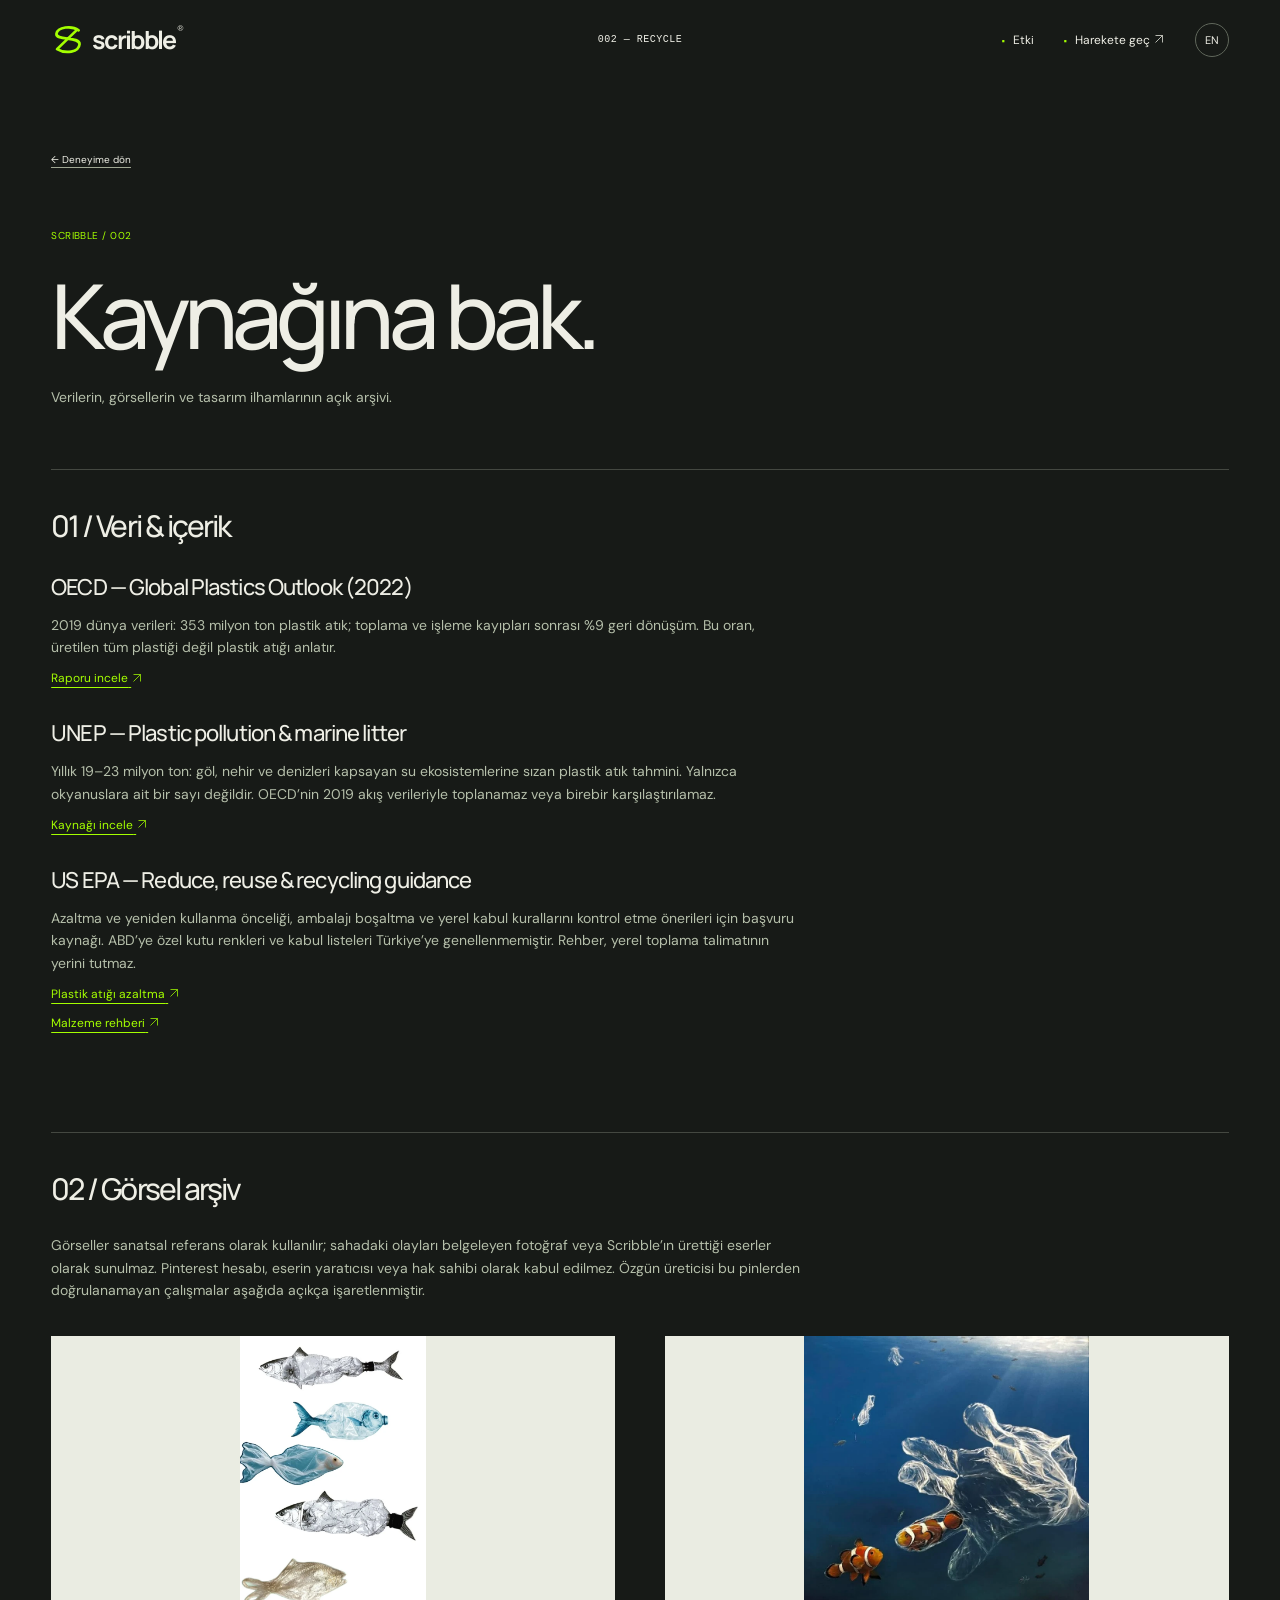
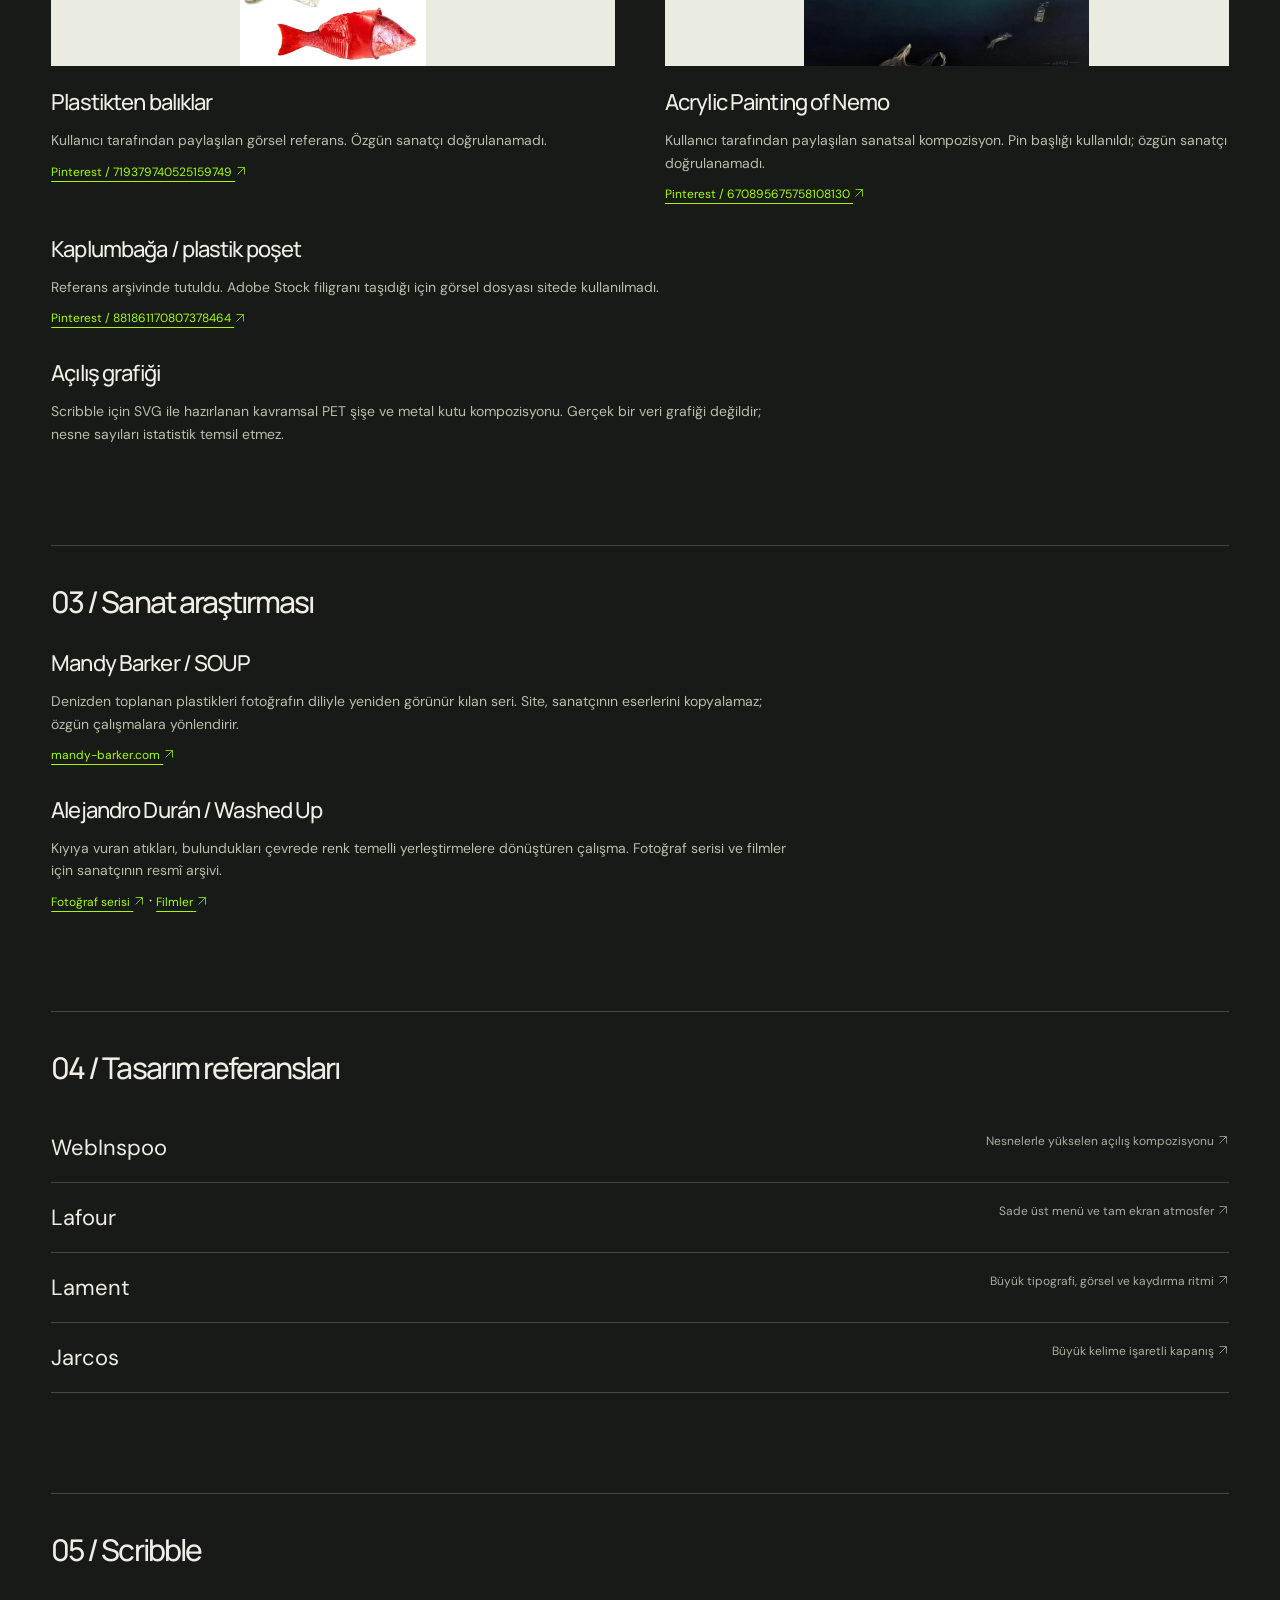
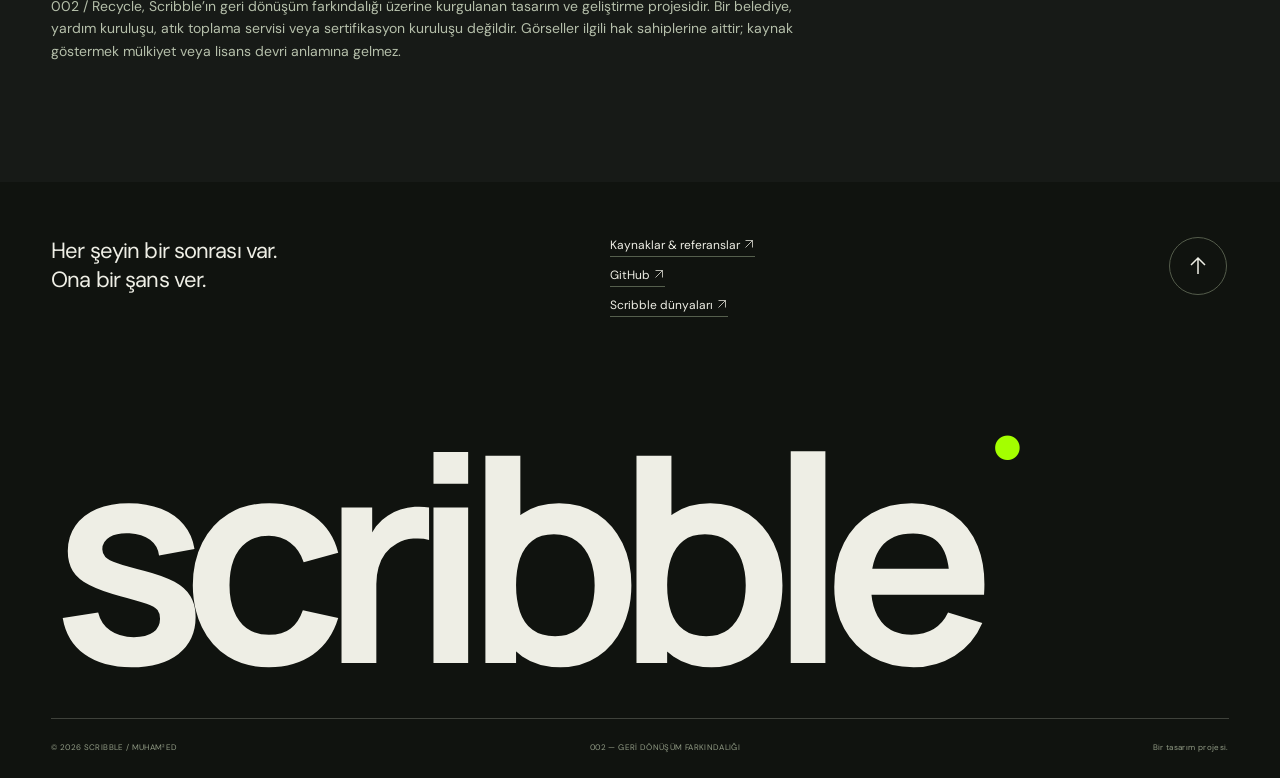
==== references.html @ 3d68e5a5 "Build Scribble 002 recycling experience with bilingual stories and sourced data" ====
<!doctype html><html lang="tr"><head><meta charset="utf-8"><meta name="viewport" content="width=device-width,initial-scale=1"><meta name="theme-color" content="#171a17"><meta name="description" content="Bir sonraki hayatı var. Scribble / 002: atığı, tüketimi ve geri dönüşümü yeniden düşünmeye davet eden dijital bir farkındalık deneyimi."><meta property="og:title" content="Scribble / 002 — Recycle"><meta property="og:description" content="Döngü burada başlar."><meta property="og:type" content="website"><meta property="og:image" content="https://scribble-worlds.github.io/scribble-recycle/share.png"><meta name="twitter:card" content="summary_large_image"><title>Kaynaklar — Scribble / 002</title><link rel="icon" href="favicon.svg" type="image/svg+xml"><link rel="stylesheet" href="style.css"><script src="app.js" defer></script></head><body><div id="top"></div><a class="skip" href="#main">İçeriğe geç / Skip to content</a><header class="nav"><a href="index.html" class="brand" aria-label="Scribble Recycle ana sayfa"><svg viewBox="0 0 112 112" aria-hidden="true"><path d="M91 24C68 7 22 13 18 35C14 59 96 43 94 70C92 96 48 103 20 86L82 26" fill="none" stroke="currentColor" stroke-width="9" stroke-linecap="round" stroke-linejoin="round"/></svg><span>scribble<sup>®</sup></span></a><span class="nav-project">002 — RECYCLE</span><nav aria-label="Ana menü"><a href="index.html#impact"><span class="" data-tr="Etki" data-en="Impact">Etki</span></a><a href="index.html#guide"><span class="" data-tr="Harekete geç" data-en="Take action">Harekete geç</span> <svg class="arrow-icon" viewBox="0 0 24 24" aria-hidden="true"><path d="M5 19 19 5M5 5h14v14"/></svg></a><button class="lang" aria-label="Switch to English">EN</button></nav></header><main class="references" id="main"><a class="source" href="index.html">← <span class="" data-tr="Deneyime dön" data-en="Back to the experience">Deneyime dön</span></a><span class="eyebrow">SCRIBBLE / 002</span><h1><span class="" data-tr="Kaynağına bak." data-en="Trace it back.">Kaynağına bak.</span></h1><p class="ref-lead"><span class="" data-tr="Verilerin, görsellerin ve tasarım ilhamlarının açık arşivi." data-en="An open archive of data, imagery and design inspiration.">Verilerin, görsellerin ve tasarım ilhamlarının açık arşivi.</span></p><section id="data"><h2>01 / <span class="" data-tr="Veri & içerik" data-en="Data & content">Veri & içerik</span></h2><article><h3>OECD — Global Plastics Outlook (2022)</h3><p><span class="" data-tr="2019 dünya verileri: 353 milyon ton plastik atık; toplama ve işleme kayıpları sonrası %9 geri dönüşüm. Bu oran, üretilen tüm plastiği değil plastik atığı anlatır." data-en="Global 2019 data: 353 million tonnes of plastic waste; 9% recycled after collection and processing losses. This share refers to plastic waste, not all plastic production.">2019 dünya verileri: 353 milyon ton plastik atık; toplama ve işleme kayıpları sonrası %9 geri dönüşüm. Bu oran, üretilen tüm plastiği değil plastik atığı anlatır.</span></p><a href="https://www.oecd.org/en/publications/2022/02/global-plastics-outlook_a653d1c9.html" target="_blank" rel="noopener"><span class="" data-tr="Raporu incele" data-en="Read the report">Raporu incele</span> <svg class="arrow-icon" viewBox="0 0 24 24" aria-hidden="true"><path d="M5 19 19 5M5 5h14v14"/></svg></a></article><article><h3>UNEP — Plastic pollution & marine litter</h3><p><span class="" data-tr="Yıllık 19–23 milyon ton: göl, nehir ve denizleri kapsayan su ekosistemlerine sızan plastik atık tahmini. Yalnızca okyanuslara ait bir sayı değildir. OECD’nin 2019 akış verileriyle toplanamaz veya birebir karşılaştırılamaz." data-en="An estimated 19–23 million tonnes of plastic waste leaks into aquatic ecosystems annually, including lakes, rivers and seas. It is not an oceans-only figure. It cannot be added to or directly compared with the OECD 2019 waste-flow data.">Yıllık 19–23 milyon ton: göl, nehir ve denizleri kapsayan su ekosistemlerine sızan plastik atık tahmini. Yalnızca okyanuslara ait bir sayı değildir. OECD’nin 2019 akış verileriyle toplanamaz veya birebir karşılaştırılamaz.</span></p><a href="https://www.unep.org/en/what-we-do/ocean-seas-and-coasts/ecosystem-degradation-pollution/plastic-pollution-marine-litter" target="_blank" rel="noopener"><span class="" data-tr="Kaynağı incele" data-en="Read the source">Kaynağı incele</span> <svg class="arrow-icon" viewBox="0 0 24 24" aria-hidden="true"><path d="M5 19 19 5M5 5h14v14"/></svg></a></article><article><h3>US EPA — Reduce, reuse & recycling guidance</h3><p><span class="" data-tr="Azaltma ve yeniden kullanma önceliği, ambalajı boşaltma ve yerel kabul kurallarını kontrol etme önerileri için başvuru kaynağı. ABD’ye özel kutu renkleri ve kabul listeleri Türkiye’ye genellenmemiştir. Rehber, yerel toplama talimatının yerini tutmaz." data-en="Reference for reducing, reusing, emptying packaging and checking local acceptance. US-specific bin colours and acceptance lists have not been applied to Türkiye. This guide does not replace local collection instructions.">Azaltma ve yeniden kullanma önceliği, ambalajı boşaltma ve yerel kabul kurallarını kontrol etme önerileri için başvuru kaynağı. ABD’ye özel kutu renkleri ve kabul listeleri Türkiye’ye genellenmemiştir. Rehber, yerel toplama talimatının yerini tutmaz.</span></p><a href="https://www.epa.gov/plastics/what-you-can-do-reduce-plastic-waste" target="_blank" rel="noopener"><span class="" data-tr="Plastik atığı azaltma" data-en="Reducing plastic waste">Plastik atığı azaltma</span> <svg class="arrow-icon" viewBox="0 0 24 24" aria-hidden="true"><path d="M5 19 19 5M5 5h14v14"/></svg></a><br><a href="https://www.epa.gov/recycle/how-do-i-recycle-common-recyclables" target="_blank" rel="noopener"><span class="" data-tr="Malzeme rehberi" data-en="Material guidance">Malzeme rehberi</span> <svg class="arrow-icon" viewBox="0 0 24 24" aria-hidden="true"><path d="M5 19 19 5M5 5h14v14"/></svg></a></article></section><section><h2>02 / <span class="" data-tr="Görsel arşiv" data-en="Visual archive">Görsel arşiv</span></h2><p><span class="" data-tr="Görseller sanatsal referans olarak kullanılır; sahadaki olayları belgeleyen fotoğraf veya Scribble’ın ürettiği eserler olarak sunulmaz. Pinterest hesabı, eserin yaratıcısı veya hak sahibi olarak kabul edilmez. Özgün üreticisi bu pinlerden doğrulanamayan çalışmalar aşağıda açıkça işaretlenmiştir." data-en="Images are presented as artistic references, not documentary photographs or works made by Scribble. A Pinterest account is not assumed to be the creator or rights holder. Works whose original creators could not be verified from these pins are marked below.">Görseller sanatsal referans olarak kullanılır; sahadaki olayları belgeleyen fotoğraf veya Scribble’ın ürettiği eserler olarak sunulmaz. Pinterest hesabı, eserin yaratıcısı veya hak sahibi olarak kabul edilmez. Özgün üreticisi bu pinlerden doğrulanamayan çalışmalar aşağıda açıkça işaretlenmiştir.</span></p><div class="reference-images"><article><img src="fish.webp" width="675" height="1200" loading="lazy" alt="Plastikten balıklar görsel referansı"><h3><span class="" data-tr="Plastikten balıklar" data-en="Plastic fish">Plastikten balıklar</span></h3><p><span class="" data-tr="Kullanıcı tarafından paylaşılan görsel referans. Özgün sanatçı doğrulanamadı." data-en="User-supplied visual reference. Original artist unverified.">Kullanıcı tarafından paylaşılan görsel referans. Özgün sanatçı doğrulanamadı.</span></p><a href="https://www.pinterest.com/pin/719379740525159749/" target="_blank" rel="noopener">Pinterest / 719379740525159749 <svg class="arrow-icon" viewBox="0 0 24 24" aria-hidden="true"><path d="M5 19 19 5M5 5h14v14"/></svg></a></article><article><img src="nemo.webp" width="736" height="852" loading="lazy" alt="Acrylic Painting of Nemo görsel referansı"><h3>Acrylic Painting of Nemo</h3><p><span class="" data-tr="Kullanıcı tarafından paylaşılan sanatsal kompozisyon. Pin başlığı kullanıldı; özgün sanatçı doğrulanamadı." data-en="User-supplied artistic composition. Pin title retained; original artist unverified.">Kullanıcı tarafından paylaşılan sanatsal kompozisyon. Pin başlığı kullanıldı; özgün sanatçı doğrulanamadı.</span></p><a href="https://www.pinterest.com/pin/670895675758108130/" target="_blank" rel="noopener">Pinterest / 670895675758108130 <svg class="arrow-icon" viewBox="0 0 24 24" aria-hidden="true"><path d="M5 19 19 5M5 5h14v14"/></svg></a></article></div><article><h3><span class="" data-tr="Kaplumbağa / plastik poşet" data-en="Turtle / plastic bag">Kaplumbağa / plastik poşet</span></h3><p><span class="" data-tr="Referans arşivinde tutuldu. Adobe Stock filigranı taşıdığı için görsel dosyası sitede kullanılmadı." data-en="Retained as a reference. The image file is not used because it carries an Adobe Stock watermark.">Referans arşivinde tutuldu. Adobe Stock filigranı taşıdığı için görsel dosyası sitede kullanılmadı.</span></p><a href="https://www.pinterest.com/pin/881861170807378464/" target="_blank" rel="noopener">Pinterest / 881861170807378464 <svg class="arrow-icon" viewBox="0 0 24 24" aria-hidden="true"><path d="M5 19 19 5M5 5h14v14"/></svg></a></article><article><h3><span class="" data-tr="Açılış grafiği" data-en="Opening graphic">Açılış grafiği</span></h3><p><span class="" data-tr="Scribble için SVG ile hazırlanan kavramsal PET şişe ve metal kutu kompozisyonu. Gerçek bir veri grafiği değildir; nesne sayıları istatistik temsil etmez." data-en="A conceptual SVG composition of PET bottles and metal cans created for Scribble. It is not a data chart; object counts do not represent statistics.">Scribble için SVG ile hazırlanan kavramsal PET şişe ve metal kutu kompozisyonu. Gerçek bir veri grafiği değildir; nesne sayıları istatistik temsil etmez.</span></p></article></section><section><h2>03 / <span class="" data-tr="Sanat araştırması" data-en="Art research">Sanat araştırması</span></h2><article><h3>Mandy Barker / SOUP</h3><p><span class="" data-tr="Denizden toplanan plastikleri fotoğrafın diliyle yeniden görünür kılan seri. Site, sanatçının eserlerini kopyalamaz; özgün çalışmalara yönlendirir." data-en="A series making recovered marine plastic visible through photography. This site links to the original works rather than reproducing the artist’s images.">Denizden toplanan plastikleri fotoğrafın diliyle yeniden görünür kılan seri. Site, sanatçının eserlerini kopyalamaz; özgün çalışmalara yönlendirir.</span></p><a href="https://www.mandy-barker.com/soup-2" target="_blank" rel="noopener">mandy-barker.com <svg class="arrow-icon" viewBox="0 0 24 24" aria-hidden="true"><path d="M5 19 19 5M5 5h14v14"/></svg></a></article><article><h3>Alejandro Durán / Washed Up</h3><p><span class="" data-tr="Kıyıya vuran atıkları, bulundukları çevrede renk temelli yerleştirmelere dönüştüren çalışma. Fotoğraf serisi ve filmler için sanatçının resmî arşivi." data-en="A project transforming washed-up debris into colour-based, site-specific installations. Visit the artist’s official archive for the photo series and films.">Kıyıya vuran atıkları, bulundukları çevrede renk temelli yerleştirmelere dönüştüren çalışma. Fotoğraf serisi ve filmler için sanatçının resmî arşivi.</span></p><a href="https://alejandroduran.com/photoseries" target="_blank" rel="noopener"><span class="" data-tr="Fotoğraf serisi" data-en="Photo series">Fotoğraf serisi</span> <svg class="arrow-icon" viewBox="0 0 24 24" aria-hidden="true"><path d="M5 19 19 5M5 5h14v14"/></svg></a> · <a href="https://alejandroduran.com/films" target="_blank" rel="noopener"><span class="" data-tr="Filmler" data-en="Films">Filmler</span> <svg class="arrow-icon" viewBox="0 0 24 24" aria-hidden="true"><path d="M5 19 19 5M5 5h14v14"/></svg></a></article></section><section><h2>04 / <span class="" data-tr="Tasarım referansları" data-en="Design references">Tasarım referansları</span></h2><div class="ref-links"><a href="https://webinspoo.com/?ref=darkmodedesign" target="_blank" rel="noopener">WebInspoo <span><span class="" data-tr="Nesnelerle yükselen açılış kompozisyonu" data-en="Rising object composition">Nesnelerle yükselen açılış kompozisyonu</span> <svg class="arrow-icon" viewBox="0 0 24 24" aria-hidden="true"><path d="M5 19 19 5M5 5h14v14"/></svg></span></a><a href="https://lafour.com" target="_blank" rel="noopener">Lafour <span><span class="" data-tr="Sade üst menü ve tam ekran atmosfer" data-en="Minimal navigation & full-screen atmosphere">Sade üst menü ve tam ekran atmosfer</span> <svg class="arrow-icon" viewBox="0 0 24 24" aria-hidden="true"><path d="M5 19 19 5M5 5h14v14"/></svg></span></a><a href="https://lament.tv" target="_blank" rel="noopener">Lament <span><span class="" data-tr="Büyük tipografi, görsel ve kaydırma ritmi" data-en="Large type, imagery & scroll rhythm">Büyük tipografi, görsel ve kaydırma ritmi</span> <svg class="arrow-icon" viewBox="0 0 24 24" aria-hidden="true"><path d="M5 19 19 5M5 5h14v14"/></svg></span></a><a href="https://jarcos.work" target="_blank" rel="noopener">Jarcos <span><span class="" data-tr="Büyük kelime işaretli kapanış" data-en="Oversized wordmark closing">Büyük kelime işaretli kapanış</span> <svg class="arrow-icon" viewBox="0 0 24 24" aria-hidden="true"><path d="M5 19 19 5M5 5h14v14"/></svg></span></a></div></section><section><h2>05 / Scribble</h2><p><span class="" data-tr="002 / Recycle, Scribble’ın geri dönüşüm farkındalığı üzerine kurgulanan tasarım ve geliştirme projesidir. Bir belediye, yardım kuruluşu, atık toplama servisi veya sertifikasyon kuruluşu değildir. Görseller ilgili hak sahiplerine aittir; kaynak göstermek mülkiyet veya lisans devri anlamına gelmez." data-en="002 / Recycle is a Scribble design and development concept about recycling awareness. It is not a municipality, charity, waste collection service or certification body. Images belong to their respective rights holders; attribution does not transfer ownership or a licence.">002 / Recycle, Scribble’ın geri dönüşüm farkındalığı üzerine kurgulanan tasarım ve geliştirme projesidir. Bir belediye, yardım kuruluşu, atık toplama servisi veya sertifikasyon kuruluşu değildir. Görseller ilgili hak sahiplerine aittir; kaynak göstermek mülkiyet veya lisans devri anlamına gelmez.</span></p></section></main><footer id="footer"><div class="foot-top"><p><span class="" data-tr="Her şeyin bir sonrası var." data-en="Everything has an afterlife.">Her şeyin bir sonrası var.</span><br><span class="" data-tr="Ona bir şans ver." data-en="Give it a chance.">Ona bir şans ver.</span></p><div><a href="references.html"><span class="" data-tr="Kaynaklar & referanslar" data-en="Sources & references">Kaynaklar & referanslar</span> <svg class="arrow-icon" viewBox="0 0 24 24" aria-hidden="true"><path d="M5 19 19 5M5 5h14v14"/></svg></a><a href="https://github.com/scribble-worlds/scribble-recycle" target="_blank" rel="noopener">GitHub <svg class="arrow-icon" viewBox="0 0 24 24" aria-hidden="true"><path d="M5 19 19 5M5 5h14v14"/></svg></a><a href="https://github.com/scribble-worlds" target="_blank" rel="noopener"><span class="" data-tr="Scribble dünyaları" data-en="Scribble worlds">Scribble dünyaları</span> <svg class="arrow-icon" viewBox="0 0 24 24" aria-hidden="true"><path d="M5 19 19 5M5 5h14v14"/></svg></a></div><a class="backtop" href="#top" aria-label="Başa dön / Back to top"><svg class="arrow-icon" viewBox="0 0 24 24" aria-hidden="true"><path d="M12 20V4M5 11l7-7 7 7"/></svg></a></div><a class="foot-word" href="index.html" aria-label="Scribble ana sayfa">scribble<sup>•</sup></a><div class="foot-base"><span>© 2026 SCRIBBLE / MUHAM²ED</span><span class="" data-tr="002 — GERİ DÖNÜŞÜM FARKINDALIĞI" data-en="002 — RECYCLING AWARENESS">002 — GERİ DÖNÜŞÜM FARKINDALIĞI</span><span><span class="" data-tr="Bir tasarım projesi." data-en="A design concept.">Bir tasarım projesi.</span></span></div></footer></body></html>
---- style.css ----
@font-face{font-family:'DM Sans';font-style:normal;font-weight:400;font-display:swap;src:url('dm-sans-400.ttf') format('truetype')}
@font-face{font-family:'DM Sans';font-style:normal;font-weight:500;font-display:swap;src:url('dm-sans-500.ttf') format('truetype')}
@font-face{font-family:'DM Sans';font-style:normal;font-weight:700;font-display:swap;src:url('dm-sans-700.ttf') format('truetype')}
@font-face{font-family:'Manrope';font-style:normal;font-weight:400;font-display:swap;src:url('manrope-400.ttf') format('truetype')}
@font-face{font-family:'Manrope';font-style:normal;font-weight:500;font-display:swap;src:url('manrope-500.ttf') format('truetype')}
@font-face{font-family:'Manrope';font-style:normal;font-weight:700;font-display:swap;src:url('manrope-700.ttf') format('truetype')}
:root{--ink:#171a17;--paper:#eeeee5;--acid:#a4ff00;--line:rgba(237,240,223,.21);--muted:#a7afa0;--gutter:clamp(22px,4vw,68px)}*{box-sizing:border-box}html{scroll-behavior:smooth;scroll-padding-top:85px}body{margin:0;background:var(--ink);color:var(--paper);font-family:'DM Sans',Arial,sans-serif;-webkit-font-smoothing:antialiased}button,a{-webkit-tap-highlight-color:transparent}a{color:inherit;text-decoration:none}button{font:inherit;color:inherit;cursor:pointer}button:focus-visible,a:focus-visible,[tabindex]:focus-visible{outline:2px solid var(--acid);outline-offset:6px}.light :focus-visible{outline-color:#38572a}button{border:0}::selection{background:var(--acid);color:var(--ink)}img{max-width:100%;display:block}h1,h2,h3,p,figure{margin:0}h1,h2,h3{font-family:'Manrope',Arial,sans-serif;font-weight:500;letter-spacing:-.065em;line-height:1.04}p{line-height:1.6}em{font-family:Georgia,serif;font-weight:400;letter-spacing:-.055em}small{font-size:12px}.skip{position:fixed;z-index:100;top:-100px;left:20px;background:var(--acid);color:var(--ink);padding:14px}.skip:focus{top:10px}.nav{position:absolute;top:0;left:0;right:0;z-index:20;display:grid;grid-template-columns:1fr 1fr 1fr;align-items:center;gap:20px;padding:22px var(--gutter);font-size:12px}.brand{display:inline-flex;align-items:center;width:max-content;gap:7px;font-family:'Manrope',Arial,sans-serif;font-weight:650;font-size:25px;letter-spacing:-1.7px}.brand svg{width:34px;height:34px;color:var(--acid)}.brand sup{font:8px Arial;letter-spacing:0;position:relative;top:-9px;margin-left:2px}.nav-project{font-size:10px;font-family:monospace;letter-spacing:.05em;text-align:center}.nav nav{display:flex;justify-content:flex-end;align-items:center;gap:30px}.nav nav a{white-space:nowrap}.nav nav a:before{content:'▪';font-size:9px;display:inline-block;margin-right:8px;color:var(--acid)}.nav nav a:hover{color:var(--acid)}.lang{border:1px solid #60675b;background:none;font-size:11px;border-radius:50%;width:34px;height:34px}.hero{position:relative;min-height:850px;height:100svh;max-height:1200px;overflow:hidden;background:radial-gradient(ellipse at 85% 55%,#35403350,transparent 55%),#171a17}.hero-intro{position:relative;z-index:3;padding:180px 0 0 var(--gutter);pointer-events:none}.eyebrow,.section-meta,.scene-note,.source,.legend,.image-credit,.image-tag,.local-note,.foot-base{font:10px/1.5 'DM Sans',Arial,sans-serif;letter-spacing:.045em}.eyebrow{font-size:10px}.hero-intro .eyebrow{color:var(--acid);display:block;margin-bottom:30px}.hero h1{font-size:clamp(74px,7.2vw,122px);letter-spacing:-.075em;line-height:.97;max-width:750px}.hero-intro p{font-size:14px;margin:26px 0;color:#bac0b1}.cycle-button{pointer-events:auto;background:var(--acid);color:var(--ink);padding:13px 18px;border-radius:2px;font-size:12px;display:flex;gap:45px;align-items:center}.cycle-button>span:last-child{font-size:23px;line-height:1}.cycle-button:hover{background:var(--paper)}.hero-art{position:absolute;inset:110px -3% 70px 0;pointer-events:none}#waste-scene{width:100%;height:100%;overflow:visible}.waste-object{transition:transform 1.7s cubic-bezier(.65,0,.15,1);transform-box:view-box}.waste-float{animation:float 6s ease-in-out infinite;animation-delay:var(--delay)}@keyframes float{50%{transform:translateY(-6px) rotate(2deg)}}.scene-note{position:absolute;right:var(--gutter);bottom:115px;color:#899580;font-size:8px;z-index:3}.hero-bottom{position:absolute;bottom:0;left:var(--gutter);right:var(--gutter);height:88px;display:grid;grid-template-columns:repeat(3,1fr) 48px;border-top:1px solid var(--line);z-index:4;backdrop-filter:blur(8px)}.hero-bottom a{display:flex;align-items:center;gap:18px;font-size:12px;padding-right:30px}.hero-bottom a span{font:9px monospace;color:var(--acid)}.hero-bottom a b{margin-left:auto;font-size:20px;font-weight:400}.hero-bottom a:hover{color:var(--acid)}#motion{background:none;border-left:1px solid var(--line);font-size:16px}.paused .waste-float{animation-play-state:paused}.light{background:var(--paper);color:var(--ink)}.section-meta{display:flex;justify-content:space-between;gap:20px;text-transform:uppercase;padding-bottom:26px;border-bottom:1px solid currentColor;border-color:#9da2935c}.section-meta span:first-child{display:flex;gap:6px}.display{font-size:clamp(48px,6.5vw,106px);letter-spacing:-.065em;line-height:1.04}.muted{color:#858d7b}.impact{padding:50px var(--gutter) 115px}.impact h2{margin-top:75px}.impact-grid{display:grid;grid-template-columns:1fr 1fr;gap:12%;margin-top:80px}.big-stat{font:500 clamp(100px,11vw,180px)/.95 'Manrope',Arial,sans-serif;letter-spacing:-.09em}.big-stat span{display:block;font-size:28px;letter-spacing:-.04em;margin:16px 0 25px}.impact-grid>div>p{max-width:285px;font-size:15px}.source{display:inline-block;border-bottom:1px solid #a0a793;margin-top:22px;font-size:10px;letter-spacing:0}.stat-head{display:flex;align-items:center;gap:30px;margin-bottom:24px}.stat-head strong{font:500 80px/1 'Manrope',Arial;letter-spacing:-.08em}.stat-head p{font-size:14px;line-height:1.4;max-width:200px}.stat-head small{color:#6a7263;display:block;margin-top:6px}.hundred{display:grid;grid-template-columns:repeat(20,1fr);gap:5px}.hundred i{aspect-ratio:1;background:#d3d6c9}.hundred i.yes{background:#47612e}.legend{display:flex;justify-content:space-between;gap:15px;margin-top:14px;letter-spacing:0;font-size:9px}.legend span{display:flex;align-items:center;gap:6px}.legend i{display:inline-block;width:7px;height:7px;background:#47612e}.impact-grid .stat-note{max-width:430px;font-size:11px;color:#6a7263;margin-top:24px}.ocean{padding:50px var(--gutter) 100px;background:#142728}.ocean-title{font-size:clamp(56px,9.7vw,157px);margin:70px 0 45px;letter-spacing:-.075em}.ocean-image{height:850px;max-height:85svh;min-height:550px;position:relative;overflow:hidden;background:#143844}.ocean-image>img{width:100%;height:100%;object-fit:cover;object-position:center 41%;filter:saturate(.8)}.ocean-image:after{content:'';position:absolute;inset:0;background:linear-gradient(90deg,transparent 35%,#081d2785);pointer-events:none}.ocean-overlay{position:absolute;right:5%;bottom:10%;width:335px;z-index:1}.ocean-overlay .eyebrow{color:#b1d6d1}.ocean-overlay strong{font:500 102px/1.2 'Manrope',Arial;letter-spacing:-.085em;display:block}.tonnes{font-size:25px;letter-spacing:-.05em}.ocean-overlay p{font-size:16px;line-height:1.5;margin-top:20px;max-width:260px}.ocean-overlay a{display:inline-block;font-size:11px;border-bottom:1px solid #a1c4c0;padding-bottom:5px;margin-top:25px}.image-tag{position:absolute;z-index:1;left:24px;bottom:22px;font-size:8px;color:#d5e4df;max-width:45%}.image-credit{display:flex;justify-content:space-between;font-size:9px;color:#a0bbb2;padding-top:14px;letter-spacing:0}.ocean-text{display:grid;grid-template-columns:40px 1fr 1fr;gap:5%;align-items:start;margin-top:85px}.cross{font-size:50px;line-height:1}.ocean-text>p:not(.body-copy){font:500 clamp(22px,2.7vw,40px)/1.2 'Manrope';letter-spacing:-.05em}.ocean-text>p>span{color:#92aca1}.ocean-text .body-copy{font-size:14px;color:#b1c0b6;max-width:430px}.art{padding:50px var(--gutter) 100px}.art-grid{display:grid;grid-template-columns:1fr 1fr;gap:12%;margin-top:70px;align-items:center}.art figure{max-width:500px;background:white}.art figure img{width:100%;height:650px;object-fit:contain;padding:30px}.art figcaption{display:flex;justify-content:space-between;padding:14px 18px;border-top:1px solid #ddd;font-size:10px}.art-copy h2{font-size:clamp(45px,5.4vw,85px)}.art-copy>p{font-size:16px;margin-top:35px;max-width:370px}.artist-links{margin-top:60px}.artist-links>.eyebrow{display:block;margin-bottom:12px}.artist-links>a{display:flex;justify-content:space-between;gap:20px;border-top:1px solid #a3ac985c;padding:20px 0;font-size:20px;letter-spacing:-.04em}.artist-links small{display:block;max-width:290px;font-size:11px;color:#6a7263;letter-spacing:0;margin-top:8px}.guide{padding:50px var(--gutter) 100px}.guide-head{display:grid;grid-template-columns:1.5fr 1fr;gap:10%;margin:75px 0 65px;align-items:end}.guide-head p{font-size:15px;max-width:330px;color:#b0b8a8}.guide-head h2{font-size:clamp(48px,5.6vw,89px)}.guide-head em{color:#b4c69b}.guide-box{display:grid;grid-template-columns:1fr 1.2fr;border-top:1px solid var(--line);border-bottom:1px solid var(--line);gap:70px}.material-list{display:flex;flex-direction:column}.material-list button{border-bottom:1px solid var(--line);background:none;text-align:left;display:flex;align-items:center;padding:28px 0;gap:25px;font-size:11px;color:#9da590}.material-list button:last-child{border:0}.material-list button span{font-family:'Manrope',Arial;font-size:32px;letter-spacing:-.045em;margin-right:auto}.material-list button[aria-selected=true]{color:var(--acid)}.material-panel{padding:42px 25px 42px 0;display:grid;grid-template-columns:100px 1fr;gap:30px;align-items:center;min-height:345px}.material-panel>span{font-size:92px;color:var(--acid);font-family:Arial,sans-serif}.material-panel h3{font-size:31px;margin:17px 0}.material-panel p{font-size:14px;color:#b9c2af;max-width:360px}.material-panel .material-tip{font-size:11px;padding-top:17px;margin-top:20px;border-top:1px solid var(--line);color:#e4e8d9}.local-note{font-size:11px;max-width:800px;margin-top:20px;color:#9da791;letter-spacing:0}.local-note a{text-decoration:underline;text-underline-offset:4px}.action-list{display:grid;grid-template-columns:repeat(3,1fr);gap:7%;margin-top:100px}.action-list>div>span{font:11px monospace;color:var(--acid)}.action-list h3{font-size:35px;margin:22px 0}.action-list p{font-size:13px;max-width:280px;color:#aab49d}.closing{background:var(--acid);color:var(--ink);padding:65px var(--gutter) 75px;position:relative;overflow:hidden}.closing h2{font-size:clamp(70px,10vw,160px);margin:55px 0 35px;position:relative;line-height:.97}.closing h2>span:last-child{position:absolute;right:0;top:0;font-size:1.8em;font-family:Arial;font-weight:400;transform:rotate(-25deg);line-height:.85}.closing>a{font-size:12px;padding:10px 0;border-bottom:1px solid currentColor;display:inline-block}.closing :focus-visible{outline-color:var(--ink)}footer{padding:55px var(--gutter) 25px;background:#10130f;overflow:hidden}.foot-top{display:grid;grid-template-columns:1fr 1fr 60px;gap:30px;align-items:start}.foot-top p{font-size:22px;line-height:1.3;letter-spacing:-.04em}.foot-top>div{display:flex;flex-direction:column;gap:10px;font-size:12px;max-width:230px}.foot-top>div>a{width:max-content;border-bottom:1px solid #555f4d;padding-bottom:3px}.backtop{font:28px Arial;border:1px solid #545c4b;border-radius:50%;height:58px;width:58px;display:grid;place-items:center}.foot-word{font-family:'Manrope',Arial;font-weight:650;font-size:clamp(90px,22.5vw,380px);line-height:1.15;letter-spacing:-.09em;display:block;white-space:nowrap;margin-top:70px}.foot-word sup{font:inherit;font-size:.3em;vertical-align:top;position:relative;top:.07em;color:var(--acid);margin-left:.08em}.foot-base{border-top:1px solid var(--line);padding-top:22px;display:flex;justify-content:space-between;gap:20px;color:#919b85;font-size:8px}.references{padding:130px var(--gutter) 80px;max-width:1300px;margin:auto}.references>.eyebrow{display:block;color:var(--acid);margin-top:60px}.references h1{font-size:clamp(50px,7vw,100px);margin:25px 0}.ref-lead{font-size:20px;color:#aab79c}.references section{border-top:1px solid var(--line);padding:40px 0;margin-top:60px}.references h2{font-size:30px;margin-bottom:30px}.references article{margin-top:35px;max-width:850px}.references h3{font-size:22px;margin-bottom:15px;letter-spacing:-.04em}.references p{font-size:14px;max-width:750px;color:#b5bfaa}.references article a{display:inline-block;color:var(--acid);font-size:12px;margin-top:12px;text-decoration:underline;text-underline-offset:5px;overflow-wrap:anywhere}.reference-images{display:grid;grid-template-columns:1fr 1fr;gap:50px}.reference-images img{height:330px;width:100%;object-fit:contain;background:#eaece2;margin-bottom:25px}.ref-links a{display:flex;justify-content:space-between;gap:30px;padding:20px 0;border-bottom:1px solid var(--line);font-size:22px}.ref-links span{font-size:12px;color:var(--muted)}
@media(min-width:1650px){.hero-art{inset:100px 0 80px 4%}.hero-intro{padding-top:200px}}
@media(max-width:1000px){.nav{grid-template-columns:1fr auto}.nav-project{display:none}.hero-intro{padding-top:160px}.hero h1{font-size:85px}.hero-art{inset:180px -15% 100px -15%}.hero-intro p{max-width:300px}.impact-grid{gap:8%}.hundred{gap:3px}.stat-head{gap:18px}.stat-head strong{font-size:65px}.ocean-text{grid-template-columns:1fr 1fr}.cross{display:none}.art-grid{gap:7%}.art figure img{height:570px;padding:15px}.guide-box{gap:35px}.material-panel{grid-template-columns:60px 1fr;gap:18px}.material-panel>span{font-size:65px}.closing h2>span:last-child{font-size:1.2em}.reference-images{gap:25px}}
@media(max-width:650px){html{scroll-padding-top:24px}.nav{padding:17px 22px;gap:10px}.brand{font-size:23px}.brand svg{width:30px;height:30px}.nav nav{gap:16px;font-size:10px}.nav nav a:first-child{display:none}.lang{height:30px;width:30px;font-size:10px}.hero{height:900px;min-height:900px;max-height:none}.hero-intro{padding:135px 22px 0}.hero-intro .eyebrow{margin-bottom:24px;font-size:9px}.hero h1{font-size:clamp(57px,13.5vw,85px);line-height:1.01}.hero-intro p{font-size:12px;line-height:1.6;margin:23px 0}.cycle-button{padding:11px 13px;font-size:11px;gap:25px}.hero-art{top:370px;bottom:60px;left:-90%;right:-15%}.scene-note{bottom:139px;left:22px;right:auto;font-size:7px}.hero-bottom{height:112px;grid-template-columns:1fr 36px;left:22px;right:22px;padding:12px 0}.hero-bottom a{font-size:11px;grid-column:1;padding-right:15px;gap:14px}.hero-bottom a b{font-size:15px}.hero-bottom a span{font-size:8px}#motion{grid-column:2;grid-row:1/4}.section-meta{font-size:8px;padding-bottom:20px;gap:20px}.section-meta>span:last-child{text-align:right;max-width:130px}.display{font-size:clamp(40px,10vw,64px);line-height:1.08}.impact,.art,.guide{padding:30px 22px 65px}.impact h2{margin-top:45px}.impact-grid{grid-template-columns:1fr;gap:50px;margin-top:50px}.big-stat{font-size:125px}.big-stat span{font-size:26px;margin-top:8px}.impact-grid>div>p{font-size:13px}.stat-head{gap:25px}.stat-head strong{font-size:80px}.stat-head p{font-size:13px}.hundred{gap:4px}.legend{font-size:8px;gap:8px}.impact-grid .stat-note{font-size:10px}.ocean{padding:30px 16px 55px}.ocean .section-meta{margin:0 6px}.ocean-title{font-size:15.4vw;margin:43px 6px 30px}.ocean-image{min-height:660px;height:82svh;max-height:800px}.ocean-image>img{object-position:42% 35%}.ocean-image:after{background:linear-gradient(0deg,#061b29ed,transparent 70%)}.ocean-overlay{left:24px;bottom:60px;right:24px;width:auto}.ocean-overlay strong{font-size:88px}.ocean-overlay .tonnes{font-size:23px}.ocean-overlay p{font-size:14px;max-width:240px;margin-top:12px}.ocean-overlay a{margin-top:18px}.image-tag{left:24px;bottom:20px;max-width:85%;font-size:7px}.image-credit{font-size:8px;margin:0 6px;gap:20px}.ocean-text{grid-template-columns:1fr;gap:28px;margin:50px 6px 0}.ocean-text>p:not(.body-copy){font-size:30px}.ocean-text .body-copy{font-size:13px}.art-grid{grid-template-columns:1fr;margin-top:40px;gap:45px}.art figure{width:100%}.art figure img{height:580px;padding:20px}.art-copy h2{font-size:58px}.art-copy>p{font-size:14px;margin-top:25px}.artist-links{margin-top:40px}.artist-links>a{font-size:21px}.guide-head{grid-template-columns:1fr;gap:25px;margin:45px 0 35px}.guide-head h2{font-size:49px}.guide-head p{font-size:13px}.guide-box{grid-template-columns:1fr;gap:0}.material-list{flex-direction:row;border-bottom:1px solid var(--line);justify-content:space-between;gap:8px}.material-list button{padding:20px 0;display:block;border:0;font-size:0}.material-list button span{font-size:18px;white-space:nowrap}.material-list button[aria-selected=true]{box-shadow:0 1px var(--acid)}.material-panel{padding:35px 0;min-height:340px;grid-template-columns:50px 1fr;gap:25px}.material-panel>span{font-size:58px}.material-panel h3{font-size:29px}.material-panel p{font-size:13px}.material-panel .eyebrow{font-size:9px}.material-panel .material-tip{font-size:11px}.local-note{font-size:10px;line-height:1.6}.action-list{grid-template-columns:1fr;gap:30px;margin-top:55px}.action-list>div{display:grid;grid-template-columns:26px 1fr;gap:14px}.action-list>div>span{padding-top:8px}.action-list h3{font-size:30px;margin:0}.action-list p{grid-column:2;max-width:none;font-size:12px}.closing{padding:40px 22px 50px}.closing h2{font-size:14vw;line-height:1.02;margin:45px 0 30px}.closing h2>span:last-child{display:none}.closing .eyebrow{font-size:8px}footer{padding:35px 22px 22px}.foot-top{grid-template-columns:1fr 40px;gap:26px}.foot-top p{font-size:21px}.foot-top>div{grid-column:1;font-size:11px;gap:12px}.backtop{grid-column:2;grid-row:1;width:40px;height:40px;font-size:24px}.foot-word{font-size:22vw;margin:40px 0 20px;letter-spacing:-.085em}.foot-base{flex-wrap:wrap;gap:12px;font-size:7px;line-height:1.5}.foot-base>span:last-child{width:100%}.references{padding:110px 22px 50px}.references>.eyebrow{margin-top:40px}.references h1{font-size:56px}.ref-lead{font-size:17px}.references section{margin-top:35px;padding:30px 0}.references h2{font-size:26px}.references p{font-size:13px}.references h3{font-size:20px}.reference-images{grid-template-columns:1fr;gap:10px}.reference-images img{height:350px}.ref-links a{font-size:22px;flex-direction:column;gap:10px}.ref-links span{font-size:11px}}
@media(prefers-reduced-motion:reduce){html{scroll-behavior:auto}*,*:before,*:after{animation:none!important;transition:none!important}}.paused{scroll-behavior:auto}

.arrow-icon{width:1em;height:1em;vertical-align:-.1em;display:inline-block;fill:none;stroke:currentColor;stroke-width:1.5;flex-shrink:0}.brand .arrow-icon{width:12px;height:12px}.backtop .arrow-icon{width:24px;height:24px}.progress-line{position:fixed;top:0;left:0;z-index:99;height:2px;width:100%;transform:scaleX(0);transform-origin:left;background:var(--acid);pointer-events:none}.reveal-ready{opacity:0;transform:translateY(30px);transition:opacity .8s ease,transform .8s ease}.reveal-ready.is-visible{opacity:1;transform:translateY(0)}.paused .reveal-ready{transition:none}@media(prefers-reduced-motion:reduce){.reveal-ready{opacity:1;transform:none}}
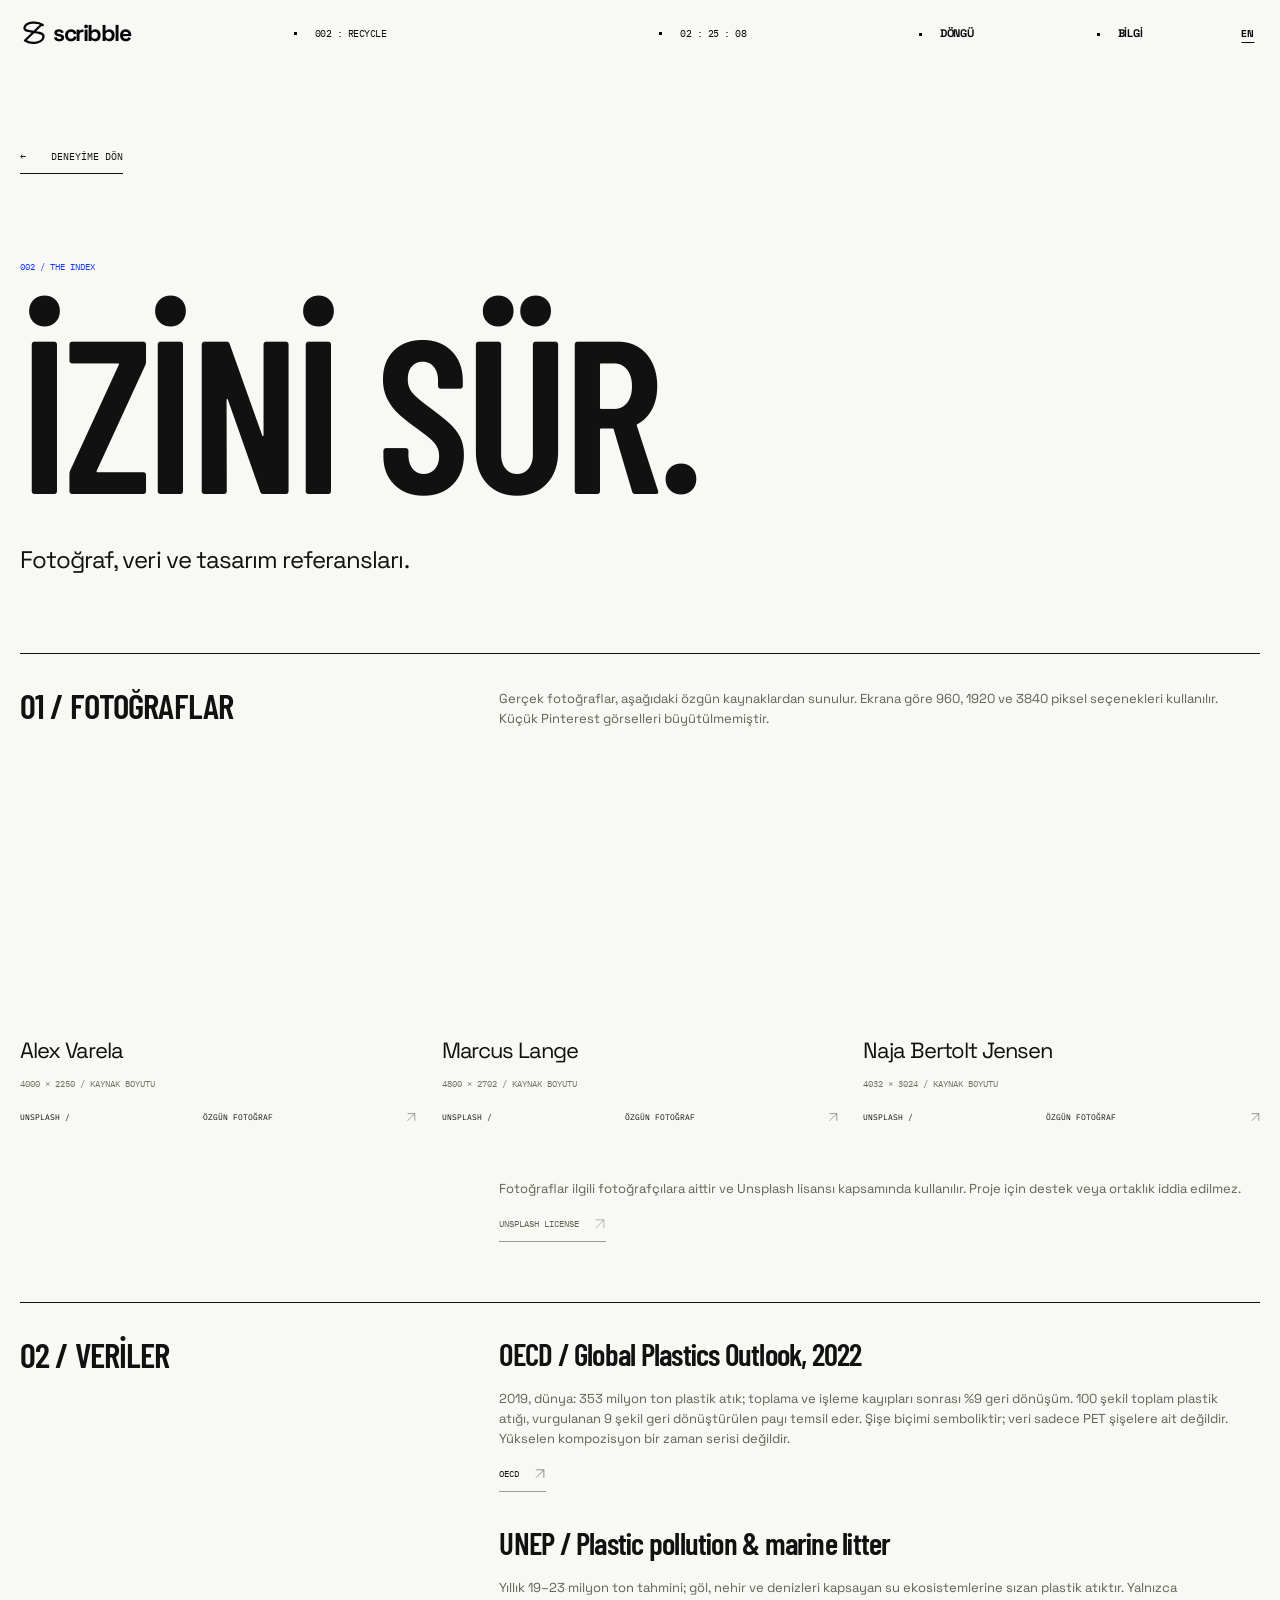
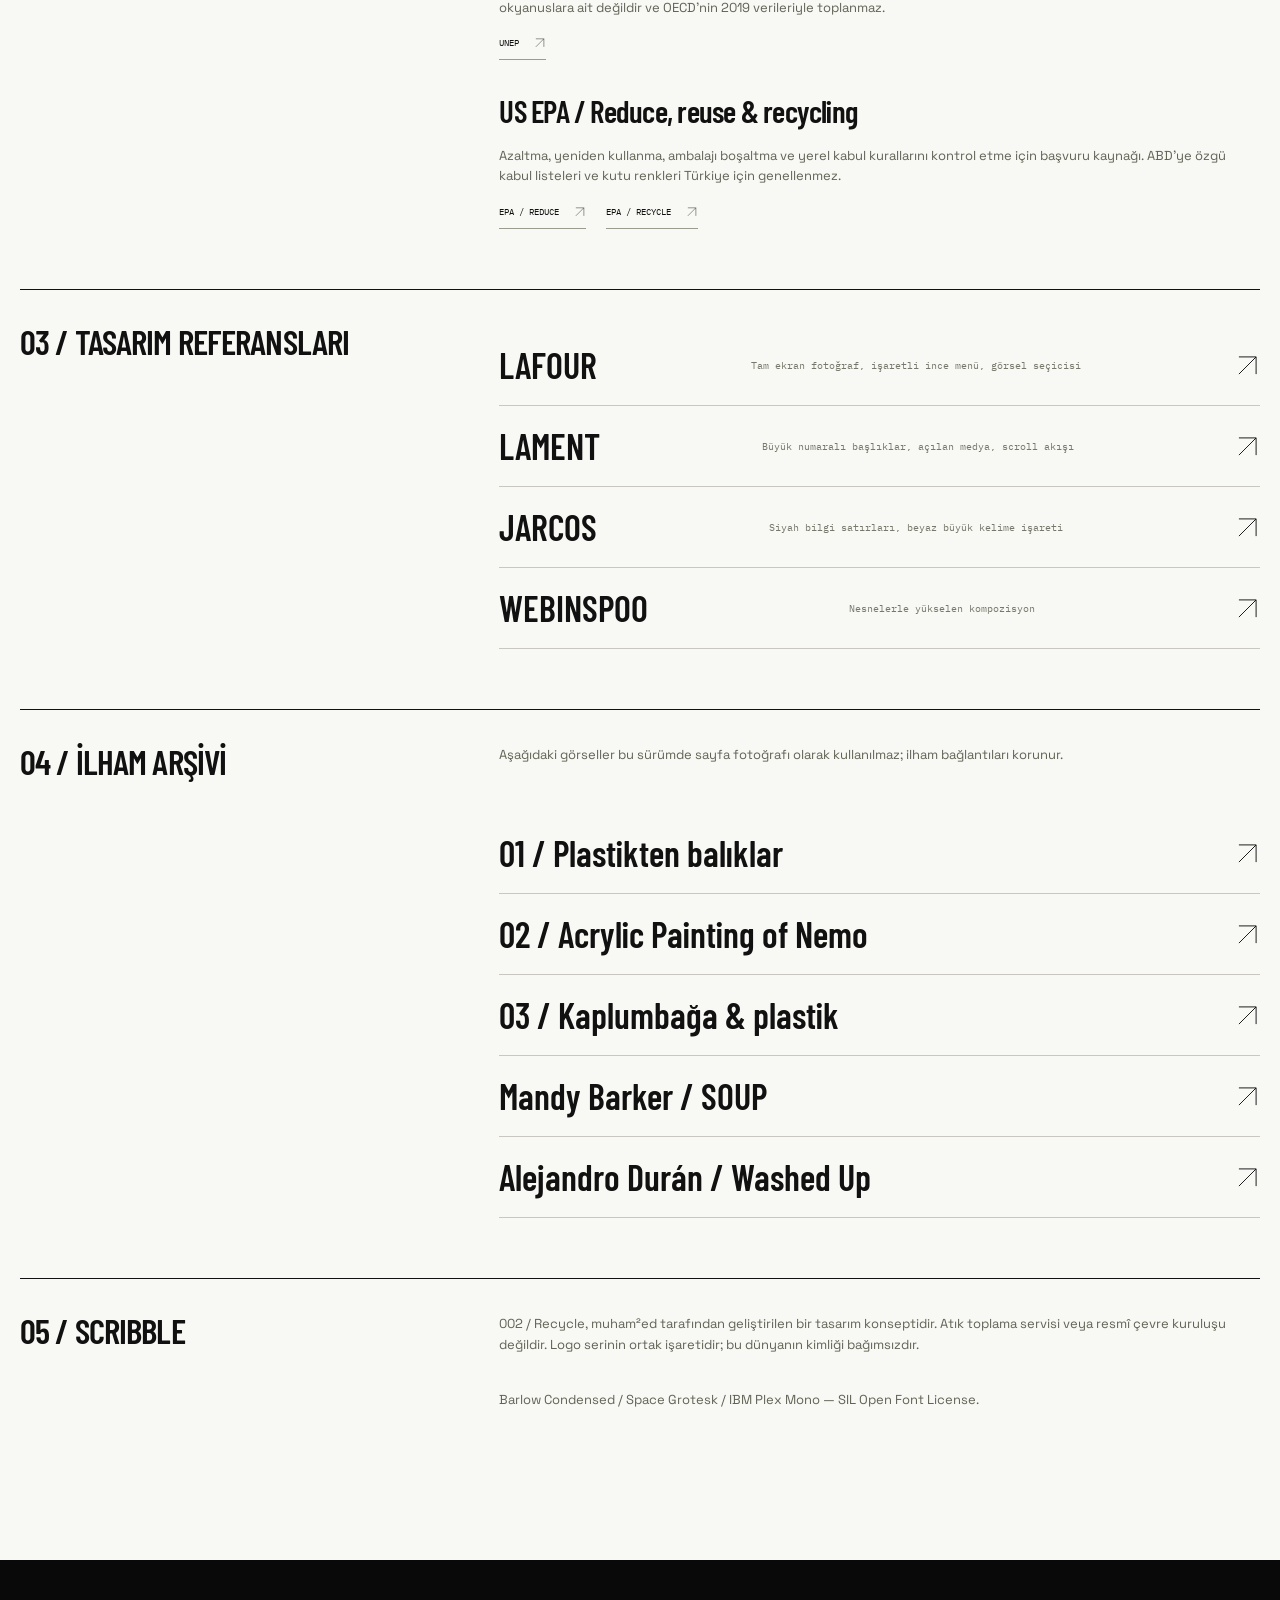
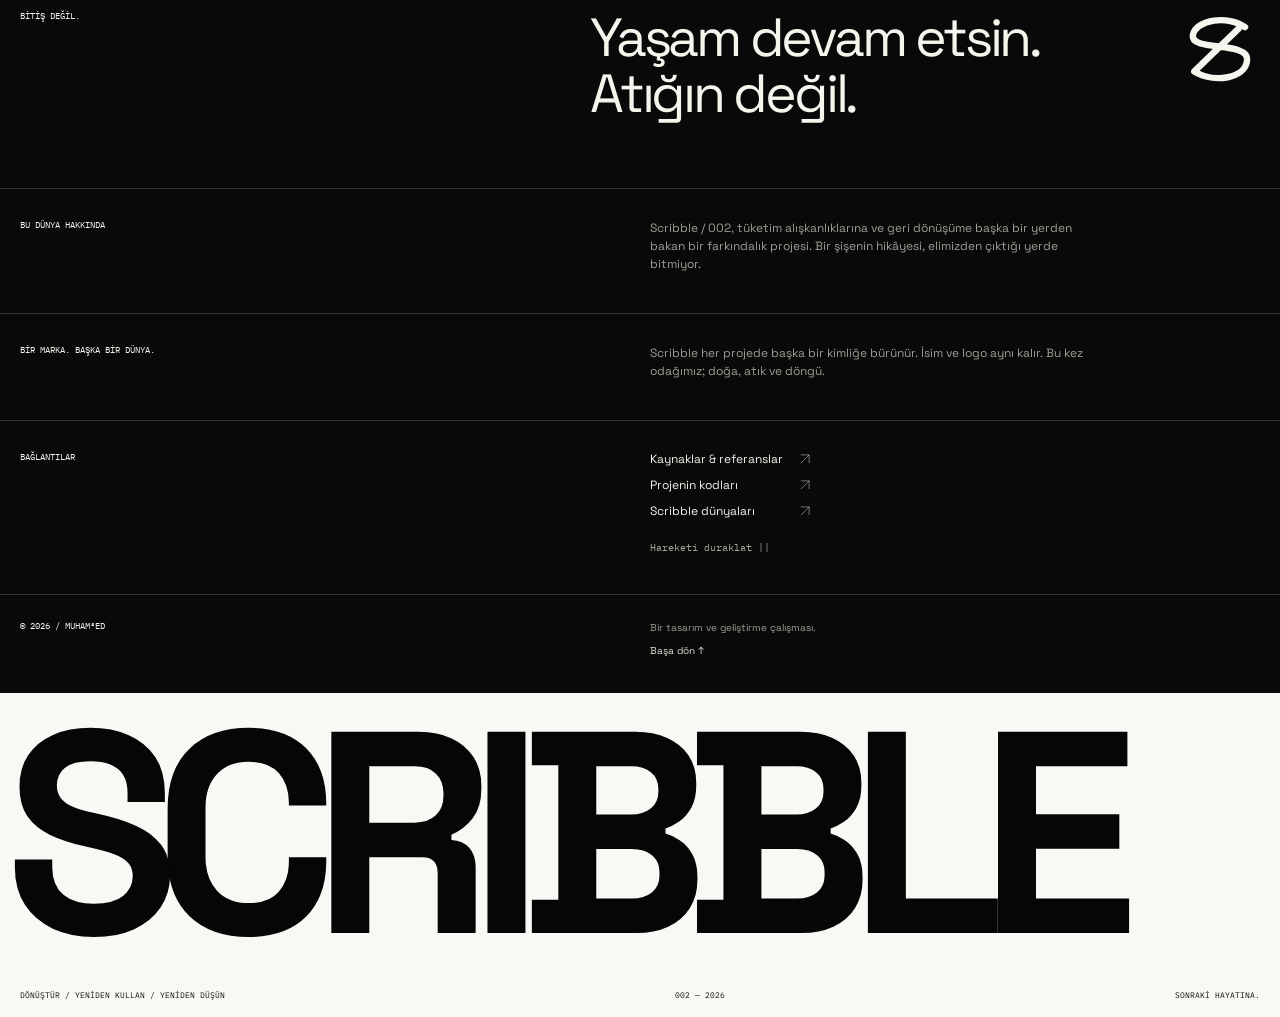
==== commit 179ab04a: "Replace low-resolution art references with credited 4K photography" ====
--- a/references.html
+++ b/references.html
@@ -1 +1 @@
-<!doctype html><html lang="tr"><head><meta charset="utf-8"><meta name="viewport" content="width=device-width,initial-scale=1"><meta name="theme-color" content="#171a17"><meta name="description" content="Bir sonraki hayatı var. Scribble / 002: atığı, tüketimi ve geri dönüşümü yeniden düşünmeye davet eden dijital bir farkındalık deneyimi."><meta property="og:title" content="Scribble / 002 — Recycle"><meta property="og:description" content="Döngü burada başlar."><meta property="og:type" content="website"><meta property="og:image" content="https://scribble-worlds.github.io/scribble-recycle/share.png"><meta name="twitter:card" content="summary_large_image"><title>Kaynaklar — Scribble / 002</title><link rel="icon" href="favicon.svg" type="image/svg+xml"><link rel="stylesheet" href="style.css"><script src="app.js" defer></script></head><body><div id="top"></div><a class="skip" href="#main">İçeriğe geç / Skip to content</a><header class="nav"><a href="index.html" class="brand" aria-label="Scribble Recycle ana sayfa"><svg viewBox="0 0 112 112" aria-hidden="true"><path d="M91 24C68 7 22 13 18 35C14 59 96 43 94 70C92 96 48 103 20 86L82 26" fill="none" stroke="currentColor" stroke-width="9" stroke-linecap="round" stroke-linejoin="round"/></svg><span>scribble<sup>®</sup></span></a><span class="nav-project">002 — RECYCLE</span><nav aria-label="Ana menü"><a href="index.html#impact"><span class="" data-tr="Etki" data-en="Impact">Etki</span></a><a href="index.html#guide"><span class="" data-tr="Harekete geç" data-en="Take action">Harekete geç</span> <svg class="arrow-icon" viewBox="0 0 24 24" aria-hidden="true"><path d="M5 19 19 5M5 5h14v14"/></svg></a><button class="lang" aria-label="Switch to English">EN</button></nav></header><main class="references" id="main"><a class="source" href="index.html">← <span class="" data-tr="Deneyime dön" data-en="Back to the experience">Deneyime dön</span></a><span class="eyebrow">SCRIBBLE / 002</span><h1><span class="" data-tr="Kaynağına bak." data-en="Trace it back.">Kaynağına bak.</span></h1><p class="ref-lead"><span class="" data-tr="Verilerin, görsellerin ve tasarım ilhamlarının açık arşivi." data-en="An open archive of data, imagery and design inspiration.">Verilerin, görsellerin ve tasarım ilhamlarının açık arşivi.</span></p><section id="data"><h2>01 / <span class="" data-tr="Veri & içerik" data-en="Data & content">Veri & içerik</span></h2><article><h3>OECD — Global Plastics Outlook (2022)</h3><p><span class="" data-tr="2019 dünya verileri: 353 milyon ton plastik atık; toplama ve işleme kayıpları sonrası %9 geri dönüşüm. Bu oran, üretilen tüm plastiği değil plastik atığı anlatır." data-en="Global 2019 data: 353 million tonnes of plastic waste; 9% recycled after collection and processing losses. This share refers to plastic waste, not all plastic production.">2019 dünya verileri: 353 milyon ton plastik atık; toplama ve işleme kayıpları sonrası %9 geri dönüşüm. Bu oran, üretilen tüm plastiği değil plastik atığı anlatır.</span></p><a href="https://www.oecd.org/en/publications/2022/02/global-plastics-outlook_a653d1c9.html" target="_blank" rel="noopener"><span class="" data-tr="Raporu incele" data-en="Read the report">Raporu incele</span> <svg class="arrow-icon" viewBox="0 0 24 24" aria-hidden="true"><path d="M5 19 19 5M5 5h14v14"/></svg></a></article><article><h3>UNEP — Plastic pollution & marine litter</h3><p><span class="" data-tr="Yıllık 19–23 milyon ton: göl, nehir ve denizleri kapsayan su ekosistemlerine sızan plastik atık tahmini. Yalnızca okyanuslara ait bir sayı değildir. OECD’nin 2019 akış verileriyle toplanamaz veya birebir karşılaştırılamaz." data-en="An estimated 19–23 million tonnes of plastic waste leaks into aquatic ecosystems annually, including lakes, rivers and seas. It is not an oceans-only figure. It cannot be added to or directly compared with the OECD 2019 waste-flow data.">Yıllık 19–23 milyon ton: göl, nehir ve denizleri kapsayan su ekosistemlerine sızan plastik atık tahmini. Yalnızca okyanuslara ait bir sayı değildir. OECD’nin 2019 akış verileriyle toplanamaz veya birebir karşılaştırılamaz.</span></p><a href="https://www.unep.org/en/what-we-do/ocean-seas-and-coasts/ecosystem-degradation-pollution/plastic-pollution-marine-litter" target="_blank" rel="noopener"><span class="" data-tr="Kaynağı incele" data-en="Read the source">Kaynağı incele</span> <svg class="arrow-icon" viewBox="0 0 24 24" aria-hidden="true"><path d="M5 19 19 5M5 5h14v14"/></svg></a></article><article><h3>US EPA — Reduce, reuse & recycling guidance</h3><p><span class="" data-tr="Azaltma ve yeniden kullanma önceliği, ambalajı boşaltma ve yerel kabul kurallarını kontrol etme önerileri için başvuru kaynağı. ABD’ye özel kutu renkleri ve kabul listeleri Türkiye’ye genellenmemiştir. Rehber, yerel toplama talimatının yerini tutmaz." data-en="Reference for reducing, reusing, emptying packaging and checking local acceptance. US-specific bin colours and acceptance lists have not been applied to Türkiye. This guide does not replace local collection instructions.">Azaltma ve yeniden kullanma önceliği, ambalajı boşaltma ve yerel kabul kurallarını kontrol etme önerileri için başvuru kaynağı. ABD’ye özel kutu renkleri ve kabul listeleri Türkiye’ye genellenmemiştir. Rehber, yerel toplama talimatının yerini tutmaz.</span></p><a href="https://www.epa.gov/plastics/what-you-can-do-reduce-plastic-waste" target="_blank" rel="noopener"><span class="" data-tr="Plastik atığı azaltma" data-en="Reducing plastic waste">Plastik atığı azaltma</span> <svg class="arrow-icon" viewBox="0 0 24 24" aria-hidden="true"><path d="M5 19 19 5M5 5h14v14"/></svg></a><br><a href="https://www.epa.gov/recycle/how-do-i-recycle-common-recyclables" target="_blank" rel="noopener"><span class="" data-tr="Malzeme rehberi" data-en="Material guidance">Malzeme rehberi</span> <svg class="arrow-icon" viewBox="0 0 24 24" aria-hidden="true"><path d="M5 19 19 5M5 5h14v14"/></svg></a></article></section><section><h2>02 / <span class="" data-tr="Görsel arşiv" data-en="Visual archive">Görsel arşiv</span></h2><p><span class="" data-tr="Görseller sanatsal referans olarak kullanılır; sahadaki olayları belgeleyen fotoğraf veya Scribble’ın ürettiği eserler olarak sunulmaz. Pinterest hesabı, eserin yaratıcısı veya hak sahibi olarak kabul edilmez. Özgün üreticisi bu pinlerden doğrulanamayan çalışmalar aşağıda açıkça işaretlenmiştir." data-en="Images are presented as artistic references, not documentary photographs or works made by Scribble. A Pinterest account is not assumed to be the creator or rights holder. Works whose original creators could not be verified from these pins are marked below.">Görseller sanatsal referans olarak kullanılır; sahadaki olayları belgeleyen fotoğraf veya Scribble’ın ürettiği eserler olarak sunulmaz. Pinterest hesabı, eserin yaratıcısı veya hak sahibi olarak kabul edilmez. Özgün üreticisi bu pinlerden doğrulanamayan çalışmalar aşağıda açıkça işaretlenmiştir.</span></p><div class="reference-images"><article><img src="fish.webp" width="675" height="1200" loading="lazy" alt="Plastikten balıklar görsel referansı"><h3><span class="" data-tr="Plastikten balıklar" data-en="Plastic fish">Plastikten balıklar</span></h3><p><span class="" data-tr="Kullanıcı tarafından paylaşılan görsel referans. Özgün sanatçı doğrulanamadı." data-en="User-supplied visual reference. Original artist unverified.">Kullanıcı tarafından paylaşılan görsel referans. Özgün sanatçı doğrulanamadı.</span></p><a href="https://www.pinterest.com/pin/719379740525159749/" target="_blank" rel="noopener">Pinterest / 719379740525159749 <svg class="arrow-icon" viewBox="0 0 24 24" aria-hidden="true"><path d="M5 19 19 5M5 5h14v14"/></svg></a></article><article><img src="nemo.webp" width="736" height="852" loading="lazy" alt="Acrylic Painting of Nemo görsel referansı"><h3>Acrylic Painting of Nemo</h3><p><span class="" data-tr="Kullanıcı tarafından paylaşılan sanatsal kompozisyon. Pin başlığı kullanıldı; özgün sanatçı doğrulanamadı." data-en="User-supplied artistic composition. Pin title retained; original artist unverified.">Kullanıcı tarafından paylaşılan sanatsal kompozisyon. Pin başlığı kullanıldı; özgün sanatçı doğrulanamadı.</span></p><a href="https://www.pinterest.com/pin/670895675758108130/" target="_blank" rel="noopener">Pinterest / 670895675758108130 <svg class="arrow-icon" viewBox="0 0 24 24" aria-hidden="true"><path d="M5 19 19 5M5 5h14v14"/></svg></a></article></div><article><h3><span class="" data-tr="Kaplumbağa / plastik poşet" data-en="Turtle / plastic bag">Kaplumbağa / plastik poşet</span></h3><p><span class="" data-tr="Referans arşivinde tutuldu. Adobe Stock filigranı taşıdığı için görsel dosyası sitede kullanılmadı." data-en="Retained as a reference. The image file is not used because it carries an Adobe Stock watermark.">Referans arşivinde tutuldu. Adobe Stock filigranı taşıdığı için görsel dosyası sitede kullanılmadı.</span></p><a href="https://www.pinterest.com/pin/881861170807378464/" target="_blank" rel="noopener">Pinterest / 881861170807378464 <svg class="arrow-icon" viewBox="0 0 24 24" aria-hidden="true"><path d="M5 19 19 5M5 5h14v14"/></svg></a></article><article><h3><span class="" data-tr="Açılış grafiği" data-en="Opening graphic">Açılış grafiği</span></h3><p><span class="" data-tr="Scribble için SVG ile hazırlanan kavramsal PET şişe ve metal kutu kompozisyonu. Gerçek bir veri grafiği değildir; nesne sayıları istatistik temsil etmez." data-en="A conceptual SVG composition of PET bottles and metal cans created for Scribble. It is not a data chart; object counts do not represent statistics.">Scribble için SVG ile hazırlanan kavramsal PET şişe ve metal kutu kompozisyonu. Gerçek bir veri grafiği değildir; nesne sayıları istatistik temsil etmez.</span></p></article></section><section><h2>03 / <span class="" data-tr="Sanat araştırması" data-en="Art research">Sanat araştırması</span></h2><article><h3>Mandy Barker / SOUP</h3><p><span class="" data-tr="Denizden toplanan plastikleri fotoğrafın diliyle yeniden görünür kılan seri. Site, sanatçının eserlerini kopyalamaz; özgün çalışmalara yönlendirir." data-en="A series making recovered marine plastic visible through photography. This site links to the original works rather than reproducing the artist’s images.">Denizden toplanan plastikleri fotoğrafın diliyle yeniden görünür kılan seri. Site, sanatçının eserlerini kopyalamaz; özgün çalışmalara yönlendirir.</span></p><a href="https://www.mandy-barker.com/soup-2" target="_blank" rel="noopener">mandy-barker.com <svg class="arrow-icon" viewBox="0 0 24 24" aria-hidden="true"><path d="M5 19 19 5M5 5h14v14"/></svg></a></article><article><h3>Alejandro Durán / Washed Up</h3><p><span class="" data-tr="Kıyıya vuran atıkları, bulundukları çevrede renk temelli yerleştirmelere dönüştüren çalışma. Fotoğraf serisi ve filmler için sanatçının resmî arşivi." data-en="A project transforming washed-up debris into colour-based, site-specific installations. Visit the artist’s official archive for the photo series and films.">Kıyıya vuran atıkları, bulundukları çevrede renk temelli yerleştirmelere dönüştüren çalışma. Fotoğraf serisi ve filmler için sanatçının resmî arşivi.</span></p><a href="https://alejandroduran.com/photoseries" target="_blank" rel="noopener"><span class="" data-tr="Fotoğraf serisi" data-en="Photo series">Fotoğraf serisi</span> <svg class="arrow-icon" viewBox="0 0 24 24" aria-hidden="true"><path d="M5 19 19 5M5 5h14v14"/></svg></a> · <a href="https://alejandroduran.com/films" target="_blank" rel="noopener"><span class="" data-tr="Filmler" data-en="Films">Filmler</span> <svg class="arrow-icon" viewBox="0 0 24 24" aria-hidden="true"><path d="M5 19 19 5M5 5h14v14"/></svg></a></article></section><section><h2>04 / <span class="" data-tr="Tasarım referansları" data-en="Design references">Tasarım referansları</span></h2><div class="ref-links"><a href="https://webinspoo.com/?ref=darkmodedesign" target="_blank" rel="noopener">WebInspoo <span><span class="" data-tr="Nesnelerle yükselen açılış kompozisyonu" data-en="Rising object composition">Nesnelerle yükselen açılış kompozisyonu</span> <svg class="arrow-icon" viewBox="0 0 24 24" aria-hidden="true"><path d="M5 19 19 5M5 5h14v14"/></svg></span></a><a href="https://lafour.com" target="_blank" rel="noopener">Lafour <span><span class="" data-tr="Sade üst menü ve tam ekran atmosfer" data-en="Minimal navigation & full-screen atmosphere">Sade üst menü ve tam ekran atmosfer</span> <svg class="arrow-icon" viewBox="0 0 24 24" aria-hidden="true"><path d="M5 19 19 5M5 5h14v14"/></svg></span></a><a href="https://lament.tv" target="_blank" rel="noopener">Lament <span><span class="" data-tr="Büyük tipografi, görsel ve kaydırma ritmi" data-en="Large type, imagery & scroll rhythm">Büyük tipografi, görsel ve kaydırma ritmi</span> <svg class="arrow-icon" viewBox="0 0 24 24" aria-hidden="true"><path d="M5 19 19 5M5 5h14v14"/></svg></span></a><a href="https://jarcos.work" target="_blank" rel="noopener">Jarcos <span><span class="" data-tr="Büyük kelime işaretli kapanış" data-en="Oversized wordmark closing">Büyük kelime işaretli kapanış</span> <svg class="arrow-icon" viewBox="0 0 24 24" aria-hidden="true"><path d="M5 19 19 5M5 5h14v14"/></svg></span></a></div></section><section><h2>05 / Scribble</h2><p><span class="" data-tr="002 / Recycle, Scribble’ın geri dönüşüm farkındalığı üzerine kurgulanan tasarım ve geliştirme projesidir. Bir belediye, yardım kuruluşu, atık toplama servisi veya sertifikasyon kuruluşu değildir. Görseller ilgili hak sahiplerine aittir; kaynak göstermek mülkiyet veya lisans devri anlamına gelmez." data-en="002 / Recycle is a Scribble design and development concept about recycling awareness. It is not a municipality, charity, waste collection service or certification body. Images belong to their respective rights holders; attribution does not transfer ownership or a licence.">002 / Recycle, Scribble’ın geri dönüşüm farkındalığı üzerine kurgulanan tasarım ve geliştirme projesidir. Bir belediye, yardım kuruluşu, atık toplama servisi veya sertifikasyon kuruluşu değildir. Görseller ilgili hak sahiplerine aittir; kaynak göstermek mülkiyet veya lisans devri anlamına gelmez.</span></p></section></main><footer id="footer"><div class="foot-top"><p><span class="" data-tr="Her şeyin bir sonrası var." data-en="Everything has an afterlife.">Her şeyin bir sonrası var.</span><br><span class="" data-tr="Ona bir şans ver." data-en="Give it a chance.">Ona bir şans ver.</span></p><div><a href="references.html"><span class="" data-tr="Kaynaklar & referanslar" data-en="Sources & references">Kaynaklar & referanslar</span> <svg class="arrow-icon" viewBox="0 0 24 24" aria-hidden="true"><path d="M5 19 19 5M5 5h14v14"/></svg></a><a href="https://github.com/scribble-worlds/scribble-recycle" target="_blank" rel="noopener">GitHub <svg class="arrow-icon" viewBox="0 0 24 24" aria-hidden="true"><path d="M5 19 19 5M5 5h14v14"/></svg></a><a href="https://github.com/scribble-worlds" target="_blank" rel="noopener"><span class="" data-tr="Scribble dünyaları" data-en="Scribble worlds">Scribble dünyaları</span> <svg class="arrow-icon" viewBox="0 0 24 24" aria-hidden="true"><path d="M5 19 19 5M5 5h14v14"/></svg></a></div><a class="backtop" href="#top" aria-label="Başa dön / Back to top"><svg class="arrow-icon" viewBox="0 0 24 24" aria-hidden="true"><path d="M12 20V4M5 11l7-7 7 7"/></svg></a></div><a class="foot-word" href="index.html" aria-label="Scribble ana sayfa">scribble<sup>•</sup></a><div class="foot-base"><span>© 2026 SCRIBBLE / MUHAM²ED</span><span class="" data-tr="002 — GERİ DÖNÜŞÜM FARKINDALIĞI" data-en="002 — RECYCLING AWARENESS">002 — GERİ DÖNÜŞÜM FARKINDALIĞI</span><span><span class="" data-tr="Bir tasarım projesi." data-en="A design concept.">Bir tasarım projesi.</span></span></div></footer></body></html>+<!doctype html><html lang="tr"><head><meta charset="utf-8"><meta name="viewport" content="width=device-width,initial-scale=1"><meta name="theme-color" content="#143bff"><title>Kaynaklar — Scribble / 002</title><meta name="description" content="Gözden çıkarma. Yaşam, atık ve yeniden dönüş üzerine bir dijital farkındalık deneyimi."><meta property="og:title" content="Scribble / 002 — Recycle"><meta property="og:description" content="Gözden çıkarma. Yaşam devam etsin, atığın değil."><meta property="og:image" content="https://images.unsplash.com/photo-1670860774847-22c234df0f1e?auto=format&fit=max&w=1920&q=90"><meta name="twitter:card" content="summary_large_image"><link rel="icon" href="[data-uri]"><link rel="preconnect" href="https://fonts.googleapis.com"><link rel="preconnect" href="https://fonts.gstatic.com" crossorigin><link rel="preconnect" href="https://images.unsplash.com"><link rel="stylesheet" href="https://fonts.googleapis.com/css2?family=Barlow+Condensed:wght@600;700&family=Space+Grotesk:wght@400;500;700&family=IBM+Plex+Mono:wght@400&display=swap"><link rel="stylesheet" href="recycle.css?v=20261113"><script src="recycle.js?v=20261113" defer></script></head><body><div id="top"></div><a class="skip" href="#main">İçeriğe geç / Skip to content</a><header class="site-header"><a class="brand" href="index.html" aria-label="Scribble Recycle"><svg viewBox="0 0 112 112" aria-hidden="true"><path d="M91 24C68 7 22 13 18 35C14 59 96 43 94 70C92 96 48 103 20 86L82 26" fill="none" stroke="currentColor" stroke-width="9" stroke-linecap="round" stroke-linejoin="round"/></svg><span>scribble</span></a><span class="header-edition">002 : RECYCLE</span><span class="header-clock" aria-hidden="true">00 : 00 : 00</span><a class="header-link" href="index.html#loop"><span data-tr="DÖNGÜ" data-en="THE CYCLE">DÖNGÜ</span></a><a class="header-link" href="index.html#about"><span data-tr="BİLGİ" data-en="ABOUT">BİLGİ</span></a><button class="language" aria-label="Switch to English">EN</button><button class="menu-open" aria-label="Menüyü aç / Open menu" aria-expanded="false"><span data-tr="MENÜ" data-en="MENU">MENÜ</span> +</button></header><dialog class="menu-dialog" aria-label="Menü / Menu"><div class="menu-top"><span>SCRIBBLE / 002</span><button class="dialog-close" aria-label="Menüyü kapat / Close menu">×</button></div><nav><a href="index.html#life"><small>01</small><span data-tr="YAŞAM" data-en="LIFE">YAŞAM</span><svg class="arrow" viewBox="0 0 32 32" aria-hidden="true"><path d="M5 27 27 5M5 5h22v22"/></svg></a><a href="index.html#trace"><small>02</small><span data-tr="İZ" data-en="TRACE">İZ</span><svg class="arrow" viewBox="0 0 32 32" aria-hidden="true"><path d="M5 27 27 5M5 5h22v22"/></svg></a><a href="index.html#loop"><small>03</small><span data-tr="DÖNGÜ" data-en="CYCLE">DÖNGÜ</span><svg class="arrow" viewBox="0 0 32 32" aria-hidden="true"><path d="M5 27 27 5M5 5h22v22"/></svg></a><a href="index.html#action"><small>04</small><span data-tr="HAREKET" data-en="ACTION">HAREKET</span><svg class="arrow" viewBox="0 0 32 32" aria-hidden="true"><path d="M5 27 27 5M5 5h22v22"/></svg></a><a href="references.html"><small>05</small><span data-tr="KAYNAKLAR" data-en="SOURCES">KAYNAKLAR</span><svg class="arrow" viewBox="0 0 32 32" aria-hidden="true"><path d="M5 27 27 5M5 5h22v22"/></svg></a></nav><button class="language menu-language" aria-label="Switch to English">EN</button></dialog><main class="source-page" id="main"><a class="text-link" href="index.html">← <span data-tr="DENEYİME DÖN" data-en="BACK TO THE EXPERIENCE">DENEYİME DÖN</span></a><div class="source-heading"><span>002 / THE INDEX</span><h1><span data-tr="İZİNİ SÜR." data-en="TRACE IT BACK.">İZİNİ SÜR.</span></h1><p><span data-tr="Fotoğraf, veri ve tasarım referansları." data-en="Photography, data and design references.">Fotoğraf, veri ve tasarım referansları.</span></p></div><section class="source-section" id="visuals"><h2>01 / <span data-tr="FOTOĞRAFLAR" data-en="PHOTOGRAPHY">FOTOĞRAFLAR</span></h2><p><span data-tr="Gerçek fotoğraflar, aşağıdaki özgün kaynaklardan sunulur. Ekrana göre 960, 1920 ve 3840 piksel seçenekleri kullanılır. Küçük Pinterest görselleri büyütülmemiştir." data-en="Real photographs are served from the original sources below in 960, 1920 and 3840 pixel versions. Small Pinterest images have not been enlarged.">Gerçek fotoğraflar, aşağıdaki özgün kaynaklardan sunulur. Ekrana göre 960, 1920 ve 3840 piksel seçenekleri kullanılır. Küçük Pinterest görselleri büyütülmemiştir.</span></p><div class="source-photo-grid"><article class="source-photo"><img class="" src="https://images.unsplash.com/photo-1670860774847-22c234df0f1e?auto=format&fit=max&w=1920&q=90" srcset="https://images.unsplash.com/photo-1670860774847-22c234df0f1e?auto=format&fit=max&w=960&q=90 960w, https://images.unsplash.com/photo-1670860774847-22c234df0f1e?auto=format&fit=max&w=1920&q=90 1920w, https://images.unsplash.com/photo-1670860774847-22c234df0f1e?auto=format&fit=max&w=3840&q=90 3840w" sizes="100vw" alt="Okyanus dalgalarının havadan görünümü" width="3840" height="2160" loading="lazy" decoding="async"><div><h3>Alex Varela</h3><p>4000 × 2250 / <span data-tr="KAYNAK BOYUTU" data-en="SOURCE DIMENSIONS">KAYNAK BOYUTU</span></p><a href="https://unsplash.com/photos/an-aerial-view-of-the-ocean-waves-from-above-Vm6mxpQHh30" target="_blank" rel="noopener">UNSPLASH / <span data-tr="ÖZGÜN FOTOĞRAF" data-en="ORIGINAL PHOTO">ÖZGÜN FOTOĞRAF</span><svg class="arrow" viewBox="0 0 32 32" aria-hidden="true"><path d="M5 27 27 5M5 5h22v22"/></svg></a></div></article><article class="source-photo"><img class="" src="https://images.unsplash.com/photo-1768495646274-1a356fbdc89c?auto=format&fit=max&w=1920&q=90" srcset="https://images.unsplash.com/photo-1768495646274-1a356fbdc89c?auto=format&fit=max&w=960&q=90 960w, https://images.unsplash.com/photo-1768495646274-1a356fbdc89c?auto=format&fit=max&w=1920&q=90 1920w, https://images.unsplash.com/photo-1768495646274-1a356fbdc89c?auto=format&fit=max&w=3840&q=90 3840w" sizes="100vw" alt="Suyun içinde yüzen deniz kaplumbağasının yakın görünümü" width="3840" height="2160" loading="lazy" decoding="async"><div><h3>Marcus Lange</h3><p>4800 × 2702 / <span data-tr="KAYNAK BOYUTU" data-en="SOURCE DIMENSIONS">KAYNAK BOYUTU</span></p><a href="https://unsplash.com/photos/a-sea-turtle-swims-underwater-near-a-coral-reef-hHMASXsb9KU" target="_blank" rel="noopener">UNSPLASH / <span data-tr="ÖZGÜN FOTOĞRAF" data-en="ORIGINAL PHOTO">ÖZGÜN FOTOĞRAF</span><svg class="arrow" viewBox="0 0 32 32" aria-hidden="true"><path d="M5 27 27 5M5 5h22v22"/></svg></a></div></article><article class="source-photo"><img class="" src="https://images.unsplash.com/photo-1632247620837-970aa94d2b99?auto=format&fit=max&w=1920&q=90" srcset="https://images.unsplash.com/photo-1632247620837-970aa94d2b99?auto=format&fit=max&w=960&q=90 960w, https://images.unsplash.com/photo-1632247620837-970aa94d2b99?auto=format&fit=max&w=1920&q=90 1920w, https://images.unsplash.com/photo-1632247620837-970aa94d2b99?auto=format&fit=max&w=3840&q=90 3840w" sizes="100vw" alt="Plastik atıkların arasında yüzen yavru balıklar" width="3840" height="2160" loading="lazy" decoding="async"><div><h3>Naja Bertolt Jensen</h3><p>4032 × 3024 / <span data-tr="KAYNAK BOYUTU" data-en="SOURCE DIMENSIONS">KAYNAK BOYUTU</span></p><a href="https://unsplash.com/photos/a-group-of-garbage-floating-in-the-ocean-FxnqdmKBJps" target="_blank" rel="noopener">UNSPLASH / <span data-tr="ÖZGÜN FOTOĞRAF" data-en="ORIGINAL PHOTO">ÖZGÜN FOTOĞRAF</span><svg class="arrow" viewBox="0 0 32 32" aria-hidden="true"><path d="M5 27 27 5M5 5h22v22"/></svg></a></div></article></div><p><span data-tr="Fotoğraflar ilgili fotoğrafçılara aittir ve Unsplash lisansı kapsamında kullanılır. Proje için destek veya ortaklık iddia edilmez." data-en="Photographs belong to the credited photographers and are used under the Unsplash License. No endorsement or partnership is implied.">Fotoğraflar ilgili fotoğrafçılara aittir ve Unsplash lisansı kapsamında kullanılır. Proje için destek veya ortaklık iddia edilmez.</span> <a href="https://unsplash.com/license" target="_blank" rel="noopener">UNSPLASH LICENSE<svg class="arrow" viewBox="0 0 32 32" aria-hidden="true"><path d="M5 27 27 5M5 5h22v22"/></svg></a></p></section><section class="source-section" id="data"><h2>02 / <span data-tr="VERİLER" data-en="DATA">VERİLER</span></h2><article><h3>OECD / Global Plastics Outlook, 2022</h3><p><span data-tr="2019, dünya: 353 milyon ton plastik atık; toplama ve işleme kayıpları sonrası %9 geri dönüşüm. 100 şekil toplam plastik atığı, vurgulanan 9 şekil geri dönüştürülen payı temsil eder. Şişe biçimi semboliktir; veri sadece PET şişelere ait değildir. Yükselen kompozisyon bir zaman serisi değildir." data-en="Global, 2019: 353 million tonnes of plastic waste; 9% actually recycled after collection and processing losses. 100 shapes represent total plastic waste; 9 highlighted shapes represent the recycled share. The bottle form is symbolic, not PET-only data. The rising composition is not a time series.">2019, dünya: 353 milyon ton plastik atık; toplama ve işleme kayıpları sonrası %9 geri dönüşüm. 100 şekil toplam plastik atığı, vurgulanan 9 şekil geri dönüştürülen payı temsil eder. Şişe biçimi semboliktir; veri sadece PET şişelere ait değildir. Yükselen kompozisyon bir zaman serisi değildir.</span></p><a href="https://www.oecd.org/en/publications/2022/02/global-plastics-outlook_a653d1c9.html" target="_blank" rel="noopener">OECD<svg class="arrow" viewBox="0 0 32 32" aria-hidden="true"><path d="M5 27 27 5M5 5h22v22"/></svg></a></article><article><h3>UNEP / Plastic pollution & marine litter</h3><p><span data-tr="Yıllık 19–23 milyon ton tahmini; göl, nehir ve denizleri kapsayan su ekosistemlerine sızan plastik atıktır. Yalnızca okyanuslara ait değildir ve OECD’nin 2019 verileriyle toplanmaz." data-en="The annual estimate of 19–23 million tonnes refers to plastic waste leaking into aquatic ecosystems, including lakes, rivers and seas. It is not oceans-only and is not added to OECD’s 2019 figures.">Yıllık 19–23 milyon ton tahmini; göl, nehir ve denizleri kapsayan su ekosistemlerine sızan plastik atıktır. Yalnızca okyanuslara ait değildir ve OECD’nin 2019 verileriyle toplanmaz.</span></p><a href="https://www.unep.org/en/what-we-do/ocean-seas-and-coasts/ecosystem-degradation-pollution/plastic-pollution-marine-litter" target="_blank" rel="noopener">UNEP<svg class="arrow" viewBox="0 0 32 32" aria-hidden="true"><path d="M5 27 27 5M5 5h22v22"/></svg></a></article><article><h3>US EPA / Reduce, reuse & recycling</h3><p><span data-tr="Azaltma, yeniden kullanma, ambalajı boşaltma ve yerel kabul kurallarını kontrol etme için başvuru kaynağı. ABD’ye özgü kabul listeleri ve kutu renkleri Türkiye için genellenmez." data-en="Reference for reducing, reusing, emptying packaging and checking local acceptance. US-specific lists and bin colours are not applied to Türkiye.">Azaltma, yeniden kullanma, ambalajı boşaltma ve yerel kabul kurallarını kontrol etme için başvuru kaynağı. ABD’ye özgü kabul listeleri ve kutu renkleri Türkiye için genellenmez.</span></p><a href="https://www.epa.gov/plastics/what-you-can-do-reduce-plastic-waste" target="_blank" rel="noopener">EPA / REDUCE<svg class="arrow" viewBox="0 0 32 32" aria-hidden="true"><path d="M5 27 27 5M5 5h22v22"/></svg></a><a href="https://www.epa.gov/recycle/how-do-i-recycle-common-recyclables" target="_blank" rel="noopener">EPA / RECYCLE<svg class="arrow" viewBox="0 0 32 32" aria-hidden="true"><path d="M5 27 27 5M5 5h22v22"/></svg></a></article></section><section class="source-section"><h2>03 / <span data-tr="TASARIM REFERANSLARI" data-en="DESIGN REFERENCES">TASARIM REFERANSLARI</span></h2><div class="reference-links"><a href="https://lafour.com" target="_blank" rel="noopener">LAFOUR<span><span data-tr="Tam ekran fotoğraf, işaretli ince menü, görsel seçicisi" data-en="Full-screen imagery, marker-based navigation, scene selector">Tam ekran fotoğraf, işaretli ince menü, görsel seçicisi</span></span><svg class="arrow" viewBox="0 0 32 32" aria-hidden="true"><path d="M5 27 27 5M5 5h22v22"/></svg></a><a href="https://lament.tv" target="_blank" rel="noopener">LAMENT<span><span data-tr="Büyük numaralı başlıklar, açılan medya, scroll akışı" data-en="Oversized numbered titles, expandable media, scroll flow">Büyük numaralı başlıklar, açılan medya, scroll akışı</span></span><svg class="arrow" viewBox="0 0 32 32" aria-hidden="true"><path d="M5 27 27 5M5 5h22v22"/></svg></a><a href="https://jarcos.work" target="_blank" rel="noopener">JARCOS<span><span data-tr="Siyah bilgi satırları, beyaz büyük kelime işareti" data-en="Black information rows, white oversized wordmark">Siyah bilgi satırları, beyaz büyük kelime işareti</span></span><svg class="arrow" viewBox="0 0 32 32" aria-hidden="true"><path d="M5 27 27 5M5 5h22v22"/></svg></a><a href="https://webinspoo.com/?ref=darkmodedesign" target="_blank" rel="noopener">WEBINSPOO<span><span data-tr="Nesnelerle yükselen kompozisyon" data-en="Rising object composition">Nesnelerle yükselen kompozisyon</span></span><svg class="arrow" viewBox="0 0 32 32" aria-hidden="true"><path d="M5 27 27 5M5 5h22v22"/></svg></a></div></section><section class="source-section"><h2>04 / <span data-tr="İLHAM ARŞİVİ" data-en="INSPIRATION ARCHIVE">İLHAM ARŞİVİ</span></h2><p><span data-tr="Aşağıdaki görseller bu sürümde sayfa fotoğrafı olarak kullanılmaz; ilham bağlantıları korunur." data-en="The earlier images are not used as page photography in this version; inspiration links are retained.">Aşağıdaki görseller bu sürümde sayfa fotoğrafı olarak kullanılmaz; ilham bağlantıları korunur.</span></p><div class="reference-links"><a href="https://www.pinterest.com/pin/719379740525159749/" target="_blank" rel="noopener">01 / Plastikten balıklar<svg class="arrow" viewBox="0 0 32 32" aria-hidden="true"><path d="M5 27 27 5M5 5h22v22"/></svg></a><a href="https://www.pinterest.com/pin/670895675758108130/" target="_blank" rel="noopener">02 / Acrylic Painting of Nemo<svg class="arrow" viewBox="0 0 32 32" aria-hidden="true"><path d="M5 27 27 5M5 5h22v22"/></svg></a><a href="https://www.pinterest.com/pin/881861170807378464/" target="_blank" rel="noopener">03 / Kaplumbağa & plastik<svg class="arrow" viewBox="0 0 32 32" aria-hidden="true"><path d="M5 27 27 5M5 5h22v22"/></svg></a><a href="https://www.mandy-barker.com/soup-2" target="_blank" rel="noopener">Mandy Barker / SOUP<svg class="arrow" viewBox="0 0 32 32" aria-hidden="true"><path d="M5 27 27 5M5 5h22v22"/></svg></a><a href="https://alejandroduran.com/photoseries" target="_blank" rel="noopener">Alejandro Durán / Washed Up<svg class="arrow" viewBox="0 0 32 32" aria-hidden="true"><path d="M5 27 27 5M5 5h22v22"/></svg></a></div></section><section class="source-section"><h2>05 / SCRIBBLE</h2><p><span data-tr="002 / Recycle, muham²ed tarafından geliştirilen bir tasarım konseptidir. Atık toplama servisi veya resmî çevre kuruluşu değildir. Logo serinin ortak işaretidir; bu dünyanın kimliği bağımsızdır." data-en="002 / Recycle is a design concept developed by muham²ed. It is not a waste collection service or official environmental organisation. The logo is the shared series mark; this world’s identity is independent.">002 / Recycle, muham²ed tarafından geliştirilen bir tasarım konseptidir. Atık toplama servisi veya resmî çevre kuruluşu değildir. Logo serinin ortak işaretidir; bu dünyanın kimliği bağımsızdır.</span></p><p>Barlow Condensed / Space Grotesk / IBM Plex Mono — SIL Open Font License.</p></section></main><footer id="about"><div class="footer-info"><div class="footer-intro"><span class="eyebrow"><span data-tr="BİTİŞ DEĞİL." data-en="NOT THE END.">BİTİŞ DEĞİL.</span></span><p><span data-tr="Yaşam devam etsin." data-en="Let life go on.">Yaşam devam etsin.</span><br><span data-tr="Atığın değil." data-en="Not waste.">Atığın değil.</span></p><svg viewBox="0 0 112 112" aria-hidden="true"><path d="M91 24C68 7 22 13 18 35C14 59 96 43 94 70C92 96 48 103 20 86L82 26" fill="none" stroke="currentColor" stroke-width="9" stroke-linecap="round" stroke-linejoin="round"/></svg></div><div class="footer-row"><span><span data-tr="BU DÜNYA HAKKINDA" data-en="ABOUT THIS WORLD">BU DÜNYA HAKKINDA</span></span><p><span data-tr="Scribble / 002, tüketim alışkanlıklarına ve geri dönüşüme başka bir yerden bakan bir farkındalık projesi. Bir şişenin hikâyesi, elimizden çıktığı yerde bitmiyor." data-en="Scribble / 002 is an awareness project looking at consumption and recycling from another perspective. A bottle’s story does not end when it leaves our hands.">Scribble / 002, tüketim alışkanlıklarına ve geri dönüşüme başka bir yerden bakan bir farkındalık projesi. Bir şişenin hikâyesi, elimizden çıktığı yerde bitmiyor.</span></p></div><div class="footer-row"><span><span data-tr="BİR MARKA. BAŞKA BİR DÜNYA." data-en="ONE BRAND. ANOTHER WORLD.">BİR MARKA. BAŞKA BİR DÜNYA.</span></span><p><span data-tr="Scribble her projede başka bir kimliğe bürünür. İsim ve logo aynı kalır. Bu kez odağımız; doğa, atık ve döngü." data-en="Scribble takes on a different identity in every project. The name and logo stay. This time, the focus is nature, waste and circulation.">Scribble her projede başka bir kimliğe bürünür. İsim ve logo aynı kalır. Bu kez odağımız; doğa, atık ve döngü.</span></p></div><div class="footer-row"><span><span data-tr="BAĞLANTILAR" data-en="QUICK LINKS">BAĞLANTILAR</span></span><div class="footer-links"><a href="references.html"><span data-tr="Kaynaklar &amp; referanslar" data-en="Sources &amp; references">Kaynaklar &amp; referanslar</span><svg class="arrow" viewBox="0 0 32 32" aria-hidden="true"><path d="M5 27 27 5M5 5h22v22"/></svg></a><a href="https://github.com/scribble-worlds/scribble-recycle" target="_blank" rel="noopener"><span data-tr="Projenin kodları" data-en="Project source">Projenin kodları</span><svg class="arrow" viewBox="0 0 32 32" aria-hidden="true"><path d="M5 27 27 5M5 5h22v22"/></svg></a><a href="https://github.com/scribble-worlds" target="_blank" rel="noopener"><span data-tr="Scribble dünyaları" data-en="Scribble worlds">Scribble dünyaları</span><svg class="arrow" viewBox="0 0 32 32" aria-hidden="true"><path d="M5 27 27 5M5 5h22v22"/></svg></a><button class="motion-toggle" aria-pressed="false"><span data-tr="Hareketi duraklat" data-en="Pause motion">Hareketi duraklat</span> ||</button></div></div><div class="footer-row footer-final"><span>© 2026 / MUHAM²ED</span><p><span data-tr="Bir tasarım ve geliştirme çalışması." data-en="A design and development concept.">Bir tasarım ve geliştirme çalışması.</span><br><a href="#top"><span data-tr="Başa dön" data-en="Back to top">Başa dön</span> ↑</a></p></div></div><a class="footer-billboard" href="#top" aria-label="Başa dön / Back to top"><span class="footer-word">SCRIBBLE</span><span class="footer-hover" aria-hidden="true"><img src="https://images.unsplash.com/photo-1768495646274-1a356fbdc89c?auto=format&fit=max&w=960&q=90" alt="" width="240" height="160"><span>002 / RECYCLE</span></span></a><div class="footer-bottom"><span><span data-tr="DÖNÜŞTÜR / YENİDEN KULLAN / YENİDEN DÜŞÜN" data-en="RECYCLE / REUSE / RETHINK">DÖNÜŞTÜR / YENİDEN KULLAN / YENİDEN DÜŞÜN</span></span><span>002 — 2026</span><span><span data-tr="SONRAKİ HAYATINA." data-en="TO ITS NEXT LIFE.">SONRAKİ HAYATINA.</span></span></div></footer></body></html>
--- a/recycle.css
+++ b/recycle.css
@@ -0,0 +1,4 @@
+:root{--paper:#f8f8f4;--ink:#101110;--blue:#143bff;--orange:#ff5738;--display:'Barlow Condensed',Impact,sans-serif;--body:'Space Grotesk',Arial,sans-serif;--mono:'IBM Plex Mono',monospace}*{box-sizing:border-box}html{scroll-behavior:smooth;scroll-padding-top:80px}body{margin:0;background:var(--paper);color:var(--ink);font-family:var(--body);-webkit-font-smoothing:antialiased}a{color:inherit;text-decoration:none}button{font:inherit;color:inherit;border:0;cursor:pointer;background:none}button,a{-webkit-tap-highlight-color:transparent}a:focus-visible,button:focus-visible,summary:focus-visible,[tabindex]:focus-visible{outline:3px solid var(--orange);outline-offset:5px}img{display:block;max-width:100%}h1,h2,h3,h4,p{margin:0}h1,h2,h3{font:600 80px/.88 var(--display);letter-spacing:-.025em}p{line-height:1.55}::selection{background:var(--blue);color:white}.arrow{width:1.3em;height:1.3em;fill:none;stroke:currentColor;stroke-width:1.2;flex-shrink:0}.skip{position:fixed;z-index:100;top:-100px;left:20px;padding:15px;background:white;color:black}.skip:focus{top:10px}.site-header{position:absolute;top:0;left:0;right:0;z-index:20;display:grid;grid-template-columns:1.3fr 1fr 2fr .8fr .6fr auto;align-items:center;gap:24px;padding:19px 20px;color:white;mix-blend-mode:difference;font-size:11px;font-weight:700;letter-spacing:-.025em}.brand{display:flex;align-items:center;gap:5px;width:max-content;font:700 23px/.8 var(--body);letter-spacing:-1.5px}.brand svg{width:28px;height:28px}.header-edition,.header-clock{font:10px var(--mono);letter-spacing:-.05em}.header-edition:before,.header-clock:before,.header-link:before{content:'';display:inline-block;width:3px;height:3px;background:currentColor;vertical-align:middle;margin-right:18px}.header-clock{text-align:center}.header-link{width:max-content}.language{font:700 10px var(--body);padding:5px 0;text-decoration:underline;text-underline-offset:5px;min-width:24px}.menu-open{display:none}.menu-dialog{position:fixed;inset:0;width:100%;max-width:none;height:100svh;max-height:none;margin:0;padding:25px;border:0;background:var(--blue);color:white;z-index:70}.menu-dialog::backdrop{background:var(--blue)}.menu-top{display:flex;justify-content:space-between;align-items:center;font:10px var(--mono)}.menu-top .dialog-close{font:40px/1 Arial;padding:0 5px}.menu-dialog nav{margin-top:80px}.menu-dialog nav a{display:flex;align-items:center;gap:25px;border-top:1px solid #ffffff55;padding:20px 0;font:600 50px/.9 var(--display)}.menu-dialog nav small{font:11px var(--mono)}.menu-dialog nav .arrow{width:30px;margin-left:auto}.menu-language{margin-top:30px;font-size:17px}.hero{height:100svh;min-height:740px;max-height:1400px;position:relative;background:#103032;color:white;overflow:hidden}.hero-frames,.hero-frame{position:absolute;inset:0}.hero-frame{opacity:0;transition:opacity .65s ease}.hero-frame.active{opacity:1;z-index:1}.hero-photo{width:100%;height:100%;object-fit:cover;object-position:center}.hero-frames:after{content:'';position:absolute;z-index:2;inset:0;background:linear-gradient(180deg,#0010161a,transparent 40%,#00101622 64%,#0010169c);pointer-events:none}.hero-meta{position:absolute;top:125px;left:20px;right:20px;z-index:3;display:flex;justify-content:space-between;font:10px/1.5 var(--mono)}.hero-meta>span{max-width:280px}.hero-meta p{font:500 13px/1.3 var(--body);width:250px}.hero h1{position:absolute;z-index:3;left:15px;right:15px;bottom:138px;font-size:clamp(90px,15.6vw,290px);line-height:.78;white-space:nowrap;letter-spacing:-.035em}.hero-reel{position:absolute;z-index:4;bottom:0;left:20px;right:20px;border-top:1px solid #ffffff5c;display:grid;grid-template-columns:repeat(3,1fr) 155px;gap:25px;height:110px;align-items:center}.reel-item{display:flex;gap:17px;align-items:center;text-align:left;position:relative;height:100%;padding:0;opacity:.6;transition:opacity .2s}.reel-item img{width:85px;height:54px;object-fit:cover;filter:grayscale(1);transition:filter .3s}.reel-item>span{font-size:11px;font-weight:700;line-height:1.2;max-width:150px}.reel-item small{display:block;font:8px var(--mono);margin-bottom:8px}.reel-item.active,.reel-item:hover{opacity:1}.reel-item.active img,.reel-item:hover img{filter:none}.reel-item i{position:absolute;top:-2px;left:0;width:0;height:3px;background:white}.reel-item.active i{width:100%}.hero-explore{display:flex;justify-content:space-between;align-items:center;font:9px var(--mono);padding-left:20px;border-left:1px solid #ffffff66;min-height:54px}.hero-explore .arrow{width:24px;height:30px}.label-row{display:flex;justify-content:space-between;gap:20px;font:9px/1.5 var(--mono)}.label-row>span:first-child{min-width:120px}.label-row>span:last-child{text-align:right}.intro{padding:28px 20px 125px}.intro-type{display:grid;grid-template-columns:1.6fr 1fr;gap:10%;margin:120px 6vw 0;align-items:end}.intro-type>*{min-width:0}.intro-type h2{font-size:clamp(100px,12.9vw,220px);line-height:.85}.blue{color:var(--blue)}.intro-type>div{padding-bottom:5px;max-width:430px}.intro-statement{font-size:30px;line-height:1.13;letter-spacing:-.05em;margin-bottom:30px}.intro-type>div>p:not(.intro-statement){font-size:13px;max-width:310px;color:#686961}.text-link{font:10px var(--mono);display:inline-flex;gap:25px;align-items:center;border-bottom:1px solid currentColor;padding:10px 0}.intro .text-link{margin-top:35px}.chapter{padding-top:25px;scroll-margin-top:35px}.chapter-stage{display:grid;grid-template-rows:1fr;transition:grid-template-rows .7s cubic-bezier(.22,1,.36,1);overflow:hidden}.chapter-stage.collapsed{grid-template-rows:0fr}.chapter-clip{overflow:hidden;min-height:0}.chapter-label{display:flex;justify-content:space-between;margin:0 8vw 14px;font:9px var(--mono)}.chapter-photo-button{display:block;position:relative;width:84%;margin:0 auto;padding:0;overflow:hidden;background:#ddd;transform-origin:center}.photo-inner{width:100%;height:calc(84vw * .5625);max-height:85svh;min-height:450px;overflow:hidden}.chapter-photo{width:100%;height:100%;object-fit:cover}.photo-open{position:absolute;right:20px;bottom:20px;font:9px var(--mono);background:var(--paper);padding:12px 15px;opacity:0;transform:translateY(10px);transition:.25s}.chapter-photo-button:hover .photo-open,.chapter-photo-button:focus-visible .photo-open{opacity:1;transform:none}.photo-caption{display:flex;justify-content:space-between;gap:20px;margin:15px 8vw 45px;font:8px/1.5 var(--mono);color:#6d6e65}.photo-caption a{display:flex;align-items:center;gap:12px}.chapter-title{width:100%;display:grid;grid-template-columns:24% 1fr 70px;gap:20px;text-align:left;align-items:start;padding:0 20px 23px;border-bottom:1px solid var(--ink)}.chapter-number{font:600 clamp(90px,12.9vw,230px)/.84 var(--display);letter-spacing:-.06em;text-decoration:line-through;text-decoration-thickness:3px}.chapter-title h2{font-size:clamp(70px,9.15vw,165px);line-height:.85;letter-spacing:-.03em}.chapter-title:hover h2{color:var(--blue)}.chapter-arrow{align-self:end;padding-bottom:7px}.chapter-arrow .arrow{width:65px;height:65px;transition:transform .4s}.chapter-title[aria-expanded=false] .chapter-arrow .arrow{transform:rotate(-90deg)}.chapter-note{display:grid;grid-template-columns:24% 1fr 70px;gap:20px;padding:25px 20px 100px}.chapter-note>span{font:9px var(--mono)}.chapter-note p{font-size:14px;max-width:465px}.water-stat{padding:0 20px 110px}.stat-label{display:flex;justify-content:space-between;border-top:1px solid var(--ink);padding-top:20px;font:9px var(--mono)}.stat-label a{display:flex;gap:20px;align-items:center}.water-stat-body{display:grid;grid-template-columns:1fr 1fr;align-items:end;gap:10%;margin:60px 6vw 0}.water-stat strong{font:600 clamp(120px,19vw,340px)/.8 var(--display);letter-spacing:-.05em}.water-stat strong>span{display:block;font-size:.16em;letter-spacing:0;margin-top:25px}.water-stat-body>p{font-size:clamp(23px,2.6vw,42px);line-height:1.15;max-width:450px;letter-spacing:-.05em}.water-stat-body small{display:block;font:10px/1.5 var(--mono);margin-top:25px;color:#737469;max-width:320px;letter-spacing:0}.loop{background:var(--blue);color:white;padding:28px 20px 35px;overflow:hidden}.loop-title{display:flex;align-items:center;justify-content:space-between;margin:55px 0 30px}.loop-title h2{font-size:clamp(70px,11.1vw,200px);line-height:.82;letter-spacing:-.03em;max-width:85%}.orbit-icon{font:400 150px/.8 Arial}.loop-layout{display:grid;grid-template-columns:1fr 2fr;gap:40px;align-items:end;min-height:650px;margin:0 5vw 50px}.loop-copy{padding:50px 0 30px;position:relative;z-index:2}.loop-year{font:9px var(--mono)}.recycle-number{font:600 clamp(140px,19vw,300px)/1 var(--display);letter-spacing:-.06em;display:block;margin-top:15px}.loop-copy h3{font-size:38px;line-height:.9;margin-bottom:25px}.loop-copy>p{font-size:13px;max-width:290px;color:#dae0ff}.graph-toggle{display:flex;align-items:center;justify-content:space-between;gap:30px;border:1px solid #ffffff88;padding:16px;width:100%;max-width:265px;margin-top:30px;font:10px var(--mono);transition:.2s}.graph-toggle:hover,.graph-toggle[aria-pressed=true]{background:white;color:var(--blue)}.graph-toggle .arrow{width:17px;height:17px}.graph-key{font:8px/1.5 var(--mono);display:block;max-width:240px;margin-top:20px;color:#bac8ff}.bottle-graph{height:650px;position:relative;--cell:calc((100% - 35px)/12);isolation:isolate}.bottle-unit{display:block;position:absolute;left:calc(var(--x)*var(--cell));bottom:calc(30px + var(--y)*30px);width:15px;height:30px;transform:rotate(9deg);transition:opacity .65s,transform .8s;color:white}.bottle-unit svg{height:100%;width:100%;fill:var(--blue);stroke:currentColor;stroke-width:1.2;overflow:visible}.bottle-unit svg>path:first-child{fill:var(--blue)}.bottle-graph.is-filtered .bottle-unit{opacity:.13;transform:rotate(0deg)}.bottle-graph.is-filtered .bottle-unit.recycled{opacity:1;transform:translateY(-10px) rotate(-9deg)}.bottle-graph.is-filtered .recycled svg>path:first-child{fill:white;stroke:white}.bottle-graph.is-filtered .recycled svg>path:last-child{stroke:var(--blue)}.graph-baseline{position:absolute;bottom:0;left:0;font:8px var(--mono);opacity:.6}.loop-bottom{display:grid;grid-template-columns:1fr 1fr 1fr;gap:50px;border-top:1px solid #ffffff66;padding-top:25px}.loop-bottom strong{font:600 70px/.9 var(--display);letter-spacing:-.04em;white-space:nowrap}.loop-bottom strong>span{font-size:23px;letter-spacing:-.02em}.loop-bottom p{font-size:11px;max-width:380px;color:#d1d9ff}.loop-bottom>a{display:flex;gap:15px;justify-content:flex-end;font:9px/1.5 var(--mono)}.action{padding:28px 20px 100px}.action-heading{display:grid;grid-template-columns:1.5fr 1fr;gap:10%;margin:100px 6vw 75px;align-items:end}.action-heading h2{font-size:clamp(90px,13vw,230px);line-height:.85}.action-heading>p{font-size:20px;line-height:1.3;letter-spacing:-.04em;max-width:330px;margin-bottom:5px}.action-detail{border-top:1px solid var(--ink)}.action-detail:last-of-type{border-bottom:1px solid var(--ink)}.action-detail summary{display:grid;grid-template-columns:24% 1fr 45px;gap:20px;align-items:center;list-style:none;padding:25px 0;cursor:pointer}.action-detail summary::-webkit-details-marker{display:none}.action-detail summary>span:first-child{font:10px var(--mono)}.action-detail h3{font-size:clamp(65px,7.3vw,130px);line-height:.9}.plus{font:40px/.8 var(--body);transition:transform .25s}.action-detail[open] .plus{transform:rotate(45deg)}.action-detail[open] h3{color:var(--blue)}.action-detail-body{padding:5px 8% 45px 25.5%;max-width:1000px}.action-detail-body h4{font-size:20px;letter-spacing:-.04em;line-height:1.2;margin-bottom:15px;font-weight:400}.action-detail-body p{font-size:13px;max-width:500px;color:#66685e}.material-guide{margin-top:100px}.guide-intro{display:flex;align-items:center;justify-content:space-between;padding-bottom:30px}.guide-intro h3{font-size:60px;line-height:.9}.guide-intro>span{font:9px var(--mono)}.material-tabs{display:flex;justify-content:space-between;border-top:1px solid var(--ink);border-bottom:1px solid var(--ink);gap:20px}.material-tabs button{font:600 35px/.9 var(--display);padding:24px 0;flex:1;text-align:left;position:relative}.material-tabs button[aria-selected=true]{color:var(--blue)}.material-tabs button[aria-selected=true]:after{content:'';position:absolute;bottom:-1px;left:0;right:0;height:4px;background:var(--blue)}#material-panel{display:grid;grid-template-columns:1fr 1fr;gap:8%;padding:45px 6vw;min-height:290px;background:#edeee9}#material-label{font:9px var(--mono);color:#707268}#material-title{font:600 55px/.95 var(--display);text-transform:uppercase;letter-spacing:-.025em;margin-top:22px;max-width:400px}#material-body{font-size:14px;max-width:500px}#material-tip{font:10px/1.5 var(--mono);border-top:1px solid #c8cac1;padding-top:18px;margin-top:22px;color:#66695f;max-width:500px}.local-note{font:9px/1.7 var(--mono);max-width:900px;margin-top:17px;color:#707268}.local-note a{display:inline-flex;align-items:center;gap:10px;border-bottom:1px solid currentColor;margin-left:10px}.footer-info{background:#080908;color:#f4f5ec}.footer-intro{display:grid;grid-template-columns:1fr 1fr 100px;gap:25px;padding:50px 20px 65px}.eyebrow{font:9px var(--mono)}.footer-intro p{font-size:clamp(32px,4.2vw,70px);line-height:1.05;letter-spacing:-.06em}.footer-intro>svg{width:80px;height:80px;justify-self:end}.footer-row{display:grid;grid-template-columns:1fr 1fr;gap:20px;border-top:1px solid #33352e;padding:30px 20px 40px;font-size:11px}.footer-row>span{font:9px var(--mono)}.footer-row p{max-width:450px;color:#9c9f93;font-size:12px;line-height:1.5}.footer-links{display:flex;flex-direction:column;gap:10px;width:max-content;max-width:100%}.footer-links a{display:flex;align-items:center;gap:16px;justify-content:space-between;font-size:12px}.footer-links .arrow{width:12px;height:12px}.motion-toggle{font:10px var(--mono);text-align:left;padding:0;margin-top:12px;color:#a2a99a}.footer-final{padding:25px 20px 35px}.footer-final p{font-size:10px}.footer-final a{display:inline-block;margin-top:8px;color:#dfe3d7}.footer-billboard{display:block;position:relative;overflow:hidden;background:var(--paper);color:#050605;padding:0 10px 8px;cursor:crosshair}.footer-word{display:block;font:700 22.45vw/.98 var(--body);letter-spacing:-.09em;white-space:nowrap;margin-left:-.017em}.footer-hover{position:absolute;top:25%;left:56%;width:210px;opacity:0;transform:translate(-50%,-50%) rotate(-8deg);pointer-events:none;background:var(--blue);color:white;transition:opacity .2s;box-shadow:0 10px 45px #0003;z-index:2}.footer-hover img{width:100%;height:140px;object-fit:cover}.footer-hover>span{display:block;font:8px var(--mono);padding:10px}.footer-billboard:hover .footer-hover{opacity:1}.footer-bottom{display:flex;justify-content:space-between;padding:8px 20px 17px;font:8px var(--mono)}.lightbox{width:100vw;max-width:none;height:100svh;max-height:none;inset:0;margin:0;border:0;padding:20px;background:#080908;color:white;overflow:hidden}.lightbox::backdrop{background:#080908}.lightbox-top{display:flex;justify-content:space-between;gap:20px;align-items:center;font:10px var(--mono);min-height:35px}.lightbox .dialog-close{font:10px var(--mono);padding:10px 0;white-space:nowrap}.lightbox-content{height:calc(100svh - 125px);display:grid;place-items:center;padding:20px 0}.lightbox-image{width:100%;height:100%;object-fit:contain;min-height:0}.lightbox-bottom{position:absolute;bottom:20px;left:20px;font:8px var(--mono);color:#9aa08e}.source-page{padding:140px 20px 90px;max-width:1600px;margin:auto}.source-heading{margin:80px 0 75px}.source-heading>span{font:9px var(--mono);color:var(--blue)}.source-heading h1{font-size:clamp(100px,17vw,260px);line-height:.9;margin:35px 0}.source-heading>p{font-size:24px;letter-spacing:-.04em}.source-section{display:grid;grid-template-columns:1fr 2fr;gap:35px 8%;border-top:1px solid var(--ink);padding:35px 0 60px}.source-section>h2{font-size:35px;line-height:.95}.source-section>p,.source-section>article,.source-section>.reference-links{grid-column:2}.source-section>p{font-size:13px;color:#606354;max-width:800px}.source-section h3{font-size:31px;margin-bottom:20px;line-height:1}.source-section article>p{font-size:13px;color:#606354;max-width:750px}.source-section article>a,.source-section p>a{font:9px/1.5 var(--mono);display:inline-flex;gap:15px;align-items:center;border-bottom:1px solid #999d8e;padding:10px 0;margin-right:20px;margin-top:8px}.source-photo-grid{grid-column:1/3;display:grid;grid-template-columns:repeat(3,1fr);gap:25px}.source-photo>img{width:100%;height:250px;object-fit:cover}.source-photo>div{padding:22px 0}.source-photo h3{font:400 22px var(--body);letter-spacing:-.05em;margin-bottom:12px}.source-photo p{font:9px/1.7 var(--mono);color:#737568}.source-photo a{display:flex;align-items:center;justify-content:space-between;font:8px var(--mono);margin-top:20px;gap:10px}.reference-links a{display:flex;align-items:center;gap:30px;border-bottom:1px solid #c8c8c1;padding:22px 0;font:600 36px/1 var(--display)}.reference-links a>span{font:10px/1.5 var(--mono);max-width:350px;margin-left:auto;color:#75786a}.reference-links a>.arrow{width:25px;height:25px;margin-left:auto}.scroll-progress{position:fixed;z-index:60;top:0;left:0;height:2px;width:100%;transform:scaleX(0);transform-origin:left;background:var(--orange);pointer-events:none}.reveal{transition:transform .8s cubic-bezier(.22,1,.36,1),opacity .8s}.js-motion .reveal:not(.visible){opacity:0;transform:translateY(30px)}.paused .reveal{opacity:1!important;transform:none!important;transition:none!important}.paused .chapter-photo-button{transform:none!important}.paused .hero-frame,.paused .bottle-unit{transition:none}
+@media(max-width:1050px){.site-header{gap:15px}.header-clock,.header-edition{font-size:8px}.hero-reel{grid-template-columns:repeat(3,1fr) 100px;gap:20px}.reel-item img{width:60px;height:42px}.reel-item>span{font-size:9px;max-width:110px}.hero-explore{font-size:8px;padding-left:10px}.intro-type{gap:7%;margin:90px 3vw 0;grid-template-columns:1.3fr 1fr}.intro-statement{font-size:24px}.chapter-title{grid-template-columns:20% 1fr 50px}.chapter-title h2{font-size:9.5vw}.chapter-number{font-size:13vw}.chapter-arrow .arrow{width:45px;height:45px}.chapter-note{grid-template-columns:20% 1fr 50px}.loop-title h2{font-size:12vw;max-width:88%}.orbit-icon{font-size:95px}.loop-layout{grid-template-columns:1fr 1.6fr;gap:30px;margin-left:2vw;margin-right:2vw;min-height:600px}.bottle-graph{height:600px}.bottle-unit{bottom:calc(30px + var(--y)*27px)}.loop-copy h3{font-size:31px}.loop-bottom{gap:25px;grid-template-columns:1fr 1.3fr}.loop-bottom>a{grid-column:1/3;justify-content:flex-start}.source-section{gap:30px 5%}.source-photo>img{height:190px}}
+@media(max-width:700px){html{scroll-padding-top:30px}.site-header{padding:19px 16px;display:flex;justify-content:space-between;gap:20px}.brand{font-size:22px}.brand svg{width:27px;height:27px}.header-edition,.header-clock,.header-link,.site-header>.language{display:none}.menu-open{display:block;font:10px var(--mono);padding:0}.hero{min-height:720px;max-height:1150px}.hero-meta{top:105px;left:16px;right:16px;gap:35px}.hero-meta>span{font-size:7px;line-height:1.7;max-width:140px}.hero-meta p{font-size:10px;width:150px;max-width:44%}.hero-photo{object-position:48% center}.hero h1{left:12px;right:12px;bottom:180px;white-space:normal;font-size:clamp(90px,22vw,150px);line-height:.8;max-width:95%}.hero h1>span{display:block;max-width:340px}.hero-reel{left:16px;right:16px;height:139px;grid-template-columns:repeat(3,1fr);gap:14px;align-items:start;padding-top:17px}.reel-item{height:auto;display:block}.reel-item img{width:100%;height:45px;margin-bottom:10px}.reel-item>span{display:block;font-size:8px;line-height:1.2;max-width:100%}.reel-item small{font-size:6px;margin-bottom:5px}.reel-item i{top:-19px}.hero-explore{position:absolute;right:0;bottom:150px;min-height:0;padding:0;border:0;gap:15px;font-size:8px}.hero-explore .arrow{width:17px;height:19px}.intro{padding:22px 16px 65px}.label-row{font-size:7px;gap:15px}.label-row>span:first-child{min-width:90px}.intro .label-row>span:last-child{display:none}.intro-type{margin:70px 0 0;grid-template-columns:minmax(0,1fr);gap:35px}.intro-type h2{font-size:22vw;line-height:.84}.intro-type>div{max-width:none;padding-left:20%}.intro-statement{font-size:24px;max-width:100%;margin-bottom:22px}.intro-type>div>p:not(.intro-statement){font-size:12px;max-width:100%}.intro .text-link{font-size:8px;margin-top:25px;gap:20px}.chapter{padding-top:20px;scroll-margin-top:25px}.chapter-label{margin:0 16px 12px;font-size:7px;gap:20px}.chapter-photo-button{width:calc(100% - 32px)}.photo-inner{height:110vw;min-height:0;max-height:75svh}.photo-open{font-size:7px;right:12px;bottom:12px;padding:10px;opacity:1;transform:none}.photo-caption{font-size:6px;margin:12px 16px 30px;gap:15px}.photo-caption a{gap:7px;white-space:nowrap}.chapter-title{padding:0 16px 15px;grid-template-columns:17% 1fr 24px;gap:12px}.chapter-number{font-size:17vw;line-height:.8;text-decoration-thickness:1.5px}.chapter-title h2{font-size:12.4vw;letter-spacing:-.025em;line-height:.9}.chapter-arrow{padding-bottom:4px}.chapter-arrow .arrow{width:24px;height:32px}.chapter-note{grid-template-columns:17% 1fr;gap:12px;padding:20px 16px 60px}.chapter-note>span{font-size:7px}.chapter-note p{font-size:12px}.water-stat{padding:0 16px 70px}.stat-label{font-size:7px;padding-top:15px}.stat-label a{gap:10px}.water-stat-body{grid-template-columns:1fr;margin:45px 0 0;gap:35px}.water-stat strong{font-size:41vw;line-height:.85;letter-spacing:-.04em}.water-stat strong>span{font-size:28px;margin-top:17px}.water-stat-body>p{font-size:23px;margin-left:20%;max-width:300px}.water-stat-body small{font-size:8px;margin-top:20px;max-width:240px}.loop{padding:22px 16px 30px}.loop .label-row>span:nth-child(2){display:none}.loop-title{margin:50px 0 25px;align-items:flex-end}.loop-title h2{font-size:20vw;line-height:.83;max-width:85%}.orbit-icon{font-size:60px;margin-bottom:4px}.loop-layout{grid-template-columns:1fr;margin:0;gap:0;min-height:0}.loop-copy{padding:25px 0 0;display:grid;grid-template-columns:1fr 1fr;gap:15px}.loop-year{grid-column:1/3;font-size:7px}.recycle-number{font-size:39vw;line-height:.8;margin-top:5px;grid-row:2/4}.loop-copy h3{font-size:28px;line-height:.9;margin:3px 0 0}.loop-copy>p{font-size:10px;line-height:1.5;max-width:220px;color:#e1e6ff}.graph-toggle{grid-column:1;max-width:none;font-size:8px;gap:10px;margin-top:12px;padding:13px 10px;white-space:nowrap}.graph-toggle .arrow{width:12px;height:12px}.graph-key{grid-column:2;margin-top:10px;font-size:6px;align-self:center}.bottle-graph{height:445px;--cell:calc((100% - 18px)/12);margin-top:25px}.bottle-unit{width:10px;height:22px;bottom:calc(25px + var(--y)*20px)}.graph-baseline{font-size:7px}.loop-bottom{grid-template-columns:1fr;gap:20px;padding-top:25px;margin-top:20px}.loop-bottom strong{font-size:62px}.loop-bottom strong>span{font-size:20px}.loop-bottom p{font-size:10px;max-width:100%}.loop-bottom>a{grid-column:1;font-size:7px;justify-content:space-between}.action{padding:22px 16px 65px}.action .label-row>span:last-child{display:none}.action-heading{grid-template-columns:1fr;margin:65px 0 45px;gap:30px}.action-heading h2{font-size:26vw;line-height:.85}.action-heading>p{font-size:19px;line-height:1.25;max-width:270px;margin-left:20%}.action-detail summary{grid-template-columns:17% 1fr 24px;gap:12px;padding:23px 0}.action-detail summary>span:first-child{font-size:8px}.action-detail h3{font-size:14vw;line-height:.85}.plus{font-size:28px}.action-detail-body{padding:5px 0 30px 20%}.action-detail-body h4{font-size:19px;margin-bottom:14px}.action-detail-body p{font-size:11px}.material-guide{margin-top:65px}.guide-intro{gap:20px;padding-bottom:22px}.guide-intro h3{font-size:43px}.guide-intro>span{font-size:7px}.material-tabs{gap:15px}.material-tabs button{font-size:26px;padding:20px 0;flex:auto}#material-panel{grid-template-columns:1fr;gap:25px;padding:28px 20px;min-height:355px}#material-label{font-size:7px}#material-title{font-size:39px;margin-top:15px;max-width:300px}#material-body{font-size:12px}#material-tip{font-size:8px;margin-top:18px;padding-top:15px}.local-note{font-size:7px}.local-note a{font-size:7px;gap:7px;margin-left:5px}.footer-intro{padding:30px 16px 40px;grid-template-columns:1fr 60px;gap:28px}.footer-intro>.eyebrow{grid-column:1;font-size:7px}.footer-intro p{grid-column:1;font-size:40px;line-height:1.03;max-width:260px}.footer-intro>svg{grid-column:2;grid-row:1/3;width:50px;height:50px;align-self:end}.footer-row{grid-template-columns:1fr 1.7fr;gap:25px;padding:24px 16px 30px}.footer-row>span{font-size:7px;line-height:1.6;max-width:95px}.footer-row p{font-size:10px;line-height:1.55}.footer-links{gap:14px}.footer-links a{font-size:10px;gap:15px;line-height:1.3}.footer-links .arrow{width:10px;height:10px}.motion-toggle{font-size:8px;line-height:1.5;max-width:200px}.footer-final{padding-bottom:32px}.footer-final p{font-size:8px}.footer-billboard{padding:12px 5px 5px}.footer-word{font-size:22.5vw;line-height:1}.footer-hover{display:none}.footer-bottom{font-size:5px;gap:15px;padding:8px 16px 15px}.lightbox{padding:16px}.lightbox-top{font-size:8px;align-items:start}.lightbox-credit{max-width:70%;line-height:1.5}.lightbox .dialog-close{font-size:8px;padding:0}.lightbox-content{height:calc(100svh - 120px)}.lightbox-bottom{font-size:6px;left:16px;right:16px;line-height:1.5}.source-page{padding:110px 16px 60px}.source-heading{margin:60px 0}.source-heading>span{font-size:7px}.source-heading h1{font-size:26vw;margin:30px 0 25px}.source-heading>p{font-size:20px;line-height:1.25;max-width:280px}.source-section{grid-template-columns:1fr;gap:25px;padding:30px 0 40px}.source-section>h2{font-size:37px}.source-section>p,.source-section>article,.source-section>.reference-links{grid-column:1}.source-section>p,.source-section article>p{font-size:12px}.source-section h3{font-size:29px;margin-bottom:15px}.source-photo-grid{grid-column:1;grid-template-columns:1fr;gap:25px}.source-photo>img{height:240px}.source-photo h3{font-size:25px}.source-photo p{font-size:8px}.source-photo>div{padding:20px 0}.source-photo a{font-size:8px;gap:20px}.reference-links a{font-size:32px;gap:15px;flex-wrap:wrap;padding:20px 0}.reference-links a>span{order:3;font-size:8px;width:100%;max-width:none;margin:0}.reference-links a>.arrow{width:20px;height:20px}.source-section article>a,.source-section p>a{font-size:8px}}
+@media(prefers-reduced-motion:reduce){html{scroll-behavior:auto}*,*:before,*:after{transition:none!important;animation:none!important}.js-motion .reveal:not(.visible){opacity:1;transform:none}.chapter-photo-button{transform:none!important}}.paused{scroll-behavior:auto}
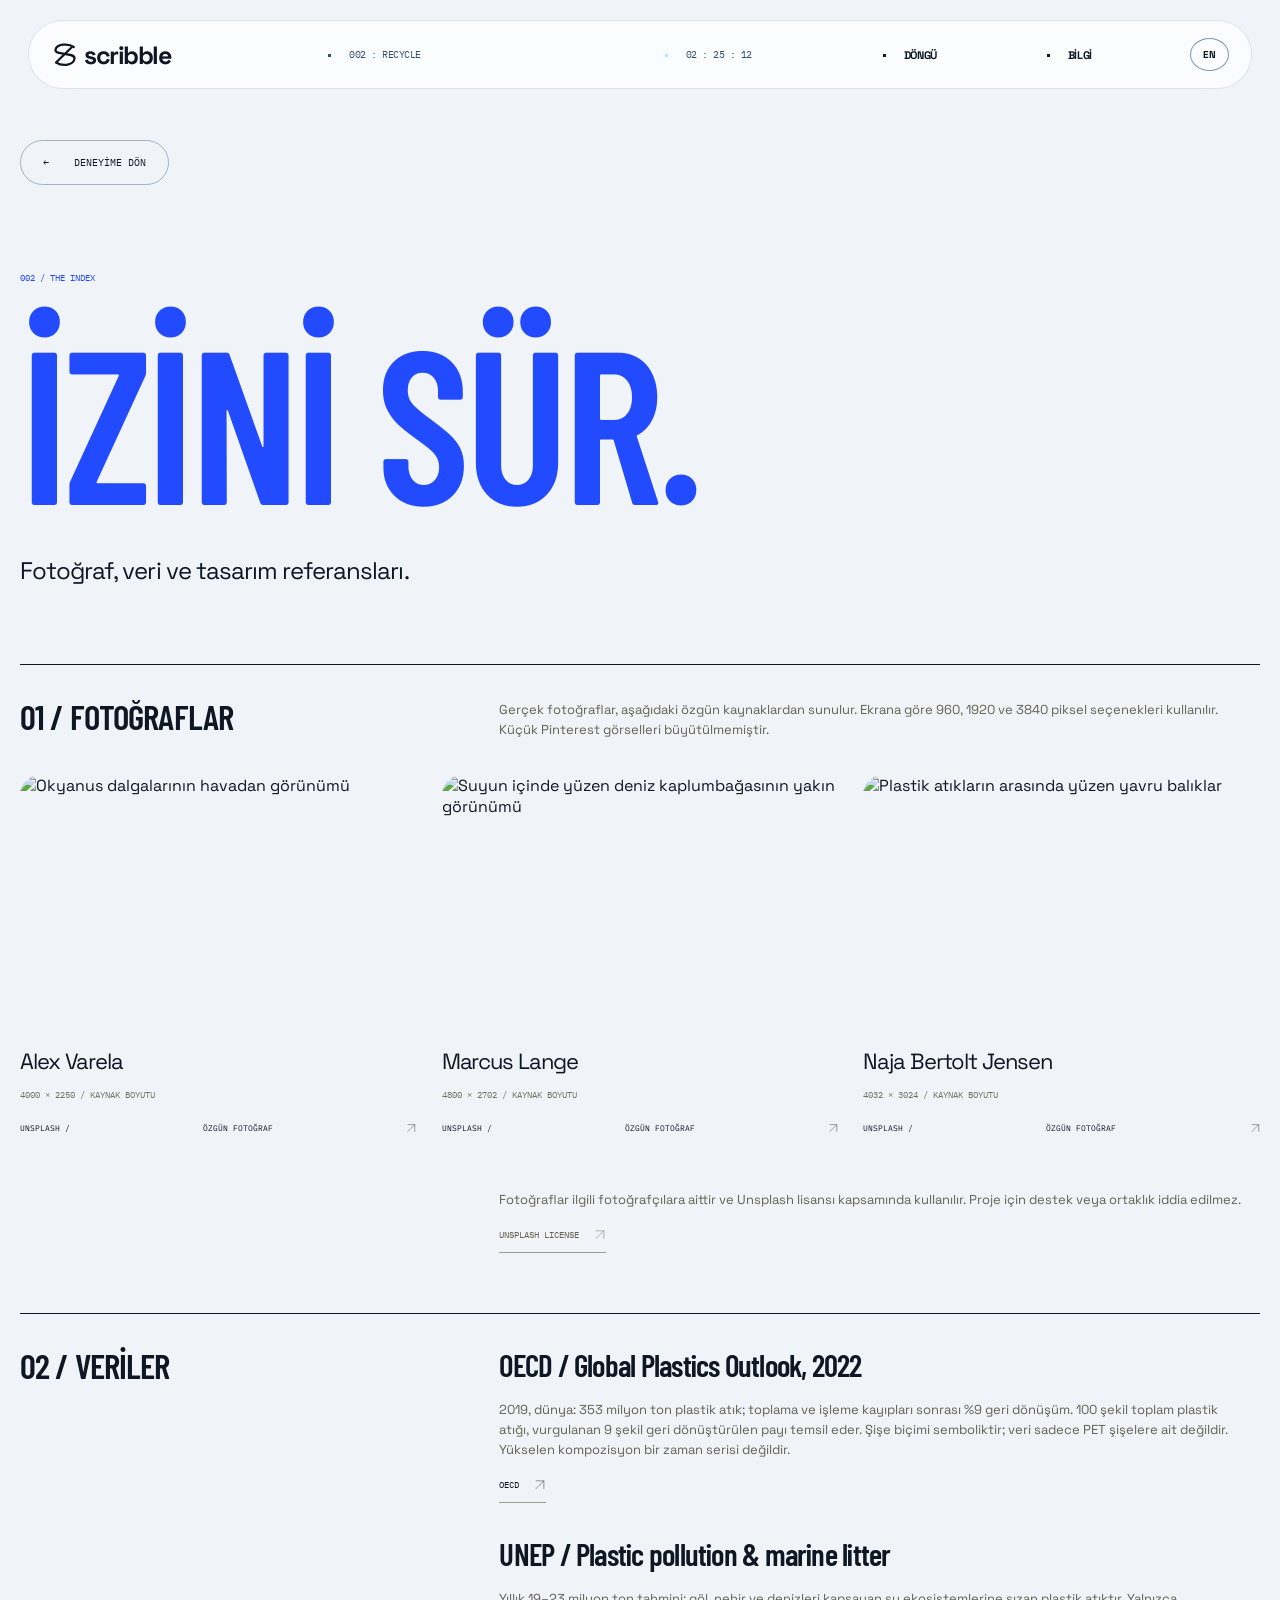
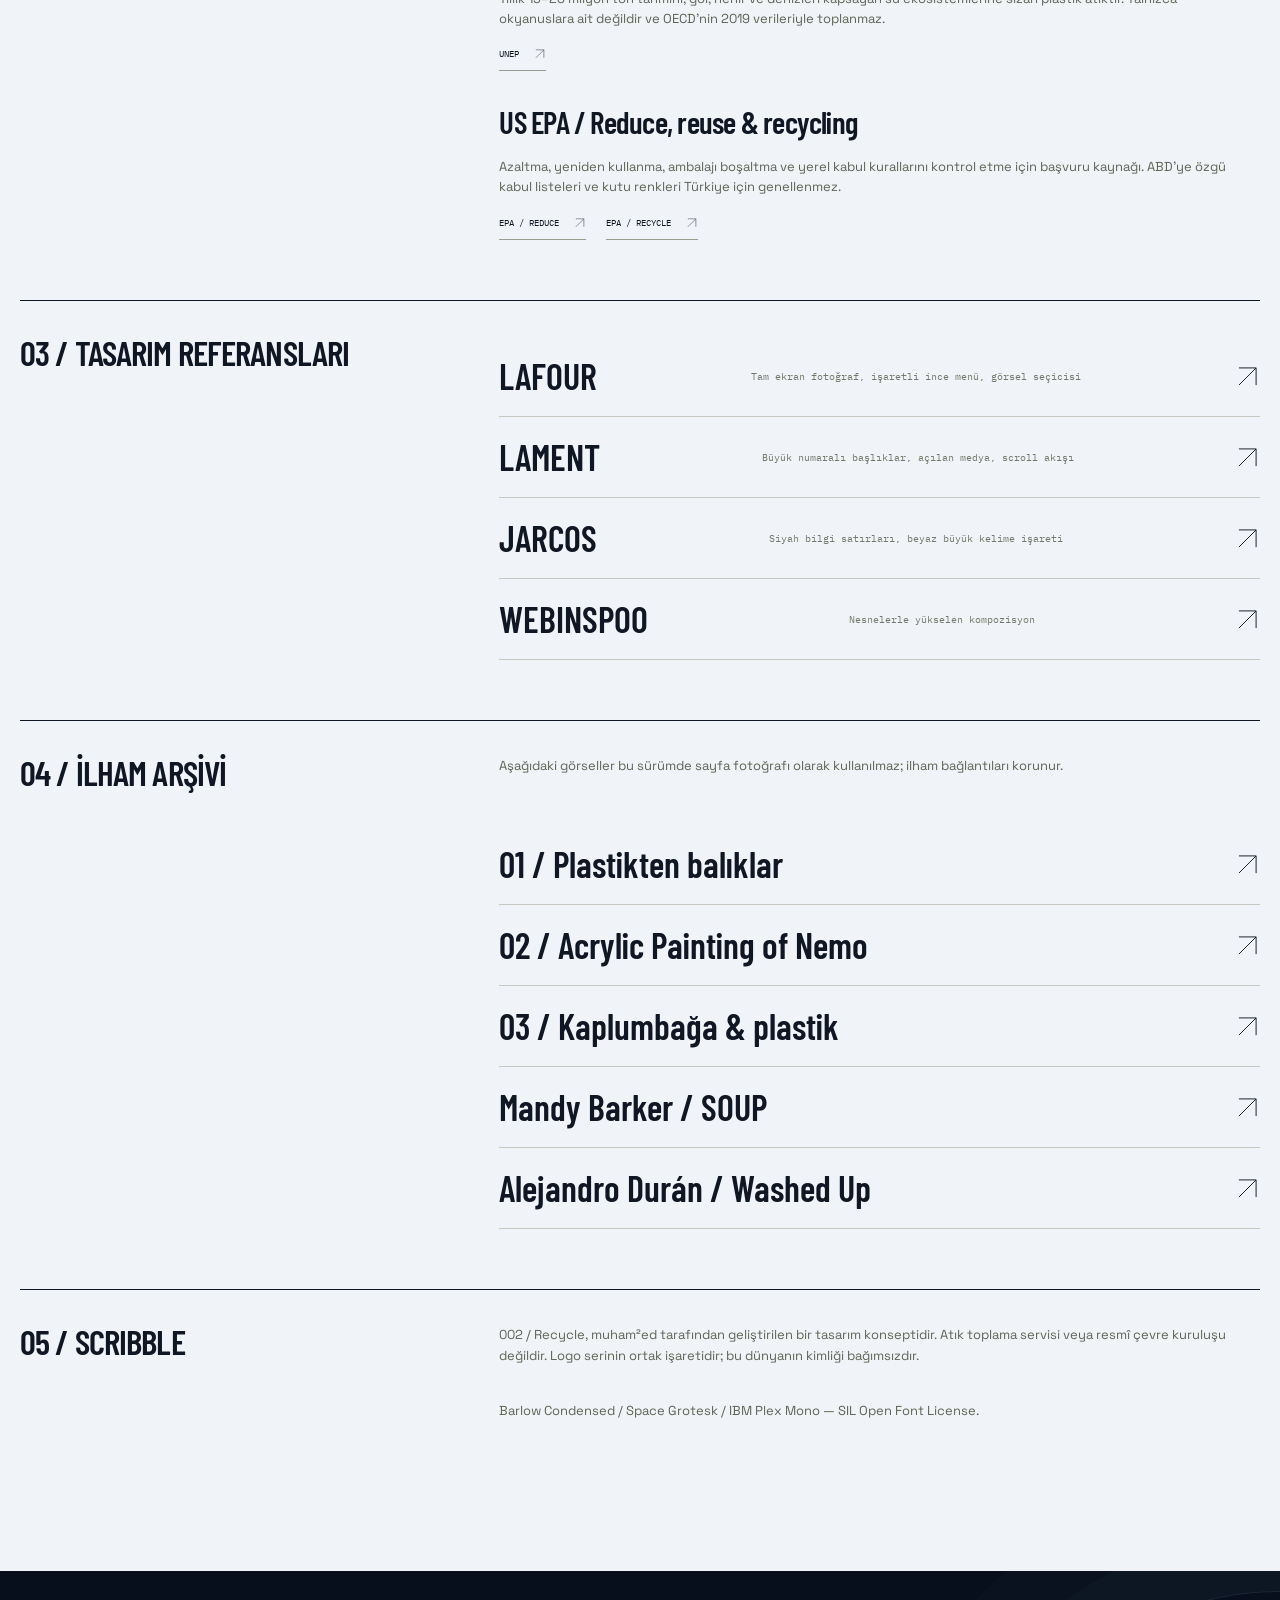
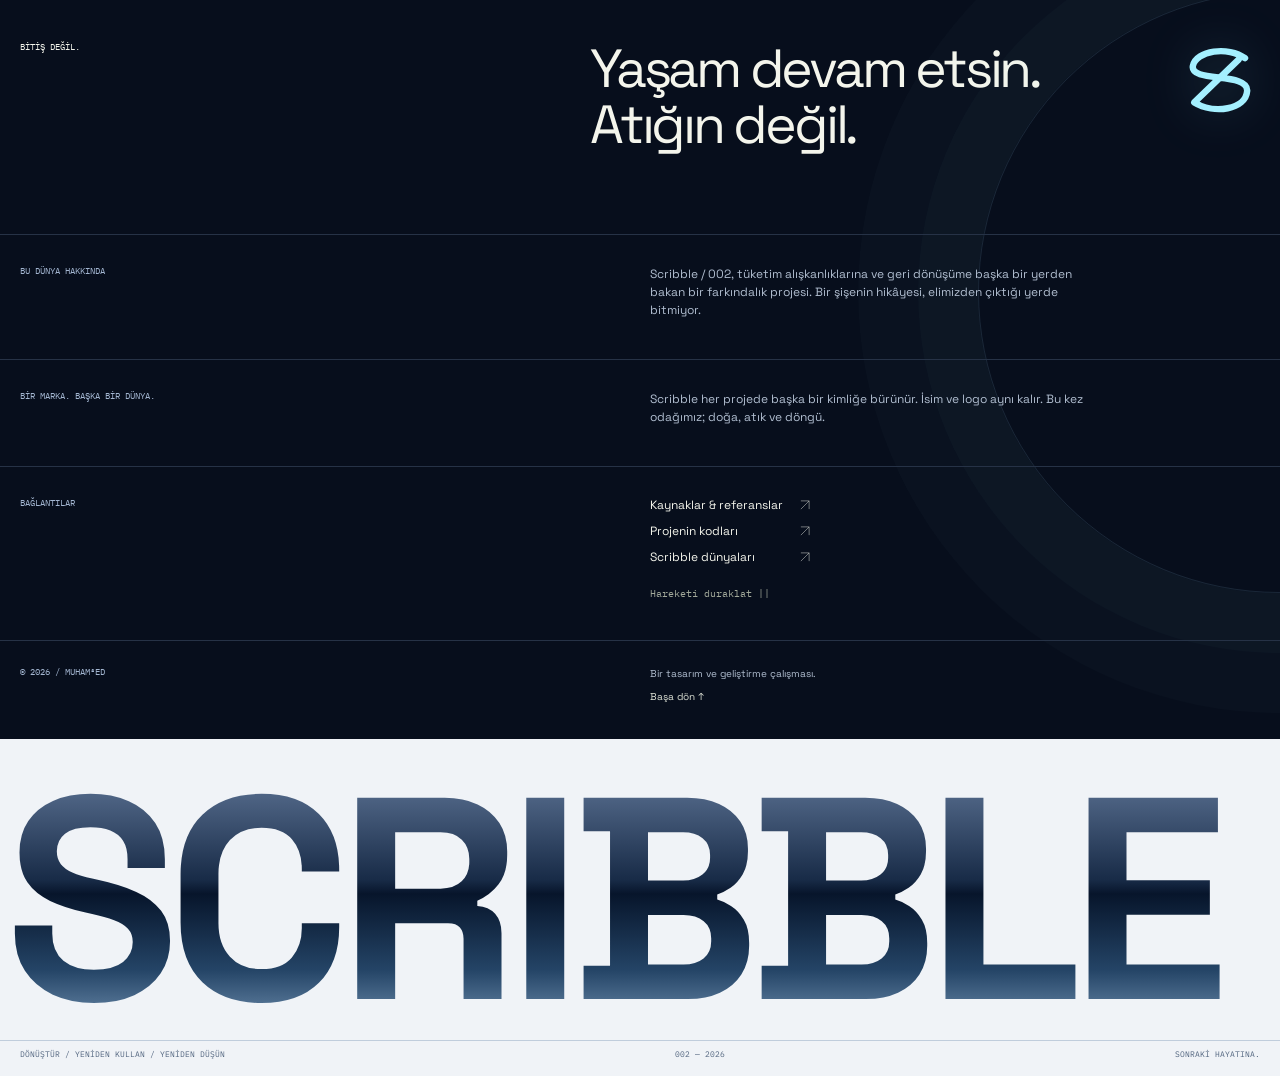
==== commit ef759947: "Use orbital edition assets on the sources page" ====
--- a/references.html
+++ b/references.html
@@ -1 +1 @@
-<!doctype html><html lang="tr"><head><meta charset="utf-8"><meta name="viewport" content="width=device-width,initial-scale=1"><meta name="theme-color" content="#143bff"><title>Kaynaklar — Scribble / 002</title><meta name="description" content="Gözden çıkarma. Yaşam, atık ve yeniden dönüş üzerine bir dijital farkındalık deneyimi."><meta property="og:title" content="Scribble / 002 — Recycle"><meta property="og:description" content="Gözden çıkarma. Yaşam devam etsin, atığın değil."><meta property="og:image" content="https://images.unsplash.com/photo-1670860774847-22c234df0f1e?auto=format&fit=max&w=1920&q=90"><meta name="twitter:card" content="summary_large_image"><link rel="icon" href="[data-uri]"><link rel="preconnect" href="https://fonts.googleapis.com"><link rel="preconnect" href="https://fonts.gstatic.com" crossorigin><link rel="preconnect" href="https://images.unsplash.com"><link rel="stylesheet" href="https://fonts.googleapis.com/css2?family=Barlow+Condensed:wght@600;700&family=Space+Grotesk:wght@400;500;700&family=IBM+Plex+Mono:wght@400&display=swap"><link rel="stylesheet" href="recycle.css?v=20261113"><script src="recycle.js?v=20261113" defer></script></head><body><div id="top"></div><a class="skip" href="#main">İçeriğe geç / Skip to content</a><header class="site-header"><a class="brand" href="index.html" aria-label="Scribble Recycle"><svg viewBox="0 0 112 112" aria-hidden="true"><path d="M91 24C68 7 22 13 18 35C14 59 96 43 94 70C92 96 48 103 20 86L82 26" fill="none" stroke="currentColor" stroke-width="9" stroke-linecap="round" stroke-linejoin="round"/></svg><span>scribble</span></a><span class="header-edition">002 : RECYCLE</span><span class="header-clock" aria-hidden="true">00 : 00 : 00</span><a class="header-link" href="index.html#loop"><span data-tr="DÖNGÜ" data-en="THE CYCLE">DÖNGÜ</span></a><a class="header-link" href="index.html#about"><span data-tr="BİLGİ" data-en="ABOUT">BİLGİ</span></a><button class="language" aria-label="Switch to English">EN</button><button class="menu-open" aria-label="Menüyü aç / Open menu" aria-expanded="false"><span data-tr="MENÜ" data-en="MENU">MENÜ</span> +</button></header><dialog class="menu-dialog" aria-label="Menü / Menu"><div class="menu-top"><span>SCRIBBLE / 002</span><button class="dialog-close" aria-label="Menüyü kapat / Close menu">×</button></div><nav><a href="index.html#life"><small>01</small><span data-tr="YAŞAM" data-en="LIFE">YAŞAM</span><svg class="arrow" viewBox="0 0 32 32" aria-hidden="true"><path d="M5 27 27 5M5 5h22v22"/></svg></a><a href="index.html#trace"><small>02</small><span data-tr="İZ" data-en="TRACE">İZ</span><svg class="arrow" viewBox="0 0 32 32" aria-hidden="true"><path d="M5 27 27 5M5 5h22v22"/></svg></a><a href="index.html#loop"><small>03</small><span data-tr="DÖNGÜ" data-en="CYCLE">DÖNGÜ</span><svg class="arrow" viewBox="0 0 32 32" aria-hidden="true"><path d="M5 27 27 5M5 5h22v22"/></svg></a><a href="index.html#action"><small>04</small><span data-tr="HAREKET" data-en="ACTION">HAREKET</span><svg class="arrow" viewBox="0 0 32 32" aria-hidden="true"><path d="M5 27 27 5M5 5h22v22"/></svg></a><a href="references.html"><small>05</small><span data-tr="KAYNAKLAR" data-en="SOURCES">KAYNAKLAR</span><svg class="arrow" viewBox="0 0 32 32" aria-hidden="true"><path d="M5 27 27 5M5 5h22v22"/></svg></a></nav><button class="language menu-language" aria-label="Switch to English">EN</button></dialog><main class="source-page" id="main"><a class="text-link" href="index.html">← <span data-tr="DENEYİME DÖN" data-en="BACK TO THE EXPERIENCE">DENEYİME DÖN</span></a><div class="source-heading"><span>002 / THE INDEX</span><h1><span data-tr="İZİNİ SÜR." data-en="TRACE IT BACK.">İZİNİ SÜR.</span></h1><p><span data-tr="Fotoğraf, veri ve tasarım referansları." data-en="Photography, data and design references.">Fotoğraf, veri ve tasarım referansları.</span></p></div><section class="source-section" id="visuals"><h2>01 / <span data-tr="FOTOĞRAFLAR" data-en="PHOTOGRAPHY">FOTOĞRAFLAR</span></h2><p><span data-tr="Gerçek fotoğraflar, aşağıdaki özgün kaynaklardan sunulur. Ekrana göre 960, 1920 ve 3840 piksel seçenekleri kullanılır. Küçük Pinterest görselleri büyütülmemiştir." data-en="Real photographs are served from the original sources below in 960, 1920 and 3840 pixel versions. Small Pinterest images have not been enlarged.">Gerçek fotoğraflar, aşağıdaki özgün kaynaklardan sunulur. Ekrana göre 960, 1920 ve 3840 piksel seçenekleri kullanılır. Küçük Pinterest görselleri büyütülmemiştir.</span></p><div class="source-photo-grid"><article class="source-photo"><img class="" src="https://images.unsplash.com/photo-1670860774847-22c234df0f1e?auto=format&fit=max&w=1920&q=90" srcset="https://images.unsplash.com/photo-1670860774847-22c234df0f1e?auto=format&fit=max&w=960&q=90 960w, https://images.unsplash.com/photo-1670860774847-22c234df0f1e?auto=format&fit=max&w=1920&q=90 1920w, https://images.unsplash.com/photo-1670860774847-22c234df0f1e?auto=format&fit=max&w=3840&q=90 3840w" sizes="100vw" alt="Okyanus dalgalarının havadan görünümü" width="3840" height="2160" loading="lazy" decoding="async"><div><h3>Alex Varela</h3><p>4000 × 2250 / <span data-tr="KAYNAK BOYUTU" data-en="SOURCE DIMENSIONS">KAYNAK BOYUTU</span></p><a href="https://unsplash.com/photos/an-aerial-view-of-the-ocean-waves-from-above-Vm6mxpQHh30" target="_blank" rel="noopener">UNSPLASH / <span data-tr="ÖZGÜN FOTOĞRAF" data-en="ORIGINAL PHOTO">ÖZGÜN FOTOĞRAF</span><svg class="arrow" viewBox="0 0 32 32" aria-hidden="true"><path d="M5 27 27 5M5 5h22v22"/></svg></a></div></article><article class="source-photo"><img class="" src="https://images.unsplash.com/photo-1768495646274-1a356fbdc89c?auto=format&fit=max&w=1920&q=90" srcset="https://images.unsplash.com/photo-1768495646274-1a356fbdc89c?auto=format&fit=max&w=960&q=90 960w, https://images.unsplash.com/photo-1768495646274-1a356fbdc89c?auto=format&fit=max&w=1920&q=90 1920w, https://images.unsplash.com/photo-1768495646274-1a356fbdc89c?auto=format&fit=max&w=3840&q=90 3840w" sizes="100vw" alt="Suyun içinde yüzen deniz kaplumbağasının yakın görünümü" width="3840" height="2160" loading="lazy" decoding="async"><div><h3>Marcus Lange</h3><p>4800 × 2702 / <span data-tr="KAYNAK BOYUTU" data-en="SOURCE DIMENSIONS">KAYNAK BOYUTU</span></p><a href="https://unsplash.com/photos/a-sea-turtle-swims-underwater-near-a-coral-reef-hHMASXsb9KU" target="_blank" rel="noopener">UNSPLASH / <span data-tr="ÖZGÜN FOTOĞRAF" data-en="ORIGINAL PHOTO">ÖZGÜN FOTOĞRAF</span><svg class="arrow" viewBox="0 0 32 32" aria-hidden="true"><path d="M5 27 27 5M5 5h22v22"/></svg></a></div></article><article class="source-photo"><img class="" src="https://images.unsplash.com/photo-1632247620837-970aa94d2b99?auto=format&fit=max&w=1920&q=90" srcset="https://images.unsplash.com/photo-1632247620837-970aa94d2b99?auto=format&fit=max&w=960&q=90 960w, https://images.unsplash.com/photo-1632247620837-970aa94d2b99?auto=format&fit=max&w=1920&q=90 1920w, https://images.unsplash.com/photo-1632247620837-970aa94d2b99?auto=format&fit=max&w=3840&q=90 3840w" sizes="100vw" alt="Plastik atıkların arasında yüzen yavru balıklar" width="3840" height="2160" loading="lazy" decoding="async"><div><h3>Naja Bertolt Jensen</h3><p>4032 × 3024 / <span data-tr="KAYNAK BOYUTU" data-en="SOURCE DIMENSIONS">KAYNAK BOYUTU</span></p><a href="https://unsplash.com/photos/a-group-of-garbage-floating-in-the-ocean-FxnqdmKBJps" target="_blank" rel="noopener">UNSPLASH / <span data-tr="ÖZGÜN FOTOĞRAF" data-en="ORIGINAL PHOTO">ÖZGÜN FOTOĞRAF</span><svg class="arrow" viewBox="0 0 32 32" aria-hidden="true"><path d="M5 27 27 5M5 5h22v22"/></svg></a></div></article></div><p><span data-tr="Fotoğraflar ilgili fotoğrafçılara aittir ve Unsplash lisansı kapsamında kullanılır. Proje için destek veya ortaklık iddia edilmez." data-en="Photographs belong to the credited photographers and are used under the Unsplash License. No endorsement or partnership is implied.">Fotoğraflar ilgili fotoğrafçılara aittir ve Unsplash lisansı kapsamında kullanılır. Proje için destek veya ortaklık iddia edilmez.</span> <a href="https://unsplash.com/license" target="_blank" rel="noopener">UNSPLASH LICENSE<svg class="arrow" viewBox="0 0 32 32" aria-hidden="true"><path d="M5 27 27 5M5 5h22v22"/></svg></a></p></section><section class="source-section" id="data"><h2>02 / <span data-tr="VERİLER" data-en="DATA">VERİLER</span></h2><article><h3>OECD / Global Plastics Outlook, 2022</h3><p><span data-tr="2019, dünya: 353 milyon ton plastik atık; toplama ve işleme kayıpları sonrası %9 geri dönüşüm. 100 şekil toplam plastik atığı, vurgulanan 9 şekil geri dönüştürülen payı temsil eder. Şişe biçimi semboliktir; veri sadece PET şişelere ait değildir. Yükselen kompozisyon bir zaman serisi değildir." data-en="Global, 2019: 353 million tonnes of plastic waste; 9% actually recycled after collection and processing losses. 100 shapes represent total plastic waste; 9 highlighted shapes represent the recycled share. The bottle form is symbolic, not PET-only data. The rising composition is not a time series.">2019, dünya: 353 milyon ton plastik atık; toplama ve işleme kayıpları sonrası %9 geri dönüşüm. 100 şekil toplam plastik atığı, vurgulanan 9 şekil geri dönüştürülen payı temsil eder. Şişe biçimi semboliktir; veri sadece PET şişelere ait değildir. Yükselen kompozisyon bir zaman serisi değildir.</span></p><a href="https://www.oecd.org/en/publications/2022/02/global-plastics-outlook_a653d1c9.html" target="_blank" rel="noopener">OECD<svg class="arrow" viewBox="0 0 32 32" aria-hidden="true"><path d="M5 27 27 5M5 5h22v22"/></svg></a></article><article><h3>UNEP / Plastic pollution & marine litter</h3><p><span data-tr="Yıllık 19–23 milyon ton tahmini; göl, nehir ve denizleri kapsayan su ekosistemlerine sızan plastik atıktır. Yalnızca okyanuslara ait değildir ve OECD’nin 2019 verileriyle toplanmaz." data-en="The annual estimate of 19–23 million tonnes refers to plastic waste leaking into aquatic ecosystems, including lakes, rivers and seas. It is not oceans-only and is not added to OECD’s 2019 figures.">Yıllık 19–23 milyon ton tahmini; göl, nehir ve denizleri kapsayan su ekosistemlerine sızan plastik atıktır. Yalnızca okyanuslara ait değildir ve OECD’nin 2019 verileriyle toplanmaz.</span></p><a href="https://www.unep.org/en/what-we-do/ocean-seas-and-coasts/ecosystem-degradation-pollution/plastic-pollution-marine-litter" target="_blank" rel="noopener">UNEP<svg class="arrow" viewBox="0 0 32 32" aria-hidden="true"><path d="M5 27 27 5M5 5h22v22"/></svg></a></article><article><h3>US EPA / Reduce, reuse & recycling</h3><p><span data-tr="Azaltma, yeniden kullanma, ambalajı boşaltma ve yerel kabul kurallarını kontrol etme için başvuru kaynağı. ABD’ye özgü kabul listeleri ve kutu renkleri Türkiye için genellenmez." data-en="Reference for reducing, reusing, emptying packaging and checking local acceptance. US-specific lists and bin colours are not applied to Türkiye.">Azaltma, yeniden kullanma, ambalajı boşaltma ve yerel kabul kurallarını kontrol etme için başvuru kaynağı. ABD’ye özgü kabul listeleri ve kutu renkleri Türkiye için genellenmez.</span></p><a href="https://www.epa.gov/plastics/what-you-can-do-reduce-plastic-waste" target="_blank" rel="noopener">EPA / REDUCE<svg class="arrow" viewBox="0 0 32 32" aria-hidden="true"><path d="M5 27 27 5M5 5h22v22"/></svg></a><a href="https://www.epa.gov/recycle/how-do-i-recycle-common-recyclables" target="_blank" rel="noopener">EPA / RECYCLE<svg class="arrow" viewBox="0 0 32 32" aria-hidden="true"><path d="M5 27 27 5M5 5h22v22"/></svg></a></article></section><section class="source-section"><h2>03 / <span data-tr="TASARIM REFERANSLARI" data-en="DESIGN REFERENCES">TASARIM REFERANSLARI</span></h2><div class="reference-links"><a href="https://lafour.com" target="_blank" rel="noopener">LAFOUR<span><span data-tr="Tam ekran fotoğraf, işaretli ince menü, görsel seçicisi" data-en="Full-screen imagery, marker-based navigation, scene selector">Tam ekran fotoğraf, işaretli ince menü, görsel seçicisi</span></span><svg class="arrow" viewBox="0 0 32 32" aria-hidden="true"><path d="M5 27 27 5M5 5h22v22"/></svg></a><a href="https://lament.tv" target="_blank" rel="noopener">LAMENT<span><span data-tr="Büyük numaralı başlıklar, açılan medya, scroll akışı" data-en="Oversized numbered titles, expandable media, scroll flow">Büyük numaralı başlıklar, açılan medya, scroll akışı</span></span><svg class="arrow" viewBox="0 0 32 32" aria-hidden="true"><path d="M5 27 27 5M5 5h22v22"/></svg></a><a href="https://jarcos.work" target="_blank" rel="noopener">JARCOS<span><span data-tr="Siyah bilgi satırları, beyaz büyük kelime işareti" data-en="Black information rows, white oversized wordmark">Siyah bilgi satırları, beyaz büyük kelime işareti</span></span><svg class="arrow" viewBox="0 0 32 32" aria-hidden="true"><path d="M5 27 27 5M5 5h22v22"/></svg></a><a href="https://webinspoo.com/?ref=darkmodedesign" target="_blank" rel="noopener">WEBINSPOO<span><span data-tr="Nesnelerle yükselen kompozisyon" data-en="Rising object composition">Nesnelerle yükselen kompozisyon</span></span><svg class="arrow" viewBox="0 0 32 32" aria-hidden="true"><path d="M5 27 27 5M5 5h22v22"/></svg></a></div></section><section class="source-section"><h2>04 / <span data-tr="İLHAM ARŞİVİ" data-en="INSPIRATION ARCHIVE">İLHAM ARŞİVİ</span></h2><p><span data-tr="Aşağıdaki görseller bu sürümde sayfa fotoğrafı olarak kullanılmaz; ilham bağlantıları korunur." data-en="The earlier images are not used as page photography in this version; inspiration links are retained.">Aşağıdaki görseller bu sürümde sayfa fotoğrafı olarak kullanılmaz; ilham bağlantıları korunur.</span></p><div class="reference-links"><a href="https://www.pinterest.com/pin/719379740525159749/" target="_blank" rel="noopener">01 / Plastikten balıklar<svg class="arrow" viewBox="0 0 32 32" aria-hidden="true"><path d="M5 27 27 5M5 5h22v22"/></svg></a><a href="https://www.pinterest.com/pin/670895675758108130/" target="_blank" rel="noopener">02 / Acrylic Painting of Nemo<svg class="arrow" viewBox="0 0 32 32" aria-hidden="true"><path d="M5 27 27 5M5 5h22v22"/></svg></a><a href="https://www.pinterest.com/pin/881861170807378464/" target="_blank" rel="noopener">03 / Kaplumbağa & plastik<svg class="arrow" viewBox="0 0 32 32" aria-hidden="true"><path d="M5 27 27 5M5 5h22v22"/></svg></a><a href="https://www.mandy-barker.com/soup-2" target="_blank" rel="noopener">Mandy Barker / SOUP<svg class="arrow" viewBox="0 0 32 32" aria-hidden="true"><path d="M5 27 27 5M5 5h22v22"/></svg></a><a href="https://alejandroduran.com/photoseries" target="_blank" rel="noopener">Alejandro Durán / Washed Up<svg class="arrow" viewBox="0 0 32 32" aria-hidden="true"><path d="M5 27 27 5M5 5h22v22"/></svg></a></div></section><section class="source-section"><h2>05 / SCRIBBLE</h2><p><span data-tr="002 / Recycle, muham²ed tarafından geliştirilen bir tasarım konseptidir. Atık toplama servisi veya resmî çevre kuruluşu değildir. Logo serinin ortak işaretidir; bu dünyanın kimliği bağımsızdır." data-en="002 / Recycle is a design concept developed by muham²ed. It is not a waste collection service or official environmental organisation. The logo is the shared series mark; this world’s identity is independent.">002 / Recycle, muham²ed tarafından geliştirilen bir tasarım konseptidir. Atık toplama servisi veya resmî çevre kuruluşu değildir. Logo serinin ortak işaretidir; bu dünyanın kimliği bağımsızdır.</span></p><p>Barlow Condensed / Space Grotesk / IBM Plex Mono — SIL Open Font License.</p></section></main><footer id="about"><div class="footer-info"><div class="footer-intro"><span class="eyebrow"><span data-tr="BİTİŞ DEĞİL." data-en="NOT THE END.">BİTİŞ DEĞİL.</span></span><p><span data-tr="Yaşam devam etsin." data-en="Let life go on.">Yaşam devam etsin.</span><br><span data-tr="Atığın değil." data-en="Not waste.">Atığın değil.</span></p><svg viewBox="0 0 112 112" aria-hidden="true"><path d="M91 24C68 7 22 13 18 35C14 59 96 43 94 70C92 96 48 103 20 86L82 26" fill="none" stroke="currentColor" stroke-width="9" stroke-linecap="round" stroke-linejoin="round"/></svg></div><div class="footer-row"><span><span data-tr="BU DÜNYA HAKKINDA" data-en="ABOUT THIS WORLD">BU DÜNYA HAKKINDA</span></span><p><span data-tr="Scribble / 002, tüketim alışkanlıklarına ve geri dönüşüme başka bir yerden bakan bir farkındalık projesi. Bir şişenin hikâyesi, elimizden çıktığı yerde bitmiyor." data-en="Scribble / 002 is an awareness project looking at consumption and recycling from another perspective. A bottle’s story does not end when it leaves our hands.">Scribble / 002, tüketim alışkanlıklarına ve geri dönüşüme başka bir yerden bakan bir farkındalık projesi. Bir şişenin hikâyesi, elimizden çıktığı yerde bitmiyor.</span></p></div><div class="footer-row"><span><span data-tr="BİR MARKA. BAŞKA BİR DÜNYA." data-en="ONE BRAND. ANOTHER WORLD.">BİR MARKA. BAŞKA BİR DÜNYA.</span></span><p><span data-tr="Scribble her projede başka bir kimliğe bürünür. İsim ve logo aynı kalır. Bu kez odağımız; doğa, atık ve döngü." data-en="Scribble takes on a different identity in every project. The name and logo stay. This time, the focus is nature, waste and circulation.">Scribble her projede başka bir kimliğe bürünür. İsim ve logo aynı kalır. Bu kez odağımız; doğa, atık ve döngü.</span></p></div><div class="footer-row"><span><span data-tr="BAĞLANTILAR" data-en="QUICK LINKS">BAĞLANTILAR</span></span><div class="footer-links"><a href="references.html"><span data-tr="Kaynaklar &amp; referanslar" data-en="Sources &amp; references">Kaynaklar &amp; referanslar</span><svg class="arrow" viewBox="0 0 32 32" aria-hidden="true"><path d="M5 27 27 5M5 5h22v22"/></svg></a><a href="https://github.com/scribble-worlds/scribble-recycle" target="_blank" rel="noopener"><span data-tr="Projenin kodları" data-en="Project source">Projenin kodları</span><svg class="arrow" viewBox="0 0 32 32" aria-hidden="true"><path d="M5 27 27 5M5 5h22v22"/></svg></a><a href="https://github.com/scribble-worlds" target="_blank" rel="noopener"><span data-tr="Scribble dünyaları" data-en="Scribble worlds">Scribble dünyaları</span><svg class="arrow" viewBox="0 0 32 32" aria-hidden="true"><path d="M5 27 27 5M5 5h22v22"/></svg></a><button class="motion-toggle" aria-pressed="false"><span data-tr="Hareketi duraklat" data-en="Pause motion">Hareketi duraklat</span> ||</button></div></div><div class="footer-row footer-final"><span>© 2026 / MUHAM²ED</span><p><span data-tr="Bir tasarım ve geliştirme çalışması." data-en="A design and development concept.">Bir tasarım ve geliştirme çalışması.</span><br><a href="#top"><span data-tr="Başa dön" data-en="Back to top">Başa dön</span> ↑</a></p></div></div><a class="footer-billboard" href="#top" aria-label="Başa dön / Back to top"><span class="footer-word">SCRIBBLE</span><span class="footer-hover" aria-hidden="true"><img src="https://images.unsplash.com/photo-1768495646274-1a356fbdc89c?auto=format&fit=max&w=960&q=90" alt="" width="240" height="160"><span>002 / RECYCLE</span></span></a><div class="footer-bottom"><span><span data-tr="DÖNÜŞTÜR / YENİDEN KULLAN / YENİDEN DÜŞÜN" data-en="RECYCLE / REUSE / RETHINK">DÖNÜŞTÜR / YENİDEN KULLAN / YENİDEN DÜŞÜN</span></span><span>002 — 2026</span><span><span data-tr="SONRAKİ HAYATINA." data-en="TO ITS NEXT LIFE.">SONRAKİ HAYATINA.</span></span></div></footer></body></html>
+<!doctype html><html lang="tr"><head><meta charset="utf-8"><meta name="viewport" content="width=device-width,initial-scale=1"><meta name="theme-color" content="#143bff"><title>Kaynaklar — Scribble / 002</title><meta name="description" content="Gözden çıkarma. Yaşam, atık ve yeniden dönüş üzerine bir dijital farkındalık deneyimi."><meta property="og:title" content="Scribble / 002 — Recycle"><meta property="og:description" content="Gözden çıkarma. Yaşam devam etsin, atığın değil."><meta property="og:image" content="https://images.unsplash.com/photo-1670860774847-22c234df0f1e?auto=format&fit=max&w=1920&q=90"><meta name="twitter:card" content="summary_large_image"><link rel="icon" href="[data-uri]"><link rel="preconnect" href="https://fonts.googleapis.com"><link rel="preconnect" href="https://fonts.gstatic.com" crossorigin><link rel="preconnect" href="https://images.unsplash.com"><link rel="stylesheet" href="https://fonts.googleapis.com/css2?family=Barlow+Condensed:wght@600;700&family=Space+Grotesk:wght@400;500;700&family=IBM+Plex+Mono:wght@400&display=swap"><link rel="stylesheet" href="recycle.css?v=orbital-002?v=20261113"><script src="recycle.js?v=orbital-002?v=20261113" defer></script></head><body><div id="top"></div><a class="skip" href="#main">İçeriğe geç / Skip to content</a><header class="site-header"><a class="brand" href="index.html" aria-label="Scribble Recycle"><svg viewBox="0 0 112 112" aria-hidden="true"><path d="M91 24C68 7 22 13 18 35C14 59 96 43 94 70C92 96 48 103 20 86L82 26" fill="none" stroke="currentColor" stroke-width="9" stroke-linecap="round" stroke-linejoin="round"/></svg><span>scribble</span></a><span class="header-edition">002 : RECYCLE</span><span class="header-clock" aria-hidden="true">00 : 00 : 00</span><a class="header-link" href="index.html#loop"><span data-tr="DÖNGÜ" data-en="THE CYCLE">DÖNGÜ</span></a><a class="header-link" href="index.html#about"><span data-tr="BİLGİ" data-en="ABOUT">BİLGİ</span></a><button class="language" aria-label="Switch to English">EN</button><button class="menu-open" aria-label="Menüyü aç / Open menu" aria-expanded="false"><span data-tr="MENÜ" data-en="MENU">MENÜ</span> +</button></header><dialog class="menu-dialog" aria-label="Menü / Menu"><div class="menu-top"><span>SCRIBBLE / 002</span><button class="dialog-close" aria-label="Menüyü kapat / Close menu">×</button></div><nav><a href="index.html#life"><small>01</small><span data-tr="YAŞAM" data-en="LIFE">YAŞAM</span><svg class="arrow" viewBox="0 0 32 32" aria-hidden="true"><path d="M5 27 27 5M5 5h22v22"/></svg></a><a href="index.html#trace"><small>02</small><span data-tr="İZ" data-en="TRACE">İZ</span><svg class="arrow" viewBox="0 0 32 32" aria-hidden="true"><path d="M5 27 27 5M5 5h22v22"/></svg></a><a href="index.html#loop"><small>03</small><span data-tr="DÖNGÜ" data-en="CYCLE">DÖNGÜ</span><svg class="arrow" viewBox="0 0 32 32" aria-hidden="true"><path d="M5 27 27 5M5 5h22v22"/></svg></a><a href="index.html#action"><small>04</small><span data-tr="HAREKET" data-en="ACTION">HAREKET</span><svg class="arrow" viewBox="0 0 32 32" aria-hidden="true"><path d="M5 27 27 5M5 5h22v22"/></svg></a><a href="references.html"><small>05</small><span data-tr="KAYNAKLAR" data-en="SOURCES">KAYNAKLAR</span><svg class="arrow" viewBox="0 0 32 32" aria-hidden="true"><path d="M5 27 27 5M5 5h22v22"/></svg></a></nav><button class="language menu-language" aria-label="Switch to English">EN</button></dialog><main class="source-page" id="main"><a class="text-link" href="index.html">← <span data-tr="DENEYİME DÖN" data-en="BACK TO THE EXPERIENCE">DENEYİME DÖN</span></a><div class="source-heading"><span>002 / THE INDEX</span><h1><span data-tr="İZİNİ SÜR." data-en="TRACE IT BACK.">İZİNİ SÜR.</span></h1><p><span data-tr="Fotoğraf, veri ve tasarım referansları." data-en="Photography, data and design references.">Fotoğraf, veri ve tasarım referansları.</span></p></div><section class="source-section" id="visuals"><h2>01 / <span data-tr="FOTOĞRAFLAR" data-en="PHOTOGRAPHY">FOTOĞRAFLAR</span></h2><p><span data-tr="Gerçek fotoğraflar, aşağıdaki özgün kaynaklardan sunulur. Ekrana göre 960, 1920 ve 3840 piksel seçenekleri kullanılır. Küçük Pinterest görselleri büyütülmemiştir." data-en="Real photographs are served from the original sources below in 960, 1920 and 3840 pixel versions. Small Pinterest images have not been enlarged.">Gerçek fotoğraflar, aşağıdaki özgün kaynaklardan sunulur. Ekrana göre 960, 1920 ve 3840 piksel seçenekleri kullanılır. Küçük Pinterest görselleri büyütülmemiştir.</span></p><div class="source-photo-grid"><article class="source-photo"><img class="" src="https://images.unsplash.com/photo-1670860774847-22c234df0f1e?auto=format&fit=max&w=1920&q=90" srcset="https://images.unsplash.com/photo-1670860774847-22c234df0f1e?auto=format&fit=max&w=960&q=90 960w, https://images.unsplash.com/photo-1670860774847-22c234df0f1e?auto=format&fit=max&w=1920&q=90 1920w, https://images.unsplash.com/photo-1670860774847-22c234df0f1e?auto=format&fit=max&w=3840&q=90 3840w" sizes="100vw" alt="Okyanus dalgalarının havadan görünümü" width="3840" height="2160" loading="lazy" decoding="async"><div><h3>Alex Varela</h3><p>4000 × 2250 / <span data-tr="KAYNAK BOYUTU" data-en="SOURCE DIMENSIONS">KAYNAK BOYUTU</span></p><a href="https://unsplash.com/photos/an-aerial-view-of-the-ocean-waves-from-above-Vm6mxpQHh30" target="_blank" rel="noopener">UNSPLASH / <span data-tr="ÖZGÜN FOTOĞRAF" data-en="ORIGINAL PHOTO">ÖZGÜN FOTOĞRAF</span><svg class="arrow" viewBox="0 0 32 32" aria-hidden="true"><path d="M5 27 27 5M5 5h22v22"/></svg></a></div></article><article class="source-photo"><img class="" src="https://images.unsplash.com/photo-1768495646274-1a356fbdc89c?auto=format&fit=max&w=1920&q=90" srcset="https://images.unsplash.com/photo-1768495646274-1a356fbdc89c?auto=format&fit=max&w=960&q=90 960w, https://images.unsplash.com/photo-1768495646274-1a356fbdc89c?auto=format&fit=max&w=1920&q=90 1920w, https://images.unsplash.com/photo-1768495646274-1a356fbdc89c?auto=format&fit=max&w=3840&q=90 3840w" sizes="100vw" alt="Suyun içinde yüzen deniz kaplumbağasının yakın görünümü" width="3840" height="2160" loading="lazy" decoding="async"><div><h3>Marcus Lange</h3><p>4800 × 2702 / <span data-tr="KAYNAK BOYUTU" data-en="SOURCE DIMENSIONS">KAYNAK BOYUTU</span></p><a href="https://unsplash.com/photos/a-sea-turtle-swims-underwater-near-a-coral-reef-hHMASXsb9KU" target="_blank" rel="noopener">UNSPLASH / <span data-tr="ÖZGÜN FOTOĞRAF" data-en="ORIGINAL PHOTO">ÖZGÜN FOTOĞRAF</span><svg class="arrow" viewBox="0 0 32 32" aria-hidden="true"><path d="M5 27 27 5M5 5h22v22"/></svg></a></div></article><article class="source-photo"><img class="" src="https://images.unsplash.com/photo-1632247620837-970aa94d2b99?auto=format&fit=max&w=1920&q=90" srcset="https://images.unsplash.com/photo-1632247620837-970aa94d2b99?auto=format&fit=max&w=960&q=90 960w, https://images.unsplash.com/photo-1632247620837-970aa94d2b99?auto=format&fit=max&w=1920&q=90 1920w, https://images.unsplash.com/photo-1632247620837-970aa94d2b99?auto=format&fit=max&w=3840&q=90 3840w" sizes="100vw" alt="Plastik atıkların arasında yüzen yavru balıklar" width="3840" height="2160" loading="lazy" decoding="async"><div><h3>Naja Bertolt Jensen</h3><p>4032 × 3024 / <span data-tr="KAYNAK BOYUTU" data-en="SOURCE DIMENSIONS">KAYNAK BOYUTU</span></p><a href="https://unsplash.com/photos/a-group-of-garbage-floating-in-the-ocean-FxnqdmKBJps" target="_blank" rel="noopener">UNSPLASH / <span data-tr="ÖZGÜN FOTOĞRAF" data-en="ORIGINAL PHOTO">ÖZGÜN FOTOĞRAF</span><svg class="arrow" viewBox="0 0 32 32" aria-hidden="true"><path d="M5 27 27 5M5 5h22v22"/></svg></a></div></article></div><p><span data-tr="Fotoğraflar ilgili fotoğrafçılara aittir ve Unsplash lisansı kapsamında kullanılır. Proje için destek veya ortaklık iddia edilmez." data-en="Photographs belong to the credited photographers and are used under the Unsplash License. No endorsement or partnership is implied.">Fotoğraflar ilgili fotoğrafçılara aittir ve Unsplash lisansı kapsamında kullanılır. Proje için destek veya ortaklık iddia edilmez.</span> <a href="https://unsplash.com/license" target="_blank" rel="noopener">UNSPLASH LICENSE<svg class="arrow" viewBox="0 0 32 32" aria-hidden="true"><path d="M5 27 27 5M5 5h22v22"/></svg></a></p></section><section class="source-section" id="data"><h2>02 / <span data-tr="VERİLER" data-en="DATA">VERİLER</span></h2><article><h3>OECD / Global Plastics Outlook, 2022</h3><p><span data-tr="2019, dünya: 353 milyon ton plastik atık; toplama ve işleme kayıpları sonrası %9 geri dönüşüm. 100 şekil toplam plastik atığı, vurgulanan 9 şekil geri dönüştürülen payı temsil eder. Şişe biçimi semboliktir; veri sadece PET şişelere ait değildir. Yükselen kompozisyon bir zaman serisi değildir." data-en="Global, 2019: 353 million tonnes of plastic waste; 9% actually recycled after collection and processing losses. 100 shapes represent total plastic waste; 9 highlighted shapes represent the recycled share. The bottle form is symbolic, not PET-only data. The rising composition is not a time series.">2019, dünya: 353 milyon ton plastik atık; toplama ve işleme kayıpları sonrası %9 geri dönüşüm. 100 şekil toplam plastik atığı, vurgulanan 9 şekil geri dönüştürülen payı temsil eder. Şişe biçimi semboliktir; veri sadece PET şişelere ait değildir. Yükselen kompozisyon bir zaman serisi değildir.</span></p><a href="https://www.oecd.org/en/publications/2022/02/global-plastics-outlook_a653d1c9.html" target="_blank" rel="noopener">OECD<svg class="arrow" viewBox="0 0 32 32" aria-hidden="true"><path d="M5 27 27 5M5 5h22v22"/></svg></a></article><article><h3>UNEP / Plastic pollution & marine litter</h3><p><span data-tr="Yıllık 19–23 milyon ton tahmini; göl, nehir ve denizleri kapsayan su ekosistemlerine sızan plastik atıktır. Yalnızca okyanuslara ait değildir ve OECD’nin 2019 verileriyle toplanmaz." data-en="The annual estimate of 19–23 million tonnes refers to plastic waste leaking into aquatic ecosystems, including lakes, rivers and seas. It is not oceans-only and is not added to OECD’s 2019 figures.">Yıllık 19–23 milyon ton tahmini; göl, nehir ve denizleri kapsayan su ekosistemlerine sızan plastik atıktır. Yalnızca okyanuslara ait değildir ve OECD’nin 2019 verileriyle toplanmaz.</span></p><a href="https://www.unep.org/en/what-we-do/ocean-seas-and-coasts/ecosystem-degradation-pollution/plastic-pollution-marine-litter" target="_blank" rel="noopener">UNEP<svg class="arrow" viewBox="0 0 32 32" aria-hidden="true"><path d="M5 27 27 5M5 5h22v22"/></svg></a></article><article><h3>US EPA / Reduce, reuse & recycling</h3><p><span data-tr="Azaltma, yeniden kullanma, ambalajı boşaltma ve yerel kabul kurallarını kontrol etme için başvuru kaynağı. ABD’ye özgü kabul listeleri ve kutu renkleri Türkiye için genellenmez." data-en="Reference for reducing, reusing, emptying packaging and checking local acceptance. US-specific lists and bin colours are not applied to Türkiye.">Azaltma, yeniden kullanma, ambalajı boşaltma ve yerel kabul kurallarını kontrol etme için başvuru kaynağı. ABD’ye özgü kabul listeleri ve kutu renkleri Türkiye için genellenmez.</span></p><a href="https://www.epa.gov/plastics/what-you-can-do-reduce-plastic-waste" target="_blank" rel="noopener">EPA / REDUCE<svg class="arrow" viewBox="0 0 32 32" aria-hidden="true"><path d="M5 27 27 5M5 5h22v22"/></svg></a><a href="https://www.epa.gov/recycle/how-do-i-recycle-common-recyclables" target="_blank" rel="noopener">EPA / RECYCLE<svg class="arrow" viewBox="0 0 32 32" aria-hidden="true"><path d="M5 27 27 5M5 5h22v22"/></svg></a></article></section><section class="source-section"><h2>03 / <span data-tr="TASARIM REFERANSLARI" data-en="DESIGN REFERENCES">TASARIM REFERANSLARI</span></h2><div class="reference-links"><a href="https://lafour.com" target="_blank" rel="noopener">LAFOUR<span><span data-tr="Tam ekran fotoğraf, işaretli ince menü, görsel seçicisi" data-en="Full-screen imagery, marker-based navigation, scene selector">Tam ekran fotoğraf, işaretli ince menü, görsel seçicisi</span></span><svg class="arrow" viewBox="0 0 32 32" aria-hidden="true"><path d="M5 27 27 5M5 5h22v22"/></svg></a><a href="https://lament.tv" target="_blank" rel="noopener">LAMENT<span><span data-tr="Büyük numaralı başlıklar, açılan medya, scroll akışı" data-en="Oversized numbered titles, expandable media, scroll flow">Büyük numaralı başlıklar, açılan medya, scroll akışı</span></span><svg class="arrow" viewBox="0 0 32 32" aria-hidden="true"><path d="M5 27 27 5M5 5h22v22"/></svg></a><a href="https://jarcos.work" target="_blank" rel="noopener">JARCOS<span><span data-tr="Siyah bilgi satırları, beyaz büyük kelime işareti" data-en="Black information rows, white oversized wordmark">Siyah bilgi satırları, beyaz büyük kelime işareti</span></span><svg class="arrow" viewBox="0 0 32 32" aria-hidden="true"><path d="M5 27 27 5M5 5h22v22"/></svg></a><a href="https://webinspoo.com/?ref=darkmodedesign" target="_blank" rel="noopener">WEBINSPOO<span><span data-tr="Nesnelerle yükselen kompozisyon" data-en="Rising object composition">Nesnelerle yükselen kompozisyon</span></span><svg class="arrow" viewBox="0 0 32 32" aria-hidden="true"><path d="M5 27 27 5M5 5h22v22"/></svg></a></div></section><section class="source-section"><h2>04 / <span data-tr="İLHAM ARŞİVİ" data-en="INSPIRATION ARCHIVE">İLHAM ARŞİVİ</span></h2><p><span data-tr="Aşağıdaki görseller bu sürümde sayfa fotoğrafı olarak kullanılmaz; ilham bağlantıları korunur." data-en="The earlier images are not used as page photography in this version; inspiration links are retained.">Aşağıdaki görseller bu sürümde sayfa fotoğrafı olarak kullanılmaz; ilham bağlantıları korunur.</span></p><div class="reference-links"><a href="https://www.pinterest.com/pin/719379740525159749/" target="_blank" rel="noopener">01 / Plastikten balıklar<svg class="arrow" viewBox="0 0 32 32" aria-hidden="true"><path d="M5 27 27 5M5 5h22v22"/></svg></a><a href="https://www.pinterest.com/pin/670895675758108130/" target="_blank" rel="noopener">02 / Acrylic Painting of Nemo<svg class="arrow" viewBox="0 0 32 32" aria-hidden="true"><path d="M5 27 27 5M5 5h22v22"/></svg></a><a href="https://www.pinterest.com/pin/881861170807378464/" target="_blank" rel="noopener">03 / Kaplumbağa & plastik<svg class="arrow" viewBox="0 0 32 32" aria-hidden="true"><path d="M5 27 27 5M5 5h22v22"/></svg></a><a href="https://www.mandy-barker.com/soup-2" target="_blank" rel="noopener">Mandy Barker / SOUP<svg class="arrow" viewBox="0 0 32 32" aria-hidden="true"><path d="M5 27 27 5M5 5h22v22"/></svg></a><a href="https://alejandroduran.com/photoseries" target="_blank" rel="noopener">Alejandro Durán / Washed Up<svg class="arrow" viewBox="0 0 32 32" aria-hidden="true"><path d="M5 27 27 5M5 5h22v22"/></svg></a></div></section><section class="source-section"><h2>05 / SCRIBBLE</h2><p><span data-tr="002 / Recycle, muham²ed tarafından geliştirilen bir tasarım konseptidir. Atık toplama servisi veya resmî çevre kuruluşu değildir. Logo serinin ortak işaretidir; bu dünyanın kimliği bağımsızdır." data-en="002 / Recycle is a design concept developed by muham²ed. It is not a waste collection service or official environmental organisation. The logo is the shared series mark; this world’s identity is independent.">002 / Recycle, muham²ed tarafından geliştirilen bir tasarım konseptidir. Atık toplama servisi veya resmî çevre kuruluşu değildir. Logo serinin ortak işaretidir; bu dünyanın kimliği bağımsızdır.</span></p><p>Barlow Condensed / Space Grotesk / IBM Plex Mono — SIL Open Font License.</p></section></main><footer id="about"><div class="footer-info"><div class="footer-intro"><span class="eyebrow"><span data-tr="BİTİŞ DEĞİL." data-en="NOT THE END.">BİTİŞ DEĞİL.</span></span><p><span data-tr="Yaşam devam etsin." data-en="Let life go on.">Yaşam devam etsin.</span><br><span data-tr="Atığın değil." data-en="Not waste.">Atığın değil.</span></p><svg viewBox="0 0 112 112" aria-hidden="true"><path d="M91 24C68 7 22 13 18 35C14 59 96 43 94 70C92 96 48 103 20 86L82 26" fill="none" stroke="currentColor" stroke-width="9" stroke-linecap="round" stroke-linejoin="round"/></svg></div><div class="footer-row"><span><span data-tr="BU DÜNYA HAKKINDA" data-en="ABOUT THIS WORLD">BU DÜNYA HAKKINDA</span></span><p><span data-tr="Scribble / 002, tüketim alışkanlıklarına ve geri dönüşüme başka bir yerden bakan bir farkındalık projesi. Bir şişenin hikâyesi, elimizden çıktığı yerde bitmiyor." data-en="Scribble / 002 is an awareness project looking at consumption and recycling from another perspective. A bottle’s story does not end when it leaves our hands.">Scribble / 002, tüketim alışkanlıklarına ve geri dönüşüme başka bir yerden bakan bir farkındalık projesi. Bir şişenin hikâyesi, elimizden çıktığı yerde bitmiyor.</span></p></div><div class="footer-row"><span><span data-tr="BİR MARKA. BAŞKA BİR DÜNYA." data-en="ONE BRAND. ANOTHER WORLD.">BİR MARKA. BAŞKA BİR DÜNYA.</span></span><p><span data-tr="Scribble her projede başka bir kimliğe bürünür. İsim ve logo aynı kalır. Bu kez odağımız; doğa, atık ve döngü." data-en="Scribble takes on a different identity in every project. The name and logo stay. This time, the focus is nature, waste and circulation.">Scribble her projede başka bir kimliğe bürünür. İsim ve logo aynı kalır. Bu kez odağımız; doğa, atık ve döngü.</span></p></div><div class="footer-row"><span><span data-tr="BAĞLANTILAR" data-en="QUICK LINKS">BAĞLANTILAR</span></span><div class="footer-links"><a href="references.html"><span data-tr="Kaynaklar &amp; referanslar" data-en="Sources &amp; references">Kaynaklar &amp; referanslar</span><svg class="arrow" viewBox="0 0 32 32" aria-hidden="true"><path d="M5 27 27 5M5 5h22v22"/></svg></a><a href="https://github.com/scribble-worlds/scribble-recycle" target="_blank" rel="noopener"><span data-tr="Projenin kodları" data-en="Project source">Projenin kodları</span><svg class="arrow" viewBox="0 0 32 32" aria-hidden="true"><path d="M5 27 27 5M5 5h22v22"/></svg></a><a href="https://github.com/scribble-worlds" target="_blank" rel="noopener"><span data-tr="Scribble dünyaları" data-en="Scribble worlds">Scribble dünyaları</span><svg class="arrow" viewBox="0 0 32 32" aria-hidden="true"><path d="M5 27 27 5M5 5h22v22"/></svg></a><button class="motion-toggle" aria-pressed="false"><span data-tr="Hareketi duraklat" data-en="Pause motion">Hareketi duraklat</span> ||</button></div></div><div class="footer-row footer-final"><span>© 2026 / MUHAM²ED</span><p><span data-tr="Bir tasarım ve geliştirme çalışması." data-en="A design and development concept.">Bir tasarım ve geliştirme çalışması.</span><br><a href="#top"><span data-tr="Başa dön" data-en="Back to top">Başa dön</span> ↑</a></p></div></div><a class="footer-billboard" href="#top" aria-label="Başa dön / Back to top"><span class="footer-word">SCRIBBLE</span><span class="footer-hover" aria-hidden="true"><img src="https://images.unsplash.com/photo-1768495646274-1a356fbdc89c?auto=format&fit=max&w=960&q=90" alt="" width="240" height="160"><span>002 / RECYCLE</span></span></a><div class="footer-bottom"><span><span data-tr="DÖNÜŞTÜR / YENİDEN KULLAN / YENİDEN DÜŞÜN" data-en="RECYCLE / REUSE / RETHINK">DÖNÜŞTÜR / YENİDEN KULLAN / YENİDEN DÜŞÜN</span></span><span>002 — 2026</span><span><span data-tr="SONRAKİ HAYATINA." data-en="TO ITS NEXT LIFE.">SONRAKİ HAYATINA.</span></span></div></footer></body></html>
--- a/recycle.css
+++ b/recycle.css
@@ -2,3 +2,35 @@
 @media(max-width:1050px){.site-header{gap:15px}.header-clock,.header-edition{font-size:8px}.hero-reel{grid-template-columns:repeat(3,1fr) 100px;gap:20px}.reel-item img{width:60px;height:42px}.reel-item>span{font-size:9px;max-width:110px}.hero-explore{font-size:8px;padding-left:10px}.intro-type{gap:7%;margin:90px 3vw 0;grid-template-columns:1.3fr 1fr}.intro-statement{font-size:24px}.chapter-title{grid-template-columns:20% 1fr 50px}.chapter-title h2{font-size:9.5vw}.chapter-number{font-size:13vw}.chapter-arrow .arrow{width:45px;height:45px}.chapter-note{grid-template-columns:20% 1fr 50px}.loop-title h2{font-size:12vw;max-width:88%}.orbit-icon{font-size:95px}.loop-layout{grid-template-columns:1fr 1.6fr;gap:30px;margin-left:2vw;margin-right:2vw;min-height:600px}.bottle-graph{height:600px}.bottle-unit{bottom:calc(30px + var(--y)*27px)}.loop-copy h3{font-size:31px}.loop-bottom{gap:25px;grid-template-columns:1fr 1.3fr}.loop-bottom>a{grid-column:1/3;justify-content:flex-start}.source-section{gap:30px 5%}.source-photo>img{height:190px}}
 @media(max-width:700px){html{scroll-padding-top:30px}.site-header{padding:19px 16px;display:flex;justify-content:space-between;gap:20px}.brand{font-size:22px}.brand svg{width:27px;height:27px}.header-edition,.header-clock,.header-link,.site-header>.language{display:none}.menu-open{display:block;font:10px var(--mono);padding:0}.hero{min-height:720px;max-height:1150px}.hero-meta{top:105px;left:16px;right:16px;gap:35px}.hero-meta>span{font-size:7px;line-height:1.7;max-width:140px}.hero-meta p{font-size:10px;width:150px;max-width:44%}.hero-photo{object-position:48% center}.hero h1{left:12px;right:12px;bottom:180px;white-space:normal;font-size:clamp(90px,22vw,150px);line-height:.8;max-width:95%}.hero h1>span{display:block;max-width:340px}.hero-reel{left:16px;right:16px;height:139px;grid-template-columns:repeat(3,1fr);gap:14px;align-items:start;padding-top:17px}.reel-item{height:auto;display:block}.reel-item img{width:100%;height:45px;margin-bottom:10px}.reel-item>span{display:block;font-size:8px;line-height:1.2;max-width:100%}.reel-item small{font-size:6px;margin-bottom:5px}.reel-item i{top:-19px}.hero-explore{position:absolute;right:0;bottom:150px;min-height:0;padding:0;border:0;gap:15px;font-size:8px}.hero-explore .arrow{width:17px;height:19px}.intro{padding:22px 16px 65px}.label-row{font-size:7px;gap:15px}.label-row>span:first-child{min-width:90px}.intro .label-row>span:last-child{display:none}.intro-type{margin:70px 0 0;grid-template-columns:minmax(0,1fr);gap:35px}.intro-type h2{font-size:22vw;line-height:.84}.intro-type>div{max-width:none;padding-left:20%}.intro-statement{font-size:24px;max-width:100%;margin-bottom:22px}.intro-type>div>p:not(.intro-statement){font-size:12px;max-width:100%}.intro .text-link{font-size:8px;margin-top:25px;gap:20px}.chapter{padding-top:20px;scroll-margin-top:25px}.chapter-label{margin:0 16px 12px;font-size:7px;gap:20px}.chapter-photo-button{width:calc(100% - 32px)}.photo-inner{height:110vw;min-height:0;max-height:75svh}.photo-open{font-size:7px;right:12px;bottom:12px;padding:10px;opacity:1;transform:none}.photo-caption{font-size:6px;margin:12px 16px 30px;gap:15px}.photo-caption a{gap:7px;white-space:nowrap}.chapter-title{padding:0 16px 15px;grid-template-columns:17% 1fr 24px;gap:12px}.chapter-number{font-size:17vw;line-height:.8;text-decoration-thickness:1.5px}.chapter-title h2{font-size:12.4vw;letter-spacing:-.025em;line-height:.9}.chapter-arrow{padding-bottom:4px}.chapter-arrow .arrow{width:24px;height:32px}.chapter-note{grid-template-columns:17% 1fr;gap:12px;padding:20px 16px 60px}.chapter-note>span{font-size:7px}.chapter-note p{font-size:12px}.water-stat{padding:0 16px 70px}.stat-label{font-size:7px;padding-top:15px}.stat-label a{gap:10px}.water-stat-body{grid-template-columns:1fr;margin:45px 0 0;gap:35px}.water-stat strong{font-size:41vw;line-height:.85;letter-spacing:-.04em}.water-stat strong>span{font-size:28px;margin-top:17px}.water-stat-body>p{font-size:23px;margin-left:20%;max-width:300px}.water-stat-body small{font-size:8px;margin-top:20px;max-width:240px}.loop{padding:22px 16px 30px}.loop .label-row>span:nth-child(2){display:none}.loop-title{margin:50px 0 25px;align-items:flex-end}.loop-title h2{font-size:20vw;line-height:.83;max-width:85%}.orbit-icon{font-size:60px;margin-bottom:4px}.loop-layout{grid-template-columns:1fr;margin:0;gap:0;min-height:0}.loop-copy{padding:25px 0 0;display:grid;grid-template-columns:1fr 1fr;gap:15px}.loop-year{grid-column:1/3;font-size:7px}.recycle-number{font-size:39vw;line-height:.8;margin-top:5px;grid-row:2/4}.loop-copy h3{font-size:28px;line-height:.9;margin:3px 0 0}.loop-copy>p{font-size:10px;line-height:1.5;max-width:220px;color:#e1e6ff}.graph-toggle{grid-column:1;max-width:none;font-size:8px;gap:10px;margin-top:12px;padding:13px 10px;white-space:nowrap}.graph-toggle .arrow{width:12px;height:12px}.graph-key{grid-column:2;margin-top:10px;font-size:6px;align-self:center}.bottle-graph{height:445px;--cell:calc((100% - 18px)/12);margin-top:25px}.bottle-unit{width:10px;height:22px;bottom:calc(25px + var(--y)*20px)}.graph-baseline{font-size:7px}.loop-bottom{grid-template-columns:1fr;gap:20px;padding-top:25px;margin-top:20px}.loop-bottom strong{font-size:62px}.loop-bottom strong>span{font-size:20px}.loop-bottom p{font-size:10px;max-width:100%}.loop-bottom>a{grid-column:1;font-size:7px;justify-content:space-between}.action{padding:22px 16px 65px}.action .label-row>span:last-child{display:none}.action-heading{grid-template-columns:1fr;margin:65px 0 45px;gap:30px}.action-heading h2{font-size:26vw;line-height:.85}.action-heading>p{font-size:19px;line-height:1.25;max-width:270px;margin-left:20%}.action-detail summary{grid-template-columns:17% 1fr 24px;gap:12px;padding:23px 0}.action-detail summary>span:first-child{font-size:8px}.action-detail h3{font-size:14vw;line-height:.85}.plus{font-size:28px}.action-detail-body{padding:5px 0 30px 20%}.action-detail-body h4{font-size:19px;margin-bottom:14px}.action-detail-body p{font-size:11px}.material-guide{margin-top:65px}.guide-intro{gap:20px;padding-bottom:22px}.guide-intro h3{font-size:43px}.guide-intro>span{font-size:7px}.material-tabs{gap:15px}.material-tabs button{font-size:26px;padding:20px 0;flex:auto}#material-panel{grid-template-columns:1fr;gap:25px;padding:28px 20px;min-height:355px}#material-label{font-size:7px}#material-title{font-size:39px;margin-top:15px;max-width:300px}#material-body{font-size:12px}#material-tip{font-size:8px;margin-top:18px;padding-top:15px}.local-note{font-size:7px}.local-note a{font-size:7px;gap:7px;margin-left:5px}.footer-intro{padding:30px 16px 40px;grid-template-columns:1fr 60px;gap:28px}.footer-intro>.eyebrow{grid-column:1;font-size:7px}.footer-intro p{grid-column:1;font-size:40px;line-height:1.03;max-width:260px}.footer-intro>svg{grid-column:2;grid-row:1/3;width:50px;height:50px;align-self:end}.footer-row{grid-template-columns:1fr 1.7fr;gap:25px;padding:24px 16px 30px}.footer-row>span{font-size:7px;line-height:1.6;max-width:95px}.footer-row p{font-size:10px;line-height:1.55}.footer-links{gap:14px}.footer-links a{font-size:10px;gap:15px;line-height:1.3}.footer-links .arrow{width:10px;height:10px}.motion-toggle{font-size:8px;line-height:1.5;max-width:200px}.footer-final{padding-bottom:32px}.footer-final p{font-size:8px}.footer-billboard{padding:12px 5px 5px}.footer-word{font-size:22.5vw;line-height:1}.footer-hover{display:none}.footer-bottom{font-size:5px;gap:15px;padding:8px 16px 15px}.lightbox{padding:16px}.lightbox-top{font-size:8px;align-items:start}.lightbox-credit{max-width:70%;line-height:1.5}.lightbox .dialog-close{font-size:8px;padding:0}.lightbox-content{height:calc(100svh - 120px)}.lightbox-bottom{font-size:6px;left:16px;right:16px;line-height:1.5}.source-page{padding:110px 16px 60px}.source-heading{margin:60px 0}.source-heading>span{font-size:7px}.source-heading h1{font-size:26vw;margin:30px 0 25px}.source-heading>p{font-size:20px;line-height:1.25;max-width:280px}.source-section{grid-template-columns:1fr;gap:25px;padding:30px 0 40px}.source-section>h2{font-size:37px}.source-section>p,.source-section>article,.source-section>.reference-links{grid-column:1}.source-section>p,.source-section article>p{font-size:12px}.source-section h3{font-size:29px;margin-bottom:15px}.source-photo-grid{grid-column:1;grid-template-columns:1fr;gap:25px}.source-photo>img{height:240px}.source-photo h3{font-size:25px}.source-photo p{font-size:8px}.source-photo>div{padding:20px 0}.source-photo a{font-size:8px;gap:20px}.reference-links a{font-size:32px;gap:15px;flex-wrap:wrap;padding:20px 0}.reference-links a>span{order:3;font-size:8px;width:100%;max-width:none;margin:0}.reference-links a>.arrow{width:20px;height:20px}.source-section article>a,.source-section p>a{font-size:8px}}
 @media(prefers-reduced-motion:reduce){html{scroll-behavior:auto}*,*:before,*:after{transition:none!important;animation:none!important}.js-motion .reveal:not(.visible){opacity:1;transform:none}.chapter-photo-button{transform:none!important}}.paused{scroll-behavior:auto}
+
+/* Recycle — orbital edition. Decorative geometry is not a data graphic. */
+:root{--paper:#f0f3f7;--ink:#101724;--blue:#224aff;--cyan:#a4f0ff;--line:#b8c4d2}
+body{background:var(--paper)}
+.site-header{position:absolute;top:20px;left:28px;right:28px;padding:17px 22px;grid-template-columns:1.25fr 1fr 1.5fr .7fr .6fr auto;gap:20px;mix-blend-mode:normal;border:1px solid #d9ecff38;border-radius:999px;background:#0b1c2f3d;backdrop-filter:blur(22px);-webkit-backdrop-filter:blur(22px);box-shadow:inset 0 1px #ffffff16;color:#f4faff}
+.brand{font-size:25px;letter-spacing:-1.5px}.header-edition{color:#b9dbeb}.header-clock{color:#b4ecfa}.header-clock:before{background:#a4f0ff;box-shadow:0 0 12px #a4f0ff}.header-link{transition:color .2s}.header-link:hover{color:var(--cyan)}.language{padding:9px 12px;border:1px solid #ffffff44;border-radius:50%;text-decoration:none}
+.hero{min-height:800px;background:#061220;height:100svh;isolation:isolate}.hero-photo{filter:brightness(.63) saturate(.73);transform:scale(1.025)}
+.hero-frames:after{background:linear-gradient(90deg,#021023bc 0%,#04142950 53%,#02102305),linear-gradient(0deg,#061220c9,transparent 60%)}
+.hero:before{content:'';position:absolute;inset:0;z-index:2;pointer-events:none;background-image:linear-gradient(#c2eaff0a 1px,transparent 1px),linear-gradient(90deg,#c2eaff0a 1px,transparent 1px);background-size:120px 120px;mask-image:linear-gradient(90deg,transparent 40%,#000);-webkit-mask-image:linear-gradient(90deg,transparent 40%,#000)}
+.hero-meta{top:135px;left:52px;right:52px;color:#cbdfed;letter-spacing:.04em;font-size:9px}.hero-meta>span{max-width:330px}.hero-meta p{font:10px/1.7 var(--mono);width:auto;text-align:right}.hero-meta>span:before{content:'';display:inline-block;width:6px;height:6px;border-radius:50%;background:var(--cyan);box-shadow:0 0 15px #a4f0ff;margin-right:12px}
+.hero h1{left:45px;right:auto;bottom:200px;width:58%;font-size:clamp(100px,13.9vw,250px);white-space:normal;line-height:.81;letter-spacing:-.035em;text-shadow:0 2px 32px #00142322}.hero h1>span{display:block;max-width:100%;text-wrap:balance}.hero h1:after{content:'';display:block;width:58px;height:3px;background:var(--cyan);box-shadow:0 0 20px #a4f0ff66;margin-top:33px}
+.hero-reel{left:40px;right:40px;bottom:28px;height:120px;padding:15px 22px;gap:24px;border:1px solid #d9ecff40;border-radius:22px;background:linear-gradient(115deg,#d3ebff12,#0a182c66);backdrop-filter:blur(24px);-webkit-backdrop-filter:blur(24px);box-shadow:inset 0 1px #ffffff15,0 12px 40px #0002;grid-template-columns:repeat(3,minmax(0,1fr)) 135px}.reel-item{opacity:.65;gap:14px}.reel-item img{width:74px;height:60px;border-radius:9px;filter:saturate(.45);border:1px solid #ffffff25}.reel-item>span{font-size:10px}.reel-item small{font:8px var(--mono);color:#c4eaf7}.reel-item i{top:auto;bottom:-1px;height:2px;max-width:35px;background:var(--cyan);box-shadow:0 0 12px var(--cyan)}.hero-explore{padding-left:22px;border-color:#ffffff30;min-height:50px}.hero-explore .arrow{background:var(--cyan);color:#0b2134;border-radius:50%;padding:10px;width:45px;height:45px;transition:transform .25s}.hero-explore:hover .arrow{transform:translateY(4px)}
+.orbital-art{position:absolute;z-index:3;right:7%;top:23%;width:min(37vw,650px);aspect-ratio:1;pointer-events:none;perspective:900px;opacity:.85;transform:translate3d(var(--orbit-x,0px),var(--orbit-y,0px),0);transition:transform 1.5s ease-out}.orbit-core{position:absolute;inset:14%;border-radius:50%;background:radial-gradient(ellipse at 28% 22%,#dafcff28,transparent 45%),radial-gradient(ellipse at 65% 65%,transparent 40%,#6dcdff20 65%,#c7f6ff6b 70%,#95e4ff14 73%,transparent 75%);box-shadow:inset -12px -12px 40px #06122099,inset 2px 3px 18px #bdefff30,0 0 90px #67cfff0f;backdrop-filter:blur(1px)}.orbit-core:before,.orbit-core:after{content:'';position:absolute;inset:0;border:1px solid #d2f8ff4d;border-radius:50%;transform:rotateY(65deg)}.orbit-core:after{transform:rotateX(65deg)}.orbital-art>svg{position:absolute;inset:0;width:100%;height:100%;overflow:visible;animation:orbital-turn 65s linear infinite;filter:drop-shadow(0 0 5px #c9f7ff44)}.orbital-art>svg:nth-of-type(2){transform:rotate(67deg);animation:orbital-turn-reverse 85s linear infinite;opacity:.5}.orbit-marker{position:absolute;left:3%;top:48%;width:8px;height:8px;background:#d0f8ff;border-radius:50%;box-shadow:0 0 22px #b3f3ff}.orbit-caption{position:absolute;left:42%;bottom:1%;font:8px var(--mono);letter-spacing:.18em;color:#d2f6ff;text-align:center}.orbit-caption:before{content:'+';display:block;font:22px var(--mono);margin-bottom:12px}
+@keyframes orbital-turn{to{transform:rotate(360deg)}}@keyframes orbital-turn-reverse{from{transform:rotate(67deg)}to{transform:rotate(-293deg)}}
+.intro{position:relative;padding-top:36px;background:radial-gradient(ellipse at 90% 80%,#dbe7ff,transparent 50%)}.label-row{color:#52627a;letter-spacing:.035em}.intro-type{margin-top:125px}.intro-type h2{letter-spacing:-.035em}.intro-statement{font-size:clamp(24px,2.4vw,39px)}.text-link{border:1px solid #a5b2c4;border-radius:999px;padding:15px 22px;transition:background .2s,color .2s}.text-link:hover{background:var(--ink);color:white}
+.chapter{background:var(--paper)}.chapter-label{color:#53667c;letter-spacing:.07em}.chapter-photo-button{border-radius:24px;isolation:isolate;box-shadow:0 15px 50px #10285015}.chapter-photo-button:after{content:'';position:absolute;inset:14px;border:1px solid #ffffff3d;border-radius:14px;pointer-events:none}.chapter-photo{transition:transform 1.2s cubic-bezier(.2,.7,.3,1)}.chapter-photo-button:hover .chapter-photo{transform:scale(1.035)}.photo-open{border-radius:999px;background:#071b32aa;color:white;border:1px solid #d8f4ff77;backdrop-filter:blur(16px);z-index:2;opacity:1;transform:none;right:30px;bottom:30px}.chapter-title{border-color:var(--line);padding:6px 30px 30px}.chapter-title h2{letter-spacing:-.035em}.chapter-number{color:transparent;-webkit-text-stroke:1px var(--blue);text-decoration:none;position:relative}.chapter-number:after{content:'';position:absolute;left:0;right:10%;top:48%;height:1px;background:var(--blue);transform:rotate(-24deg)}.chapter-arrow .arrow{padding:15px;border:1px solid var(--line);border-radius:50%;width:62px;height:62px}.chapter-note{padding-left:30px;padding-right:30px;color:#44566e}.photo-caption{color:#53657a}
+.water-stat{padding-top:25px;background:radial-gradient(ellipse at 0 100%,#d8e6ff,transparent 60%)}.stat-label{border-color:var(--line);color:#52627a}.water-stat strong{color:var(--blue);letter-spacing:-.05em}.water-stat strong>span{color:var(--ink)}
+.loop{position:relative;background:radial-gradient(ellipse at 75% 35%,#245bcb 0%,#102a68 45%,#07152e 100%);isolation:isolate;margin:0 12px;border-radius:32px;padding:35px 28px 40px}.loop:before{content:'';position:absolute;inset:0;z-index:-1;pointer-events:none;background-image:linear-gradient(#b9dfff0c 1px,transparent 1px),linear-gradient(90deg,#b9dfff0c 1px,transparent 1px);background-size:65px 65px;mask-image:linear-gradient(180deg,transparent,#000);-webkit-mask-image:linear-gradient(180deg,transparent,#000)}.loop .label-row{color:#a9c6ec}.loop-title h2{letter-spacing:-.035em}.orbit-icon{color:var(--cyan);text-shadow:0 0 35px #93dfff33}.recycle-number{color:var(--cyan);text-shadow:0 0 50px #8be1ff30}.bottle-graph{border-bottom:1px solid #b7eaff44;filter:drop-shadow(0 0 7px #89e9ff44)}.bottle-unit{color:#b5e8ff}.bottle-unit svg,.bottle-unit svg>path:first-child{fill:#102b63}.bottle-graph.is-filtered .recycled svg>path:first-child{fill:var(--cyan);stroke:var(--cyan)}.bottle-graph.is-filtered .recycled svg>path:last-child{stroke:#102b63}.graph-toggle{border-radius:999px;border-color:#b4dcff66;background:#d4f4ff0a}.graph-toggle:hover,.graph-toggle[aria-pressed=true]{background:var(--cyan);color:#07152e}.graph-key,.loop-copy>p,.loop-bottom p{color:#b8cce8}.loop-bottom{border-color:#b7d9ff44}
+.action{padding-top:45px}.action-detail{border-color:var(--line);transition:background .3s}.action-detail:last-of-type{border-color:var(--line)}.action-detail summary{padding-left:12px;padding-right:12px}.action-detail[open]{background:#e6edf6}.action-detail[open] summary .plus{color:var(--blue)}.material-tabs{gap:10px;border:0;padding:8px;background:#e0e6ef;border-radius:999px}.material-tabs button{font:500 12px var(--mono);padding:18px 22px;text-align:center;border-radius:999px;transition:.25s}.material-tabs button[aria-selected=true]{background:var(--ink);color:white;box-shadow:0 4px 10px #132a4226}.material-tabs button[aria-selected=true]:after{display:none}#material-panel{border:1px solid #d6dfeb;border-radius:24px;margin-top:16px;background:linear-gradient(120deg,#fff9,#e4ecf8);padding-top:50px;padding-bottom:50px}#material-title{color:var(--blue)}#material-body{color:#263c56}#material-tip{color:#53667f;border-color:#bdcbdc}.local-note{color:#53667f}
+.footer-info{background:#070e1c;position:relative;overflow:hidden}.footer-info:before{content:'';position:absolute;pointer-events:none;width:600px;height:600px;border-radius:50%;border:1px solid #a3ddff1f;right:-300px;top:20px;box-shadow:0 0 0 60px #a3ddff05,0 0 0 120px #a3ddff04}.footer-intro{padding-top:70px;padding-bottom:80px}.footer-intro>svg{color:var(--cyan);filter:drop-shadow(0 0 25px #98eaff33)}.footer-row{border-color:#263246;position:relative}.footer-row>span{color:#a3b6d1}.footer-row p{color:#b1bed0}.footer-links a:hover{color:var(--cyan)}.footer-billboard{background:var(--paper);overflow:hidden;padding-top:20px;padding-bottom:0}.footer-word{background:linear-gradient(180deg,#657c9e 0%,#182b47 43%,#07152b 48%,#244466 75%,#7d9dbd 100%);-webkit-background-clip:text;background-clip:text;color:transparent;letter-spacing:-.045em}.footer-bottom{background:var(--paper);border-top:1px solid #c0cddc;color:#52657f}.footer-hover{border-radius:14px;overflow:hidden;box-shadow:0 15px 45px #07152e33}.scroll-progress{background:var(--cyan);box-shadow:0 0 12px var(--cyan)}
+.menu-dialog{background:radial-gradient(ellipse at 100% 100%,#234aa4,#071a39);color:#edf7ff}.menu-dialog::backdrop{background:#071a39}.menu-dialog nav a{border-color:#b6dcff33}.menu-dialog nav small{color:var(--cyan)}.lightbox{background:#050f1bef;backdrop-filter:blur(24px)}
+.source-page{background:var(--paper)}.source-page .site-header{color:var(--ink);background:#ffffff80;border-color:#a4b9d15c}.source-page .header-edition,.source-page .header-clock{color:#35516d}.source-page .language{border-color:#8195ae}.source-photo{border-radius:20px;overflow:hidden}.source-heading h1{color:var(--blue)}
+@media(min-width:1700px){.hero h1{width:53%;bottom:205px}.orbital-art{top:21%}}
+@media(max-width:1100px) and (min-width:701px){.site-header{grid-template-columns:1.3fr 1fr 1fr auto auto auto;gap:15px}.hero h1{font-size:14.2vw;width:61%;left:30px}.orbital-art{right:3%;width:42vw;top:29%}.hero-reel{left:25px;right:25px;grid-template-columns:repeat(3,minmax(0,1fr)) 100px;padding:15px;gap:15px}.reel-item img{width:52px;height:50px}.reel-item>span{font-size:8px}.hero-meta{left:35px;right:35px}.hero-explore{padding-left:12px;gap:8px}.hero-explore .arrow{width:35px;height:35px;padding:8px}}
+@media(max-width:700px){.site-header{top:16px;left:16px;right:16px;padding:12px 15px;grid-template-columns:1fr auto auto;gap:14px;border-radius:999px}.brand{font-size:23px}.brand svg{width:25px;height:25px}.site-header .header-edition,.site-header .header-clock,.site-header .header-link{display:none}.language{padding:8px;border-radius:50%;font-size:10px}.menu-open{display:block;font:9px var(--mono);white-space:nowrap}.hero{height:100svh;min-height:760px;max-height:none}.hero-meta{top:106px;left:23px;right:23px;display:block;font-size:7px;line-height:1.6}.hero-meta>span{max-width:100%}.hero-meta p{margin-top:16px;font-size:8px;line-height:1.5;text-align:left;width:auto}.hero-meta>span:before{width:4px;height:4px;margin-right:8px}.hero h1{left:19px;right:19px;bottom:222px;width:auto;font-size:24.5vw;line-height:.84;white-space:normal;letter-spacing:-.03em}.hero h1>span{max-width:100%;width:100%;text-wrap:balance}.hero h1:after{height:2px;width:36px;margin-top:20px}.orbital-art{top:25%;right:6%;width:58vw;max-width:270px;opacity:.75}.orbit-caption{font-size:6px;bottom:0}.orbit-caption:before{font-size:15px;margin-bottom:6px}.orbit-marker{width:5px;height:5px}.hero-reel{left:16px;right:16px;bottom:18px;height:134px;padding:15px 12px 13px;grid-template-columns:repeat(3,minmax(0,1fr));gap:10px;border-radius:17px}.reel-item{display:flex;flex-direction:column;gap:8px;align-items:flex-start;justify-content:flex-start;padding:0;height:100%;width:100%}.reel-item img{width:100%;height:47px;border-radius:5px}.reel-item>span{font-size:7px;line-height:1.2;max-width:100%}.reel-item small{font-size:6px;margin-bottom:5px}.reel-item i{top:auto;bottom:-4px;max-width:20px}.hero-explore{position:absolute;right:0;bottom:155px;padding:0;border:0;min-height:0;gap:10px;font-size:7px}.hero-explore .arrow{width:29px;height:29px;padding:7px}.intro{padding-top:27px}.intro-type{margin-top:75px}.intro-type h2{font-size:22vw}.intro-statement{font-size:24px}.text-link{padding:12px 17px}.chapter-photo-button{border-radius:18px}.chapter-photo-button:after{inset:9px;border-radius:11px}.photo-inner{height:108vw}.photo-open{right:20px;bottom:20px;padding:10px;font-size:7px}.chapter-title{padding:5px 16px 20px;gap:10px;grid-template-columns:17% minmax(0,1fr) 29px}.chapter-title h2{font-size:12.1vw}.chapter-number{-webkit-text-stroke:.8px var(--blue)}.chapter-arrow .arrow{width:29px;height:29px;padding:6px}.chapter-note{padding-left:16px;padding-right:16px}.water-stat{padding-top:15px}.loop{margin:0 8px;padding:25px 16px 30px;border-radius:22px}.loop-title h2{font-size:19vw}.bottle-graph{height:445px}.action{padding-top:30px}.action-detail summary{padding-left:7px;padding-right:7px;gap:10px}.action-detail h3{font-size:13.5vw}.material-tabs{gap:3px;padding:5px}.material-tabs button{font:500 8px var(--mono);padding:14px 7px;min-width:0;flex:1}.material-tabs button[aria-selected=true]{box-shadow:none}#material-panel{border-radius:18px;padding:28px 20px;min-height:355px}.footer-intro{padding-top:40px;padding-bottom:45px}.footer-info:before{width:350px;height:350px;right:-235px;top:30px}.footer-word{font-size:22vw;line-height:1.1}.footer-bottom{font-size:5px}.menu-dialog nav a{font-size:47px}.source-page .site-header{left:16px;right:16px}}
+@media(max-width:360px){.hero{min-height:710px}.hero h1{font-size:24vw;bottom:218px}.orbital-art{top:28%;width:56vw}.hero-meta{font-size:6px}.hero-reel{padding-left:10px;padding-right:10px}.reel-item>span{font-size:6px}.material-tabs button{font-size:7px;padding-left:5px;padding-right:5px}}
+.paused .orbital-art>svg{animation-play-state:paused}.paused .hero-photo{transform:none}.paused .orbital-art{transform:none!important}.paused .chapter-photo{transform:none!important}
+@media(prefers-reduced-motion:reduce){.orbital-art>svg{animation:none}.orbital-art{transform:none!important}.hero-photo{transform:none}}
+
+@media(max-width:700px){.site-header{display:grid}.site-header>.language{display:block}.hero-meta p{max-width:100%}}
+
+body:has(.source-page)>.site-header{color:var(--ink);background:#ffffffb3;border-color:#a4b9d15c}body:has(.source-page) .header-edition,body:has(.source-page) .header-clock{color:#35516d}body:has(.source-page) .language{border-color:#8195ae}
